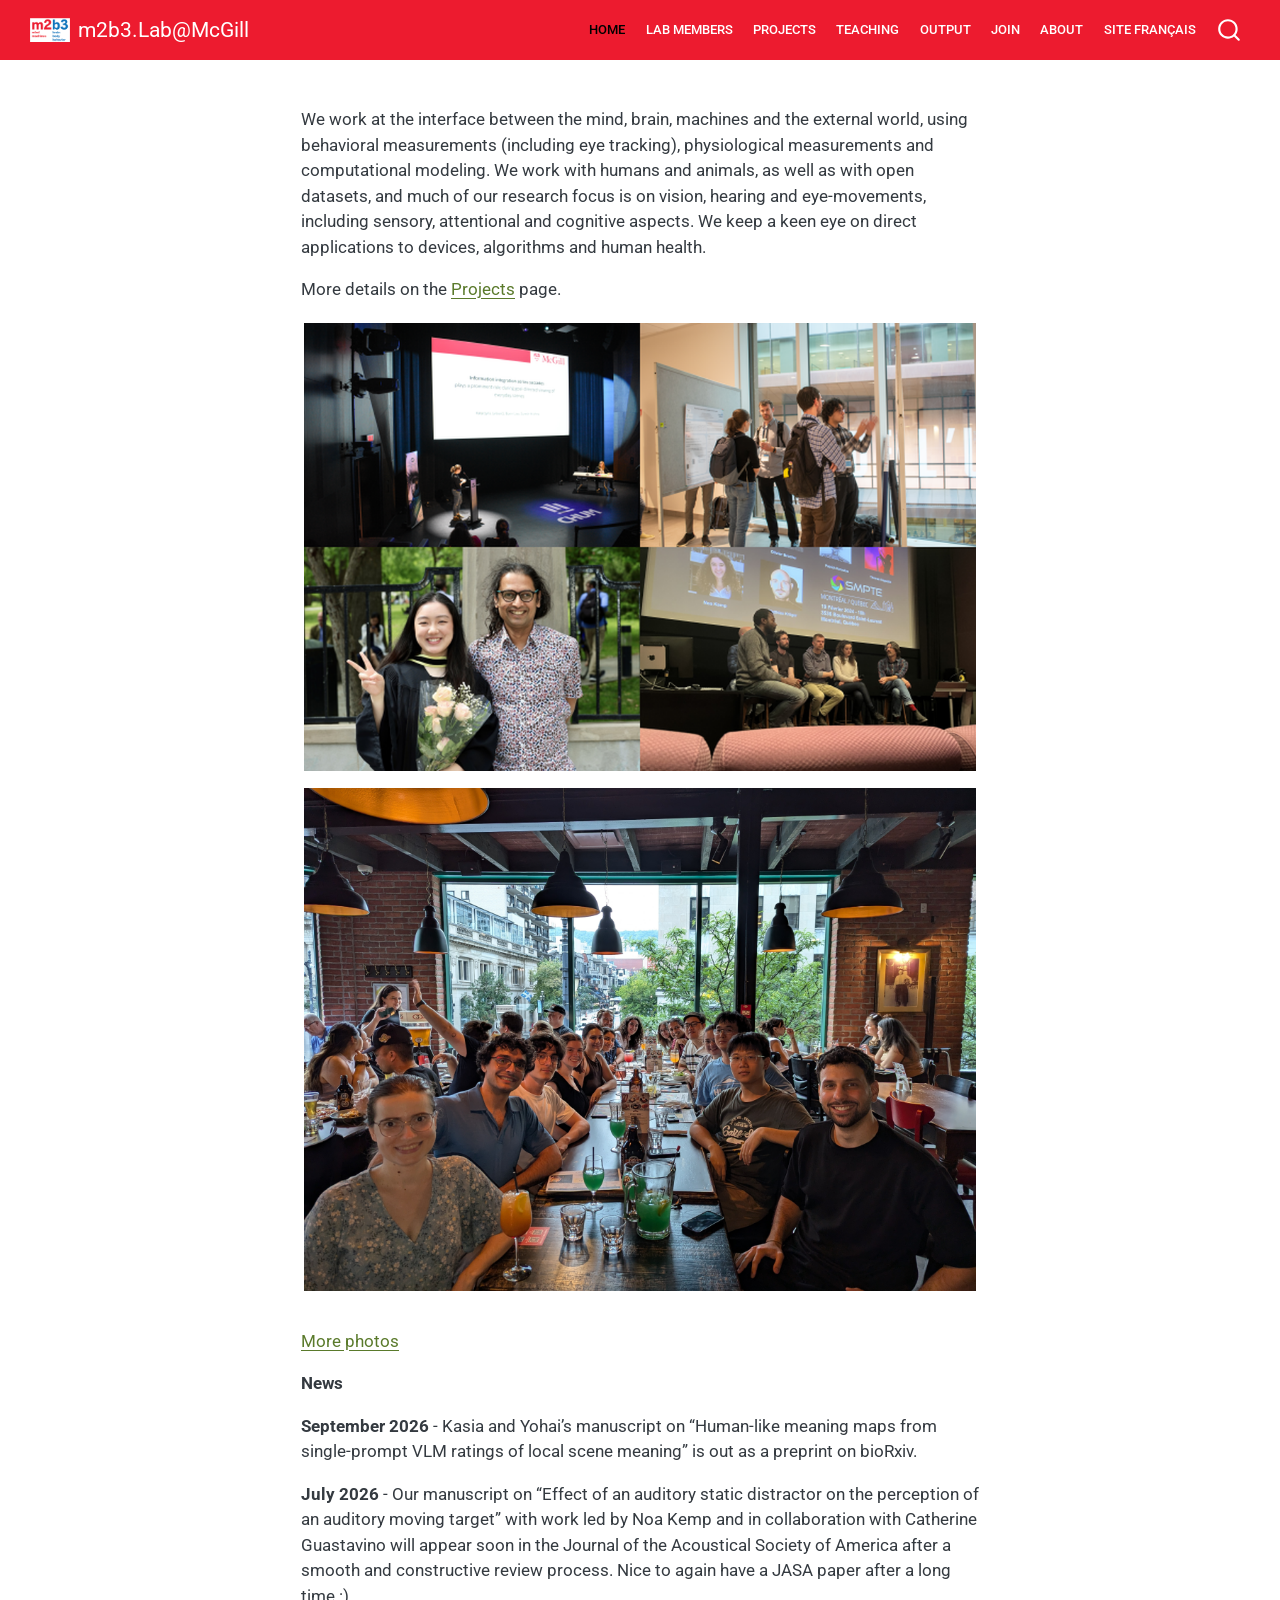
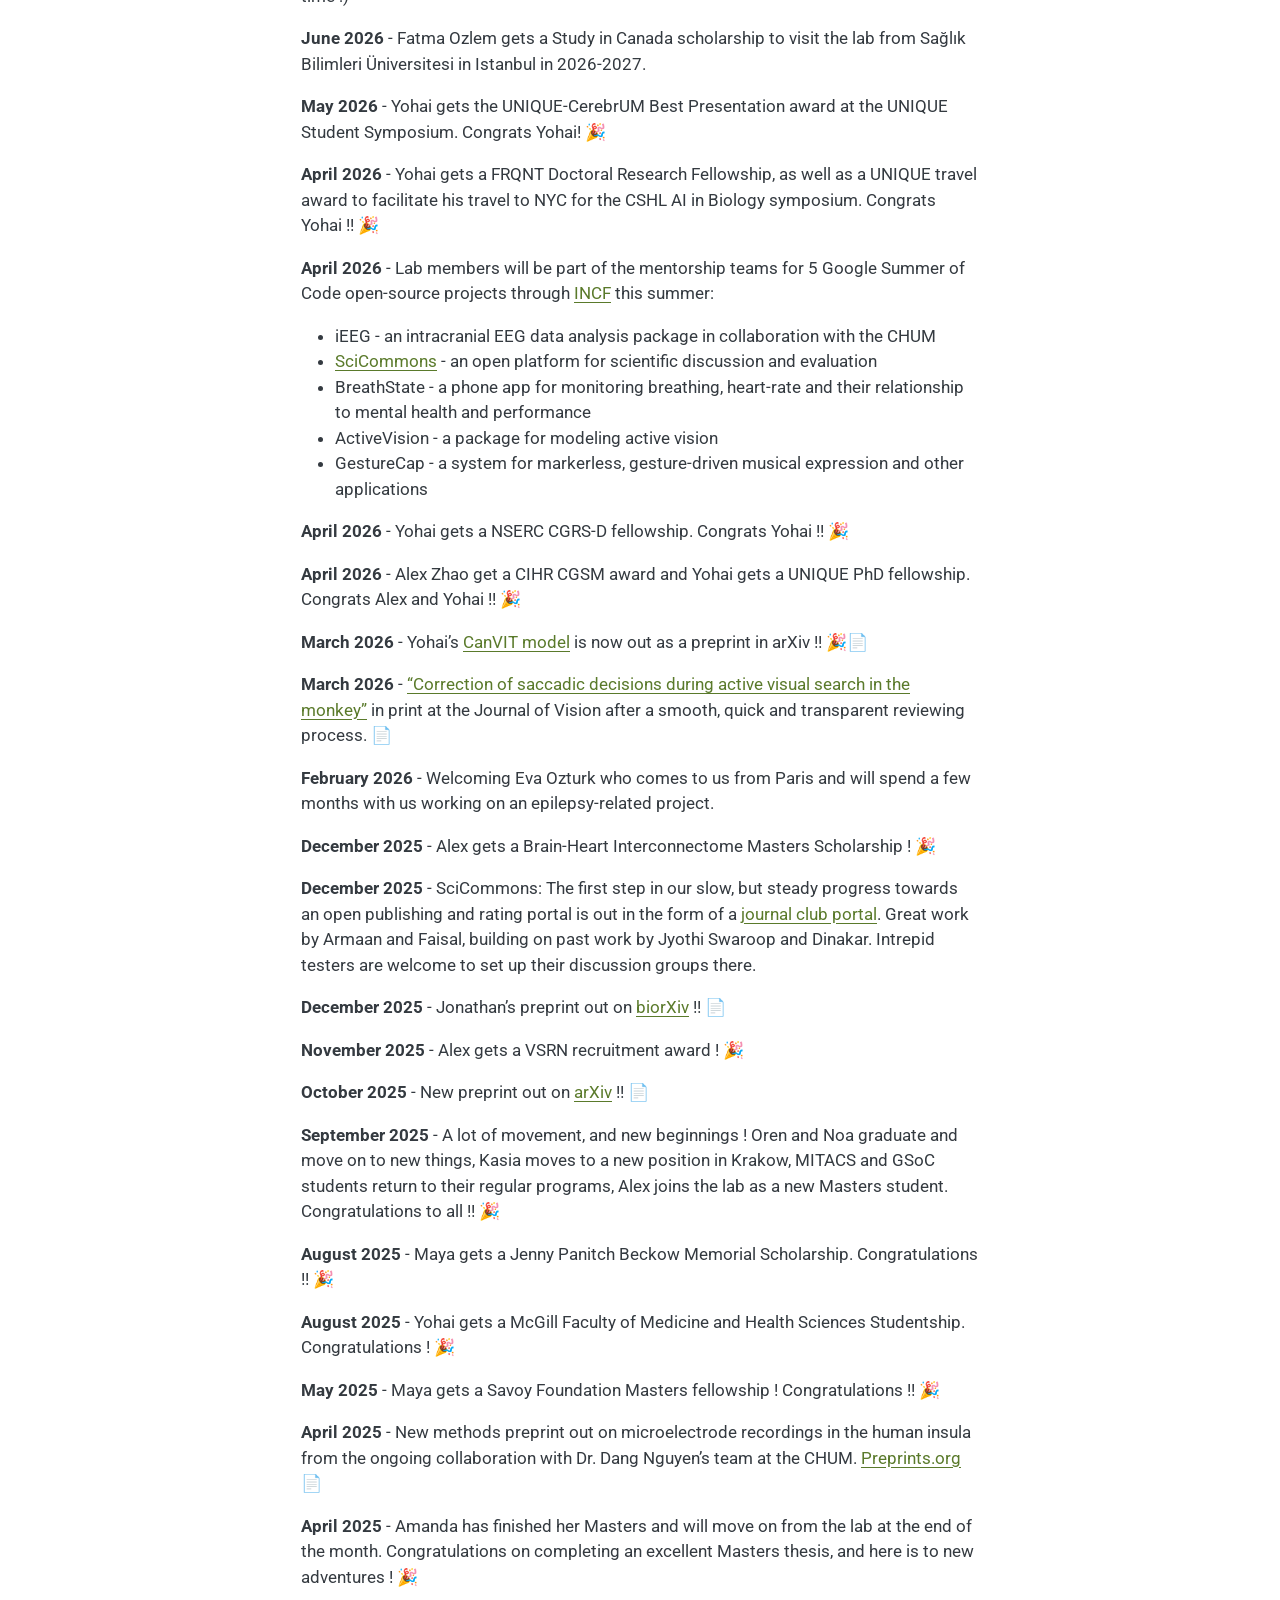
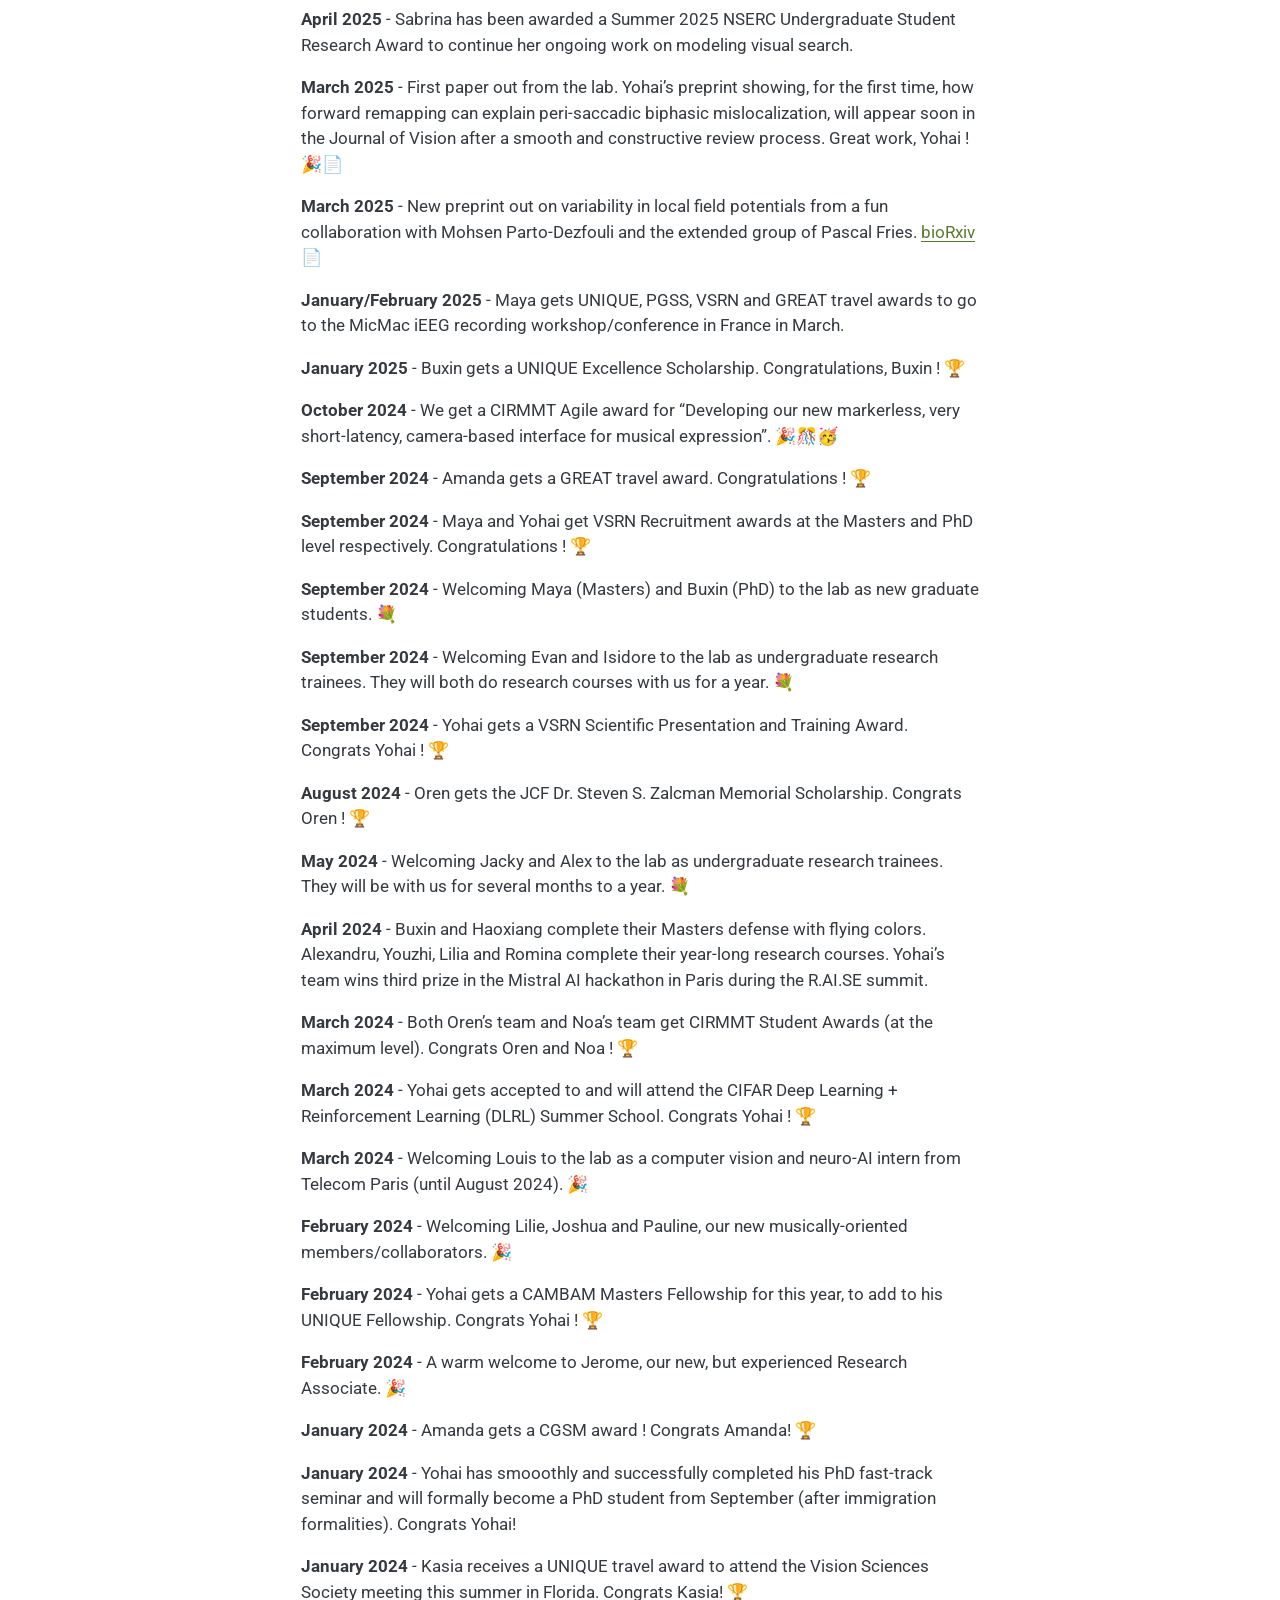
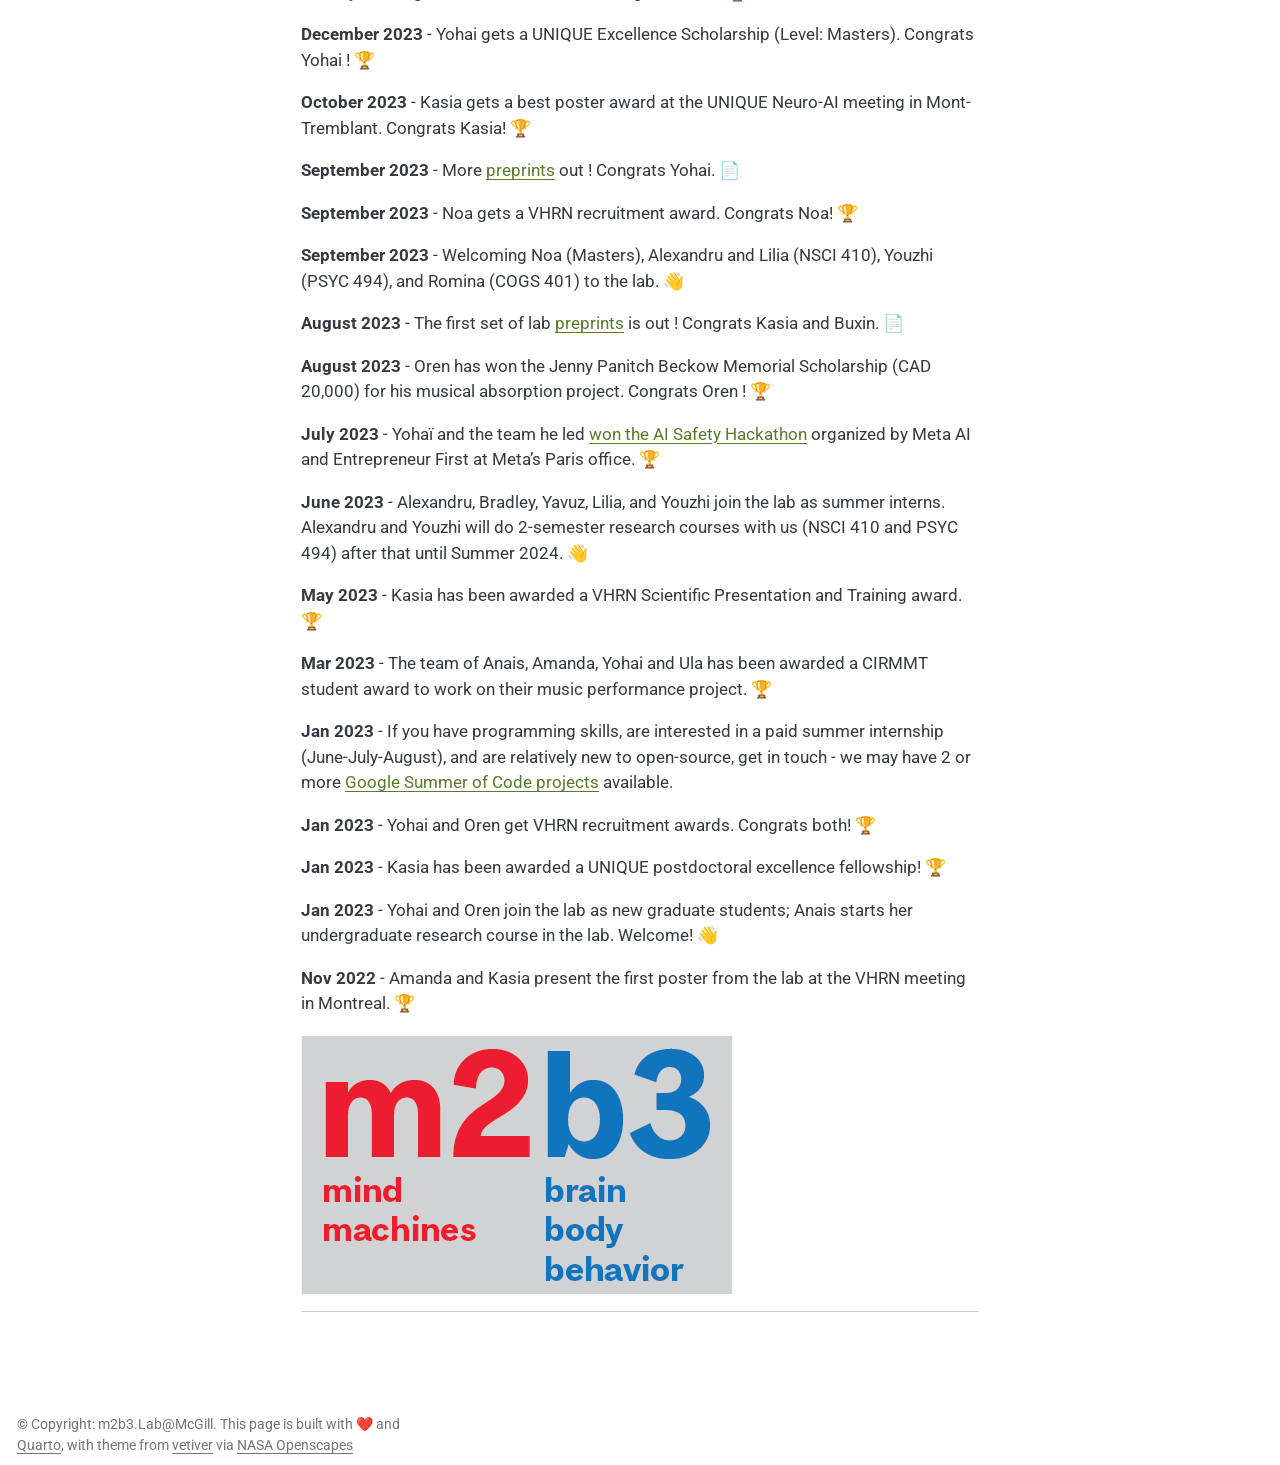
==== docs/index.html @ 207eb5bc "preprint" ====
<!DOCTYPE html>
<html xmlns="http://www.w3.org/1999/xhtml" lang="en" xml:lang="en"><head>

<meta charset="utf-8">
<meta name="generator" content="quarto-1.8.27">

<meta name="viewport" content="width=device-width, initial-scale=1.0, user-scalable=yes">


<title>m2b3.Lab@McGill</title>
<style>
code{white-space: pre-wrap;}
span.smallcaps{font-variant: small-caps;}
div.columns{display: flex; gap: min(4vw, 1.5em);}
div.column{flex: auto; overflow-x: auto;}
div.hanging-indent{margin-left: 1.5em; text-indent: -1.5em;}
ul.task-list{list-style: none;}
ul.task-list li input[type="checkbox"] {
  width: 0.8em;
  margin: 0 0.8em 0.2em -1em; /* quarto-specific, see https://github.com/quarto-dev/quarto-cli/issues/4556 */ 
  vertical-align: middle;
}
</style>


<script src="site_libs/quarto-nav/quarto-nav.js"></script>
<script src="site_libs/quarto-nav/headroom.min.js"></script>
<script src="site_libs/clipboard/clipboard.min.js"></script>
<script src="site_libs/quarto-search/autocomplete.umd.js"></script>
<script src="site_libs/quarto-search/fuse.min.js"></script>
<script src="site_libs/quarto-search/quarto-search.js"></script>
<meta name="quarto:offset" content="./">
<link href="./images/m2b3sq_favicon.png" rel="icon" type="image/png">
<script src="site_libs/quarto-html/quarto.js" type="module"></script>
<script src="site_libs/quarto-html/tabsets/tabsets.js" type="module"></script>
<script src="site_libs/quarto-html/axe/axe-check.js" type="module"></script>
<script src="site_libs/quarto-html/popper.min.js"></script>
<script src="site_libs/quarto-html/tippy.umd.min.js"></script>
<script src="site_libs/quarto-html/anchor.min.js"></script>
<link href="site_libs/quarto-html/tippy.css" rel="stylesheet">
<link href="site_libs/quarto-html/quarto-syntax-highlighting-ed96de9b727972fe78a7b5d16c58bf87.css" rel="stylesheet" id="quarto-text-highlighting-styles">
<script src="site_libs/bootstrap/bootstrap.min.js"></script>
<link href="site_libs/bootstrap/bootstrap-icons.css" rel="stylesheet">
<link href="site_libs/bootstrap/bootstrap-b197fa680512e054cc4f9c16efbc6578.min.css" rel="stylesheet" append-hash="true" id="quarto-bootstrap" data-mode="light">
<script id="quarto-search-options" type="application/json">{
  "location": "navbar",
  "copy-button": false,
  "collapse-after": 3,
  "panel-placement": "end",
  "type": "overlay",
  "limit": 50,
  "keyboard-shortcut": [
    "f",
    "/",
    "s"
  ],
  "show-item-context": false,
  "language": {
    "search-no-results-text": "No results",
    "search-matching-documents-text": "matching documents",
    "search-copy-link-title": "Copy link to search",
    "search-hide-matches-text": "Hide additional matches",
    "search-more-match-text": "more match in this document",
    "search-more-matches-text": "more matches in this document",
    "search-clear-button-title": "Clear",
    "search-text-placeholder": "",
    "search-detached-cancel-button-title": "Cancel",
    "search-submit-button-title": "Submit",
    "search-label": "Search"
  }
}</script>


<link rel="stylesheet" href="styles.css">
</head>

<body class="floating nav-fixed quarto-light">

<div id="quarto-search-results"></div>
  <header id="quarto-header" class="headroom fixed-top">
    <nav class="navbar navbar-expand-lg " data-bs-theme="dark">
      <div class="navbar-container container-fluid">
      <div class="navbar-brand-container mx-auto">
    <a href="./index.html" class="navbar-brand navbar-brand-logo">
    <img src="./images/m2b3_white.png" alt="Lab logo" class="navbar-logo light-content">
    <img src="./images/m2b3_white.png" alt="Lab logo" class="navbar-logo dark-content">
    </a>
    <a class="navbar-brand" href="./index.html">
    <span class="navbar-title">m2b3.Lab@McGill</span>
    </a>
  </div>
            <div id="quarto-search" class="" title="Search"></div>
          <button class="navbar-toggler" type="button" data-bs-toggle="collapse" data-bs-target="#navbarCollapse" aria-controls="navbarCollapse" role="menu" aria-expanded="false" aria-label="Toggle navigation" onclick="if (window.quartoToggleHeadroom) { window.quartoToggleHeadroom(); }">
  <span class="navbar-toggler-icon"></span>
</button>
          <div class="collapse navbar-collapse" id="navbarCollapse">
            <ul class="navbar-nav navbar-nav-scroll ms-auto">
  <li class="nav-item">
    <a class="nav-link active" href="./index.html" aria-current="page"> 
<span class="menu-text">Home</span></a>
  </li>  
  <li class="nav-item">
    <a class="nav-link" href="./members.html"> 
<span class="menu-text">Lab Members</span></a>
  </li>  
  <li class="nav-item">
    <a class="nav-link" href="./projects.html"> 
<span class="menu-text">Projects</span></a>
  </li>  
  <li class="nav-item">
    <a class="nav-link" href="./teaching.html"> 
<span class="menu-text">Teaching</span></a>
  </li>  
  <li class="nav-item">
    <a class="nav-link" href="./output.html"> 
<span class="menu-text">Output</span></a>
  </li>  
  <li class="nav-item">
    <a class="nav-link" href="./join.html"> 
<span class="menu-text">Join</span></a>
  </li>  
  <li class="nav-item">
    <a class="nav-link" href="./locate.html"> 
<span class="menu-text">About</span></a>
  </li>  
  <li class="nav-item">
    <a class="nav-link" href="https://m2b3.github.io/fr/"> 
<span class="menu-text">Site français</span></a>
  </li>  
</ul>
          </div> <!-- /navcollapse -->
            <div class="quarto-navbar-tools">
</div>
      </div> <!-- /container-fluid -->
    </nav>
</header>
<!-- content -->
<div id="quarto-content" class="quarto-container page-columns page-rows-contents page-layout-article page-navbar">
<!-- sidebar -->
  <nav id="quarto-sidebar" class="sidebar collapse collapse-horizontal quarto-sidebar-collapse-item sidebar-navigation floating overflow-auto">
    
</nav>
<div id="quarto-sidebar-glass" class="quarto-sidebar-collapse-item" data-bs-toggle="collapse" data-bs-target=".quarto-sidebar-collapse-item"></div>
<!-- margin-sidebar -->
    <div id="quarto-margin-sidebar" class="sidebar margin-sidebar zindex-bottom">
    </div>
<!-- main -->
<main class="content" id="quarto-document-content"><header id="title-block-header" class="quarto-title-block"></header>




<p>We work at the interface between the mind, brain, machines and the external world, using behavioral measurements (including eye tracking), physiological measurements and computational modeling. We work with humans and animals, as well as with open datasets, and much of our research focus is on vision, hearing and eye-movements, including sensory, attentional and cognitive aspects. We keep a keen eye on direct applications to devices, algorithms and human health.</p>
<p>More details on the <a href="./projects.html">Projects</a> page.</p>
<div class="quarto-layout-panel" data-layout-nrow="2">
<div class="quarto-layout-row">
<div class="quarto-layout-cell" style="flex-basis: 100.0%;justify-content: flex-start;">
<p><a href="./members.html"><img src="images/pres1234b.png" class="img-fluid quarto-figure quarto-figure-left" alt="Lab Photo"></a> <a href="./members.html"><img src="images/3brassAug2024.png" class="img-fluid quarto-figure quarto-figure-left" alt="Lab Photo"></a></p>
</div>
</div>
</div>
<p><a href="https://m2b3.github.io/members.html#us">More photos</a></p>
<p><strong>News</strong></p>
<p><strong>September 2026</strong> - Kasia and Yohai’s manuscript on “Human-like meaning maps from single-prompt VLM ratings of local scene meaning” is out as a preprint on bioRxiv.</p>
<p><strong>July 2026</strong> - Our manuscript on “Effect of an auditory static distractor on the perception of an auditory moving target” with work led by Noa Kemp and in collaboration with Catherine Guastavino will appear soon in the Journal of the Acoustical Society of America after a smooth and constructive review process. Nice to again have a JASA paper after a long time :)</p>
<p><strong>June 2026</strong> - Fatma Ozlem gets a Study in Canada scholarship to visit the lab from Sağlık Bilimleri Üniversitesi in Istanbul in 2026-2027.</p>
<p><strong>May 2026</strong> - Yohai gets the UNIQUE-CerebrUM Best Presentation award at the UNIQUE Student Symposium. Congrats Yohai! 🎉</p>
<p><strong>April 2026</strong> - Yohai gets a FRQNT Doctoral Research Fellowship, as well as a UNIQUE travel award to facilitate his travel to NYC for the CSHL AI in Biology symposium. Congrats Yohai !! 🎉</p>
<p><strong>April 2026</strong> - Lab members will be part of the mentorship teams for 5 Google Summer of Code open-source projects through <a href="https://www.incf.org/">INCF</a> this summer:</p>
<ul>
<li>iEEG - an intracranial EEG data analysis package in collaboration with the CHUM</li>
<li><a href="https://alphatest.scicommons.org">SciCommons</a> - an open platform for scientific discussion and evaluation</li>
<li>BreathState - a phone app for monitoring breathing, heart-rate and their relationship to mental health and performance</li>
<li>ActiveVision - a package for modeling active vision</li>
<li>GestureCap - a system for markerless, gesture-driven musical expression and other applications</li>
</ul>
<p><strong>April 2026</strong> - Yohai gets a NSERC CGRS-D fellowship. Congrats Yohai !! 🎉</p>
<p><strong>April 2026</strong> - Alex Zhao get a CIHR CGSM award and Yohai gets a UNIQUE PhD fellowship. Congrats Alex and Yohai !! 🎉</p>
<p><strong>March 2026</strong> - Yohai’s <a href="https://arxiv.org/abs/2603.22570">CanVIT model</a> is now out as a preprint in arXiv !! 🎉📄</p>
<p><strong>March 2026</strong> - <a href="https://jov.arvojournals.org/article.aspx?articleid=2811630">“Correction of saccadic decisions during active visual search in the monkey”</a> in print at the Journal of Vision after a smooth, quick and transparent reviewing process. 📄</p>
<p><strong>February 2026</strong> - Welcoming Eva Ozturk who comes to us from Paris and will spend a few months with us working on an epilepsy-related project.</p>
<p><strong>December 2025</strong> - Alex gets a Brain-Heart Interconnectome Masters Scholarship ! 🎉</p>
<p><strong>December 2025</strong> - SciCommons: The first step in our slow, but steady progress towards an open publishing and rating portal is out in the form of a <a href="https://alphatest.scicommons.org/">journal club portal</a>. Great work by Armaan and Faisal, building on past work by Jyothi Swaroop and Dinakar. Intrepid testers are welcome to set up their discussion groups there.</p>
<p><strong>December 2025</strong> - Jonathan’s preprint out on <a href="https://www.biorxiv.org/content/10.1101/2025.11.26.690332v1">biorXiv</a> !! 📄</p>
<p><strong>November 2025</strong> - Alex gets a VSRN recruitment award ! 🎉</p>
<p><strong>October 2025</strong> - New preprint out on <a href="https://arxiv.org/abs/2510.25119">arXiv</a> !! 📄</p>
<p><strong>September 2025</strong> - A lot of movement, and new beginnings ! Oren and Noa graduate and move on to new things, Kasia moves to a new position in Krakow, MITACS and GSoC students return to their regular programs, Alex joins the lab as a new Masters student. Congratulations to all !! 🎉</p>
<p><strong>August 2025</strong> - Maya gets a Jenny Panitch Beckow Memorial Scholarship. Congratulations !! 🎉</p>
<p><strong>August 2025</strong> - Yohai gets a McGill Faculty of Medicine and Health Sciences Studentship. Congratulations ! 🎉</p>
<p><strong>May 2025</strong> - Maya gets a Savoy Foundation Masters fellowship ! Congratulations !! 🎉</p>
<p><strong>April 2025</strong> - New methods preprint out on microelectrode recordings in the human insula from the ongoing collaboration with Dr.&nbsp;Dang Nguyen’s team at the CHUM. <a href="https://www.preprints.org/manuscript/202504.1279/v1">Preprints.org</a> 📄</p>
<p><strong>April 2025</strong> - Amanda has finished her Masters and will move on from the lab at the end of the month. Congratulations on completing an excellent Masters thesis, and here is to new adventures ! 🎉</p>
<p><strong>April 2025</strong> - Sabrina has been awarded a Summer 2025 NSERC Undergraduate Student Research Award to continue her ongoing work on modeling visual search.</p>
<p><strong>March 2025</strong> - First paper out from the lab. Yohai’s preprint showing, for the first time, how forward remapping can explain peri-saccadic biphasic mislocalization, will appear soon in the Journal of Vision after a smooth and constructive review process. Great work, Yohai ! 🎉📄</p>
<p><strong>March 2025</strong> - New preprint out on variability in local field potentials from a fun collaboration with Mohsen Parto-Dezfouli and the extended group of Pascal Fries. <a href="https://www.biorxiv.org/content/10.1101/2025.03.27.645661v1">bioRxiv</a> 📄</p>
<p><strong>January/February 2025</strong> - Maya gets UNIQUE, PGSS, VSRN and GREAT travel awards to go to the MicMac iEEG recording workshop/conference in France in March.</p>
<p><strong>January 2025</strong> - Buxin gets a UNIQUE Excellence Scholarship. Congratulations, Buxin ! 🏆</p>
<p><strong>October 2024</strong> - We get a CIRMMT Agile award for “Developing our new markerless, very short-latency, camera-based interface for musical expression”. 🎉🎊🥳</p>
<p><strong>September 2024</strong> - Amanda gets a GREAT travel award. Congratulations ! 🏆</p>
<p><strong>September 2024</strong> - Maya and Yohai get VSRN Recruitment awards at the Masters and PhD level respectively. Congratulations ! 🏆</p>
<p><strong>September 2024</strong> - Welcoming Maya (Masters) and Buxin (PhD) to the lab as new graduate students. 💐</p>
<p><strong>September 2024</strong> - Welcoming Evan and Isidore to the lab as undergraduate research trainees. They will both do research courses with us for a year. 💐</p>
<p><strong>September 2024</strong> - Yohai gets a VSRN Scientific Presentation and Training Award. Congrats Yohai ! 🏆</p>
<p><strong>August 2024</strong> - Oren gets the JCF Dr.&nbsp;Steven S. Zalcman Memorial Scholarship. Congrats Oren ! 🏆</p>
<p><strong>May 2024</strong> - Welcoming Jacky and Alex to the lab as undergraduate research trainees. They will be with us for several months to a year. 💐</p>
<p><strong>April 2024</strong> - Buxin and Haoxiang complete their Masters defense with flying colors. Alexandru, Youzhi, Lilia and Romina complete their year-long research courses. Yohai’s team wins third prize in the Mistral AI hackathon in Paris during the R.AI.SE summit.</p>
<p><strong>March 2024</strong> - Both Oren’s team and Noa’s team get CIRMMT Student Awards (at the maximum level). Congrats Oren and Noa ! 🏆</p>
<p><strong>March 2024</strong> - Yohai gets accepted to and will attend the CIFAR Deep Learning + Reinforcement Learning (DLRL) Summer School. Congrats Yohai ! 🏆</p>
<p><strong>March 2024</strong> - Welcoming Louis to the lab as a computer vision and neuro-AI intern from Telecom Paris (until August 2024). <span class="emoji" data-emoji="tada">🎉</span></p>
<p><strong>February 2024</strong> - Welcoming Lilie, Joshua and Pauline, our new musically-oriented members/collaborators. <span class="emoji" data-emoji="tada">🎉</span></p>
<p><strong>February 2024</strong> - Yohai gets a CAMBAM Masters Fellowship for this year, to add to his UNIQUE Fellowship. Congrats Yohai ! 🏆</p>
<p><strong>February 2024</strong> - A warm welcome to Jerome, our new, but experienced Research Associate. <span class="emoji" data-emoji="tada">🎉</span></p>
<p><strong>January 2024</strong> - Amanda gets a CGSM award ! Congrats Amanda! 🏆</p>
<p><strong>January 2024</strong> - Yohai has smooothly and successfully completed his PhD fast-track seminar and will formally become a PhD student from September (after immigration formalities). Congrats Yohai!</p>
<p><strong>January 2024</strong> - Kasia receives a UNIQUE travel award to attend the Vision Sciences Society meeting this summer in Florida. Congrats Kasia! 🏆</p>
<p><strong>December 2023</strong> - Yohai gets a UNIQUE Excellence Scholarship (Level: Masters). Congrats Yohai ! 🏆</p>
<p><strong>October 2023</strong> - Kasia gets a best poster award at the UNIQUE Neuro-AI meeting in Mont-Tremblant. Congrats Kasia! 🏆</p>
<p><strong>September 2023</strong> - More <a href="./output.html">preprints</a> out ! Congrats Yohai. 📄</p>
<p><strong>September 2023</strong> - Noa gets a VHRN recruitment award. Congrats Noa! 🏆</p>
<p><strong>September 2023</strong> - Welcoming Noa (Masters), Alexandru and Lilia (NSCI 410), Youzhi (PSYC 494), and Romina (COGS 401) to the lab. <span class="emoji" data-emoji="wave">👋</span></p>
<p><strong>August 2023</strong> - The first set of lab <a href="./output.html">preprints</a> is out ! Congrats Kasia and Buxin. 📄</p>
<p><strong>August 2023</strong> - Oren has won the Jenny Panitch Beckow Memorial Scholarship (CAD 20,000) for his musical absorption project. Congrats Oren ! 🏆</p>
<p><strong>July 2023</strong> - Yohaï and the team he led <a href="https://www.linkedin.com/posts/entrepreneur-first_last-night-marked-the-conclusion-of-our-ai-activity-7084967819297087488-b-DN?utm_source=share&amp;utm_medium=member_desktop">won the AI Safety Hackathon</a> organized by Meta AI and Entrepreneur First at Meta’s Paris office. 🏆</p>
<p><strong>June 2023</strong> - Alexandru, Bradley, Yavuz, Lilia, and Youzhi join the lab as summer interns. Alexandru and Youzhi will do 2-semester research courses with us (NSCI 410 and PSYC 494) after that until Summer 2024. <span class="emoji" data-emoji="wave">👋</span></p>
<p><strong>May 2023</strong> - Kasia has been awarded a VHRN Scientific Presentation and Training award. 🏆</p>
<p><strong>Mar 2023</strong> - The team of Anais, Amanda, Yohai and Ula has been awarded a CIRMMT student award to work on their music performance project. 🏆</p>
<p><strong>Jan 2023</strong> - If you have programming skills, are interested in a paid summer internship (June-July-August), and are relatively new to open-source, get in touch - we may have 2 or more <a href="./projects.html" id="google-summer-of-code-2023">Google Summer of Code projects</a> available.</p>
<p><strong>Jan 2023</strong> - Yohai and Oren get VHRN recruitment awards. Congrats both! 🏆</p>
<p><strong>Jan 2023</strong> - Kasia has been awarded a UNIQUE postdoctoral excellence fellowship! 🏆</p>
<p><strong>Jan 2023</strong> - Yohai and Oren join the lab as new graduate students; Anais starts her undergraduate research course in the lab. Welcome! <span class="emoji" data-emoji="wave">👋</span></p>
<p><strong>Nov 2022</strong> - Amanda and Kasia present the first poster from the lab at the VHRN meeting in Montreal. 🏆</p>
<p><img src="images/m2b3_grey.png" class="img-fluid" alt="Lab logo"></p>
<hr>



</main> <!-- /main -->
<script id="quarto-html-after-body" type="application/javascript">
  window.document.addEventListener("DOMContentLoaded", function (event) {
    const icon = "";
    const anchorJS = new window.AnchorJS();
    anchorJS.options = {
      placement: 'right',
      icon: icon
    };
    anchorJS.add('.anchored');
    const isCodeAnnotation = (el) => {
      for (const clz of el.classList) {
        if (clz.startsWith('code-annotation-')) {                     
          return true;
        }
      }
      return false;
    }
    const onCopySuccess = function(e) {
      // button target
      const button = e.trigger;
      // don't keep focus
      button.blur();
      // flash "checked"
      button.classList.add('code-copy-button-checked');
      var currentTitle = button.getAttribute("title");
      button.setAttribute("title", "Copied!");
      let tooltip;
      if (window.bootstrap) {
        button.setAttribute("data-bs-toggle", "tooltip");
        button.setAttribute("data-bs-placement", "left");
        button.setAttribute("data-bs-title", "Copied!");
        tooltip = new bootstrap.Tooltip(button, 
          { trigger: "manual", 
            customClass: "code-copy-button-tooltip",
            offset: [0, -8]});
        tooltip.show();    
      }
      setTimeout(function() {
        if (tooltip) {
          tooltip.hide();
          button.removeAttribute("data-bs-title");
          button.removeAttribute("data-bs-toggle");
          button.removeAttribute("data-bs-placement");
        }
        button.setAttribute("title", currentTitle);
        button.classList.remove('code-copy-button-checked');
      }, 1000);
      // clear code selection
      e.clearSelection();
    }
    const getTextToCopy = function(trigger) {
      const outerScaffold = trigger.parentElement.cloneNode(true);
      const codeEl = outerScaffold.querySelector('code');
      for (const childEl of codeEl.children) {
        if (isCodeAnnotation(childEl)) {
          childEl.remove();
        }
      }
      return codeEl.innerText;
    }
    const clipboard = new window.ClipboardJS('.code-copy-button:not([data-in-quarto-modal])', {
      text: getTextToCopy
    });
    clipboard.on('success', onCopySuccess);
    if (window.document.getElementById('quarto-embedded-source-code-modal')) {
      const clipboardModal = new window.ClipboardJS('.code-copy-button[data-in-quarto-modal]', {
        text: getTextToCopy,
        container: window.document.getElementById('quarto-embedded-source-code-modal')
      });
      clipboardModal.on('success', onCopySuccess);
    }
      var localhostRegex = new RegExp(/^(?:http|https):\/\/localhost\:?[0-9]*\//);
      var mailtoRegex = new RegExp(/^mailto:/);
        var filterRegex = new RegExp("https:\/\/m2b3\.github\.io\/");
      var isInternal = (href) => {
          return filterRegex.test(href) || localhostRegex.test(href) || mailtoRegex.test(href);
      }
      // Inspect non-navigation links and adorn them if external
     var links = window.document.querySelectorAll('a[href]:not(.nav-link):not(.navbar-brand):not(.toc-action):not(.sidebar-link):not(.sidebar-item-toggle):not(.pagination-link):not(.no-external):not([aria-hidden]):not(.dropdown-item):not(.quarto-navigation-tool):not(.about-link)');
      for (var i=0; i<links.length; i++) {
        const link = links[i];
        if (!isInternal(link.href)) {
          // undo the damage that might have been done by quarto-nav.js in the case of
          // links that we want to consider external
          if (link.dataset.originalHref !== undefined) {
            link.href = link.dataset.originalHref;
          }
        }
      }
    function tippyHover(el, contentFn, onTriggerFn, onUntriggerFn) {
      const config = {
        allowHTML: true,
        maxWidth: 500,
        delay: 100,
        arrow: false,
        appendTo: function(el) {
            return el.parentElement;
        },
        interactive: true,
        interactiveBorder: 10,
        theme: 'quarto',
        placement: 'bottom-start',
      };
      if (contentFn) {
        config.content = contentFn;
      }
      if (onTriggerFn) {
        config.onTrigger = onTriggerFn;
      }
      if (onUntriggerFn) {
        config.onUntrigger = onUntriggerFn;
      }
      window.tippy(el, config); 
    }
    const noterefs = window.document.querySelectorAll('a[role="doc-noteref"]');
    for (var i=0; i<noterefs.length; i++) {
      const ref = noterefs[i];
      tippyHover(ref, function() {
        // use id or data attribute instead here
        let href = ref.getAttribute('data-footnote-href') || ref.getAttribute('href');
        try { href = new URL(href).hash; } catch {}
        const id = href.replace(/^#\/?/, "");
        const note = window.document.getElementById(id);
        if (note) {
          return note.innerHTML;
        } else {
          return "";
        }
      });
    }
    const xrefs = window.document.querySelectorAll('a.quarto-xref');
    const processXRef = (id, note) => {
      // Strip column container classes
      const stripColumnClz = (el) => {
        el.classList.remove("page-full", "page-columns");
        if (el.children) {
          for (const child of el.children) {
            stripColumnClz(child);
          }
        }
      }
      stripColumnClz(note)
      if (id === null || id.startsWith('sec-')) {
        // Special case sections, only their first couple elements
        const container = document.createElement("div");
        if (note.children && note.children.length > 2) {
          container.appendChild(note.children[0].cloneNode(true));
          for (let i = 1; i < note.children.length; i++) {
            const child = note.children[i];
            if (child.tagName === "P" && child.innerText === "") {
              continue;
            } else {
              container.appendChild(child.cloneNode(true));
              break;
            }
          }
          if (window.Quarto?.typesetMath) {
            window.Quarto.typesetMath(container);
          }
          return container.innerHTML
        } else {
          if (window.Quarto?.typesetMath) {
            window.Quarto.typesetMath(note);
          }
          return note.innerHTML;
        }
      } else {
        // Remove any anchor links if they are present
        const anchorLink = note.querySelector('a.anchorjs-link');
        if (anchorLink) {
          anchorLink.remove();
        }
        if (window.Quarto?.typesetMath) {
          window.Quarto.typesetMath(note);
        }
        if (note.classList.contains("callout")) {
          return note.outerHTML;
        } else {
          return note.innerHTML;
        }
      }
    }
    for (var i=0; i<xrefs.length; i++) {
      const xref = xrefs[i];
      tippyHover(xref, undefined, function(instance) {
        instance.disable();
        let url = xref.getAttribute('href');
        let hash = undefined; 
        if (url.startsWith('#')) {
          hash = url;
        } else {
          try { hash = new URL(url).hash; } catch {}
        }
        if (hash) {
          const id = hash.replace(/^#\/?/, "");
          const note = window.document.getElementById(id);
          if (note !== null) {
            try {
              const html = processXRef(id, note.cloneNode(true));
              instance.setContent(html);
            } finally {
              instance.enable();
              instance.show();
            }
          } else {
            // See if we can fetch this
            fetch(url.split('#')[0])
            .then(res => res.text())
            .then(html => {
              const parser = new DOMParser();
              const htmlDoc = parser.parseFromString(html, "text/html");
              const note = htmlDoc.getElementById(id);
              if (note !== null) {
                const html = processXRef(id, note);
                instance.setContent(html);
              } 
            }).finally(() => {
              instance.enable();
              instance.show();
            });
          }
        } else {
          // See if we can fetch a full url (with no hash to target)
          // This is a special case and we should probably do some content thinning / targeting
          fetch(url)
          .then(res => res.text())
          .then(html => {
            const parser = new DOMParser();
            const htmlDoc = parser.parseFromString(html, "text/html");
            const note = htmlDoc.querySelector('main.content');
            if (note !== null) {
              // This should only happen for chapter cross references
              // (since there is no id in the URL)
              // remove the first header
              if (note.children.length > 0 && note.children[0].tagName === "HEADER") {
                note.children[0].remove();
              }
              const html = processXRef(null, note);
              instance.setContent(html);
            } 
          }).finally(() => {
            instance.enable();
            instance.show();
          });
        }
      }, function(instance) {
      });
    }
        let selectedAnnoteEl;
        const selectorForAnnotation = ( cell, annotation) => {
          let cellAttr = 'data-code-cell="' + cell + '"';
          let lineAttr = 'data-code-annotation="' +  annotation + '"';
          const selector = 'span[' + cellAttr + '][' + lineAttr + ']';
          return selector;
        }
        const selectCodeLines = (annoteEl) => {
          const doc = window.document;
          const targetCell = annoteEl.getAttribute("data-target-cell");
          const targetAnnotation = annoteEl.getAttribute("data-target-annotation");
          const annoteSpan = window.document.querySelector(selectorForAnnotation(targetCell, targetAnnotation));
          const lines = annoteSpan.getAttribute("data-code-lines").split(",");
          const lineIds = lines.map((line) => {
            return targetCell + "-" + line;
          })
          let top = null;
          let height = null;
          let parent = null;
          if (lineIds.length > 0) {
              //compute the position of the single el (top and bottom and make a div)
              const el = window.document.getElementById(lineIds[0]);
              top = el.offsetTop;
              height = el.offsetHeight;
              parent = el.parentElement.parentElement;
            if (lineIds.length > 1) {
              const lastEl = window.document.getElementById(lineIds[lineIds.length - 1]);
              const bottom = lastEl.offsetTop + lastEl.offsetHeight;
              height = bottom - top;
            }
            if (top !== null && height !== null && parent !== null) {
              // cook up a div (if necessary) and position it 
              let div = window.document.getElementById("code-annotation-line-highlight");
              if (div === null) {
                div = window.document.createElement("div");
                div.setAttribute("id", "code-annotation-line-highlight");
                div.style.position = 'absolute';
                parent.appendChild(div);
              }
              div.style.top = top - 2 + "px";
              div.style.height = height + 4 + "px";
              div.style.left = 0;
              let gutterDiv = window.document.getElementById("code-annotation-line-highlight-gutter");
              if (gutterDiv === null) {
                gutterDiv = window.document.createElement("div");
                gutterDiv.setAttribute("id", "code-annotation-line-highlight-gutter");
                gutterDiv.style.position = 'absolute';
                const codeCell = window.document.getElementById(targetCell);
                const gutter = codeCell.querySelector('.code-annotation-gutter');
                gutter.appendChild(gutterDiv);
              }
              gutterDiv.style.top = top - 2 + "px";
              gutterDiv.style.height = height + 4 + "px";
            }
            selectedAnnoteEl = annoteEl;
          }
        };
        const unselectCodeLines = () => {
          const elementsIds = ["code-annotation-line-highlight", "code-annotation-line-highlight-gutter"];
          elementsIds.forEach((elId) => {
            const div = window.document.getElementById(elId);
            if (div) {
              div.remove();
            }
          });
          selectedAnnoteEl = undefined;
        };
          // Handle positioning of the toggle
      window.addEventListener(
        "resize",
        throttle(() => {
          elRect = undefined;
          if (selectedAnnoteEl) {
            selectCodeLines(selectedAnnoteEl);
          }
        }, 10)
      );
      function throttle(fn, ms) {
      let throttle = false;
      let timer;
        return (...args) => {
          if(!throttle) { // first call gets through
              fn.apply(this, args);
              throttle = true;
          } else { // all the others get throttled
              if(timer) clearTimeout(timer); // cancel #2
              timer = setTimeout(() => {
                fn.apply(this, args);
                timer = throttle = false;
              }, ms);
          }
        };
      }
        // Attach click handler to the DT
        const annoteDls = window.document.querySelectorAll('dt[data-target-cell]');
        for (const annoteDlNode of annoteDls) {
          annoteDlNode.addEventListener('click', (event) => {
            const clickedEl = event.target;
            if (clickedEl !== selectedAnnoteEl) {
              unselectCodeLines();
              const activeEl = window.document.querySelector('dt[data-target-cell].code-annotation-active');
              if (activeEl) {
                activeEl.classList.remove('code-annotation-active');
              }
              selectCodeLines(clickedEl);
              clickedEl.classList.add('code-annotation-active');
            } else {
              // Unselect the line
              unselectCodeLines();
              clickedEl.classList.remove('code-annotation-active');
            }
          });
        }
    const findCites = (el) => {
      const parentEl = el.parentElement;
      if (parentEl) {
        const cites = parentEl.dataset.cites;
        if (cites) {
          return {
            el,
            cites: cites.split(' ')
          };
        } else {
          return findCites(el.parentElement)
        }
      } else {
        return undefined;
      }
    };
    var bibliorefs = window.document.querySelectorAll('a[role="doc-biblioref"]');
    for (var i=0; i<bibliorefs.length; i++) {
      const ref = bibliorefs[i];
      const citeInfo = findCites(ref);
      if (citeInfo) {
        tippyHover(citeInfo.el, function() {
          var popup = window.document.createElement('div');
          citeInfo.cites.forEach(function(cite) {
            var citeDiv = window.document.createElement('div');
            citeDiv.classList.add('hanging-indent');
            citeDiv.classList.add('csl-entry');
            var biblioDiv = window.document.getElementById('ref-' + cite);
            if (biblioDiv) {
              citeDiv.innerHTML = biblioDiv.innerHTML;
            }
            popup.appendChild(citeDiv);
          });
          return popup.innerHTML;
        });
      }
    }
  });
  </script>
</div> <!-- /content -->
<footer class="footer">
  <div class="nav-footer">
    <div class="nav-footer-left">
<p>© Copyright: m2b3.Lab@McGill. This page is built with ❤️ and <a href="https://quarto.org/">Quarto</a>, with theme from <a href="https://github.com/rstudio/vetiver.rstudio.com">vetiver</a> via <a href="https://nasa-openscapes.github.io/">NASA Openscapes</a></p>
</div>   
    <div class="nav-footer-center">
      &nbsp;
    </div>
    <div class="nav-footer-right">
      &nbsp;
    </div>
  </div>
</footer>




</body></html>
---- docs/site_libs/quarto-html/tippy.css ----
.tippy-box[data-animation=fade][data-state=hidden]{opacity:0}[data-tippy-root]{max-width:calc(100vw - 10px)}.tippy-box{position:relative;background-color:#333;color:#fff;border-radius:4px;font-size:14px;line-height:1.4;white-space:normal;outline:0;transition-property:transform,visibility,opacity}.tippy-box[data-placement^=top]>.tippy-arrow{bottom:0}.tippy-box[data-placement^=top]>.tippy-arrow:before{bottom:-7px;left:0;border-width:8px 8px 0;border-top-color:initial;transform-origin:center top}.tippy-box[data-placement^=bottom]>.tippy-arrow{top:0}.tippy-box[data-placement^=bottom]>.tippy-arrow:before{top:-7px;left:0;border-width:0 8px 8px;border-bottom-color:initial;transform-origin:center bottom}.tippy-box[data-placement^=left]>.tippy-arrow{right:0}.tippy-box[data-placement^=left]>.tippy-arrow:before{border-width:8px 0 8px 8px;border-left-color:initial;right:-7px;transform-origin:center left}.tippy-box[data-placement^=right]>.tippy-arrow{left:0}.tippy-box[data-placement^=right]>.tippy-arrow:before{left:-7px;border-width:8px 8px 8px 0;border-right-color:initial;transform-origin:center right}.tippy-box[data-inertia][data-state=visible]{transition-timing-function:cubic-bezier(.54,1.5,.38,1.11)}.tippy-arrow{width:16px;height:16px;color:#333}.tippy-arrow:before{content:"";position:absolute;border-color:transparent;border-style:solid}.tippy-content{position:relative;padding:5px 9px;z-index:1}
---- docs/site_libs/quarto-html/quarto-syntax-highlighting-ed96de9b727972fe78a7b5d16c58bf87.css ----
/* quarto syntax highlight colors */
:root {
  --quarto-hl-ot-color: #003B4F;
  --quarto-hl-at-color: #657422;
  --quarto-hl-ss-color: #20794D;
  --quarto-hl-an-color: #5E5E5E;
  --quarto-hl-fu-color: #4758AB;
  --quarto-hl-st-color: #20794D;
  --quarto-hl-cf-color: #003B4F;
  --quarto-hl-op-color: #5E5E5E;
  --quarto-hl-er-color: #AD0000;
  --quarto-hl-bn-color: #AD0000;
  --quarto-hl-al-color: #AD0000;
  --quarto-hl-va-color: #111111;
  --quarto-hl-bu-color: inherit;
  --quarto-hl-ex-color: inherit;
  --quarto-hl-pp-color: #AD0000;
  --quarto-hl-in-color: #5E5E5E;
  --quarto-hl-vs-color: #20794D;
  --quarto-hl-wa-color: #5E5E5E;
  --quarto-hl-do-color: #5E5E5E;
  --quarto-hl-im-color: #00769E;
  --quarto-hl-ch-color: #20794D;
  --quarto-hl-dt-color: #AD0000;
  --quarto-hl-fl-color: #AD0000;
  --quarto-hl-co-color: #5E5E5E;
  --quarto-hl-cv-color: #5E5E5E;
  --quarto-hl-cn-color: #8f5902;
  --quarto-hl-sc-color: #5E5E5E;
  --quarto-hl-dv-color: #AD0000;
  --quarto-hl-kw-color: #003B4F;
}

/* other quarto variables */
:root {
  --quarto-font-monospace: SFMono-Regular, Menlo, Monaco, Consolas, "Liberation Mono", "Courier New", monospace;
}

/* syntax highlight based on Pandoc's rules */
pre > code.sourceCode > span {
  color: #003B4F;
}

code.sourceCode > span {
  color: #003B4F;
}

div.sourceCode,
div.sourceCode pre.sourceCode {
  color: #003B4F;
}

/* Normal */
code span {
  color: #003B4F;
}

/* Alert */
code span.al {
  color: #AD0000;
  font-style: inherit;
}

/* Annotation */
code span.an {
  color: #5E5E5E;
  font-style: inherit;
}

/* Attribute */
code span.at {
  color: #657422;
  font-style: inherit;
}

/* BaseN */
code span.bn {
  color: #AD0000;
  font-style: inherit;
}

/* BuiltIn */
code span.bu {
  font-style: inherit;
}

/* ControlFlow */
code span.cf {
  color: #003B4F;
  font-weight: bold;
  font-style: inherit;
}

/* Char */
code span.ch {
  color: #20794D;
  font-style: inherit;
}

/* Constant */
code span.cn {
  color: #8f5902;
  font-style: inherit;
}

/* Comment */
code span.co {
  color: #5E5E5E;
  font-style: inherit;
}

/* CommentVar */
code span.cv {
  color: #5E5E5E;
  font-style: italic;
}

/* Documentation */
code span.do {
  color: #5E5E5E;
  font-style: italic;
}

/* DataType */
code span.dt {
  color: #AD0000;
  font-style: inherit;
}

/* DecVal */
code span.dv {
  color: #AD0000;
  font-style: inherit;
}

/* Error */
code span.er {
  color: #AD0000;
  font-style: inherit;
}

/* Extension */
code span.ex {
  font-style: inherit;
}

/* Float */
code span.fl {
  color: #AD0000;
  font-style: inherit;
}

/* Function */
code span.fu {
  color: #4758AB;
  font-style: inherit;
}

/* Import */
code span.im {
  color: #00769E;
  font-style: inherit;
}

/* Information */
code span.in {
  color: #5E5E5E;
  font-style: inherit;
}

/* Keyword */
code span.kw {
  color: #003B4F;
  font-weight: bold;
  font-style: inherit;
}

/* Operator */
code span.op {
  color: #5E5E5E;
  font-style: inherit;
}

/* Other */
code span.ot {
  color: #003B4F;
  font-style: inherit;
}

/* Preprocessor */
code span.pp {
  color: #AD0000;
  font-style: inherit;
}

/* SpecialChar */
code span.sc {
  color: #5E5E5E;
  font-style: inherit;
}

/* SpecialString */
code span.ss {
  color: #20794D;
  font-style: inherit;
}

/* String */
code span.st {
  color: #20794D;
  font-style: inherit;
}

/* Variable */
code span.va {
  color: #111111;
  font-style: inherit;
}

/* VerbatimString */
code span.vs {
  color: #20794D;
  font-style: inherit;
}

/* Warning */
code span.wa {
  color: #5E5E5E;
  font-style: italic;
}

.prevent-inlining {
  content: "</";
}

/*# sourceMappingURL=0920dd6d7437995b8cdf7429764427b1.css.map */
---- docs/styles.css ----
/* css styles */
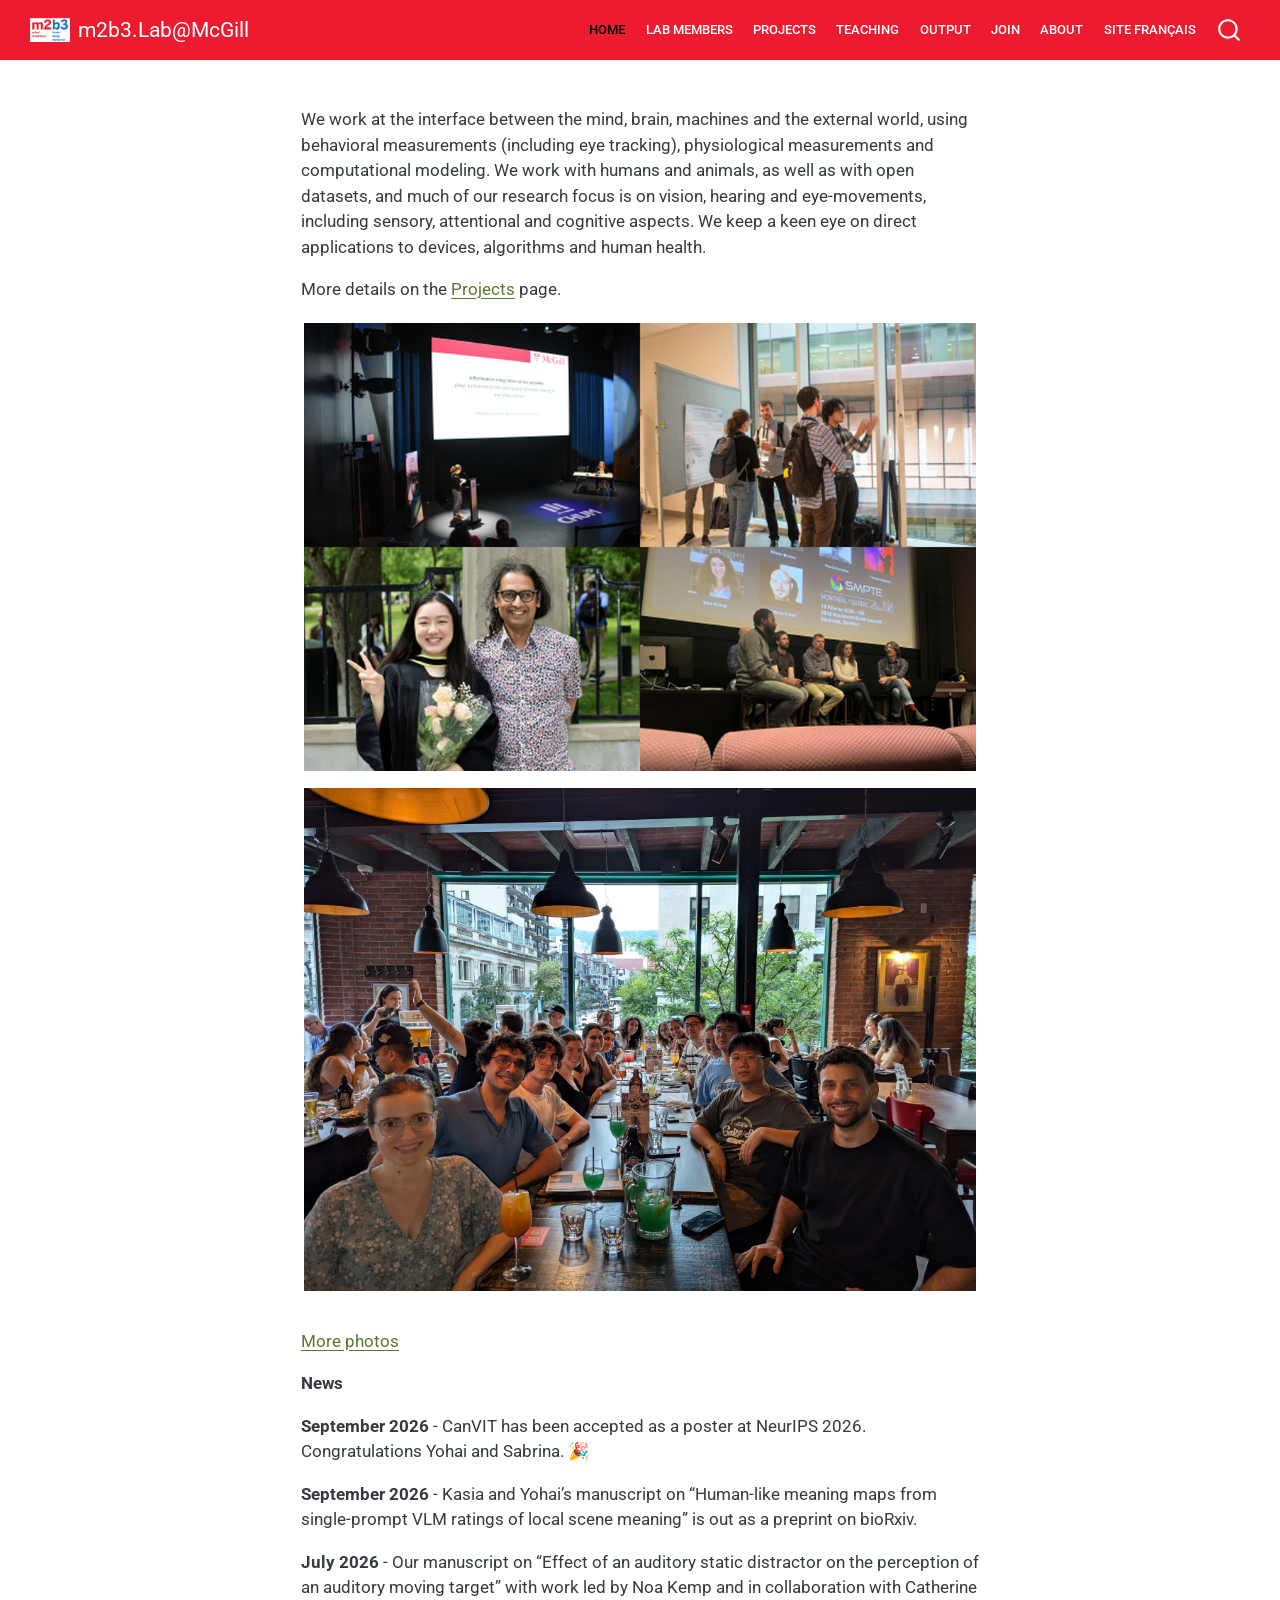
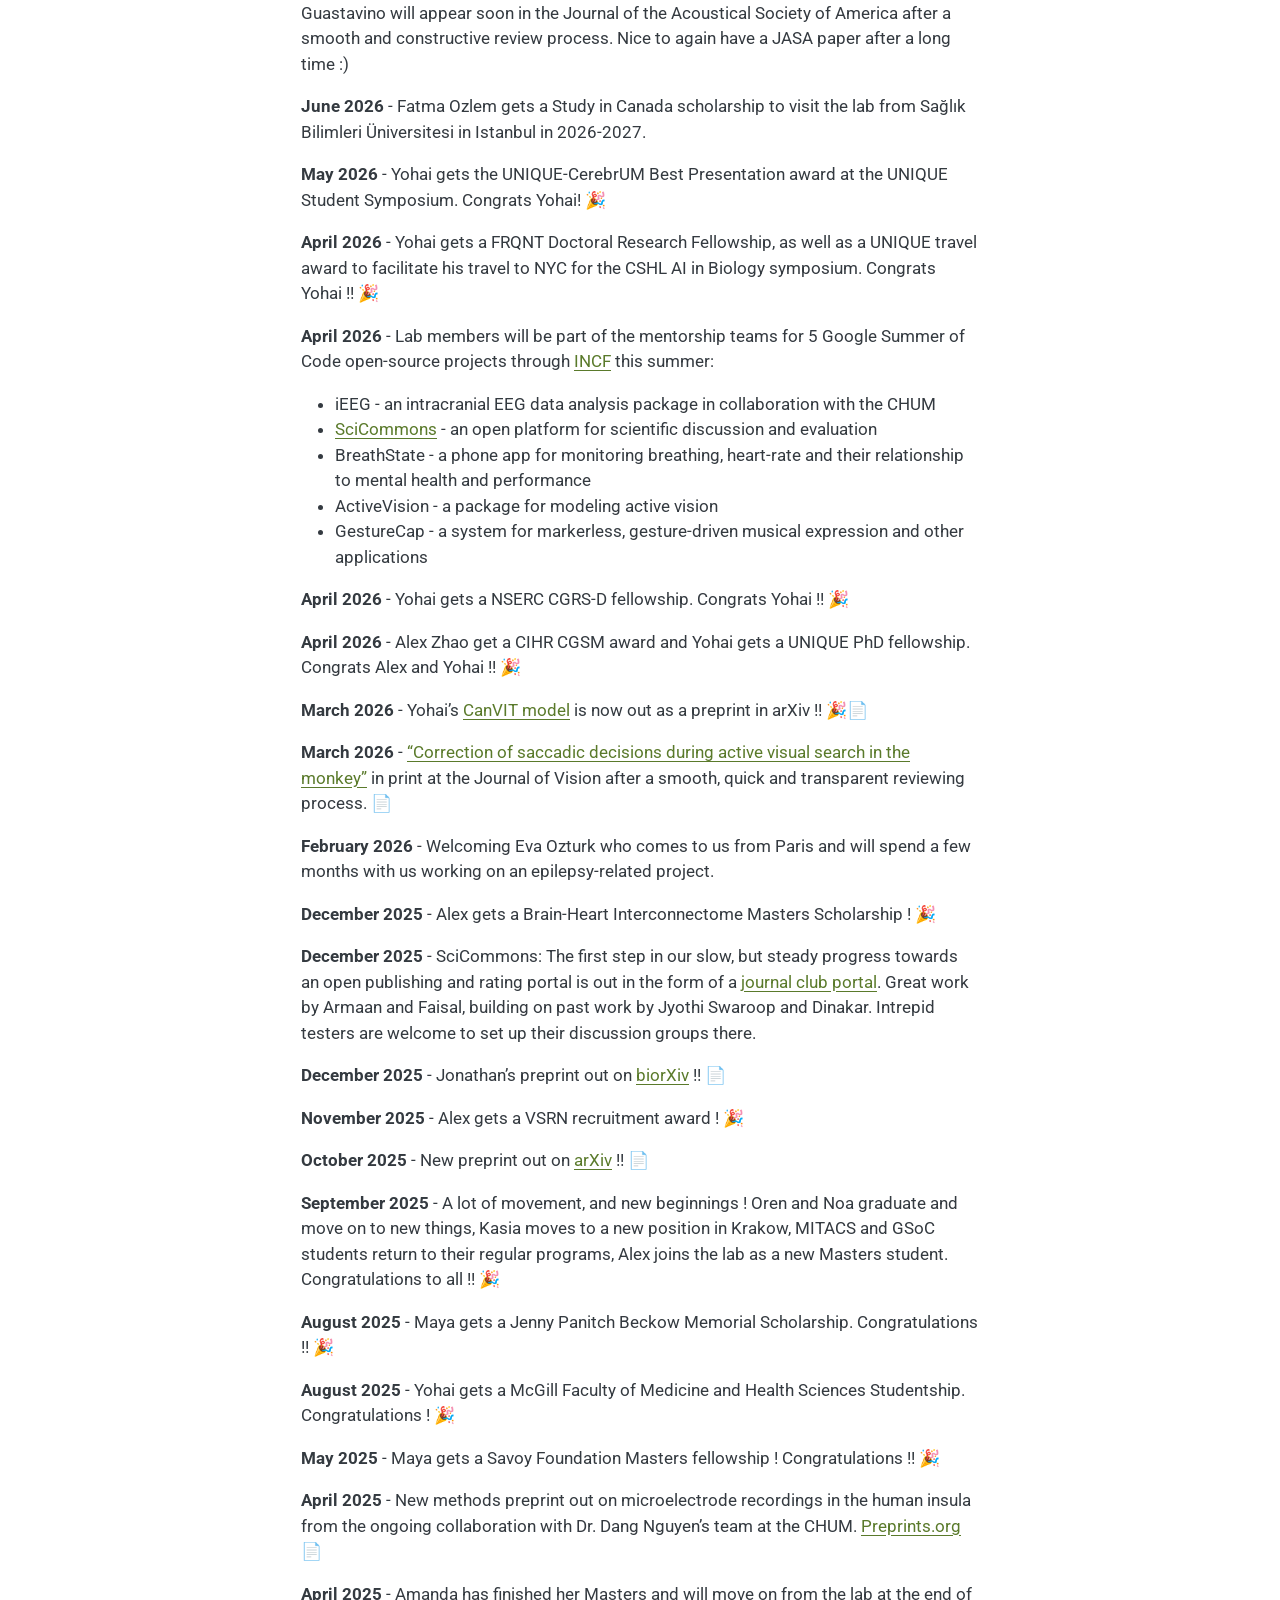
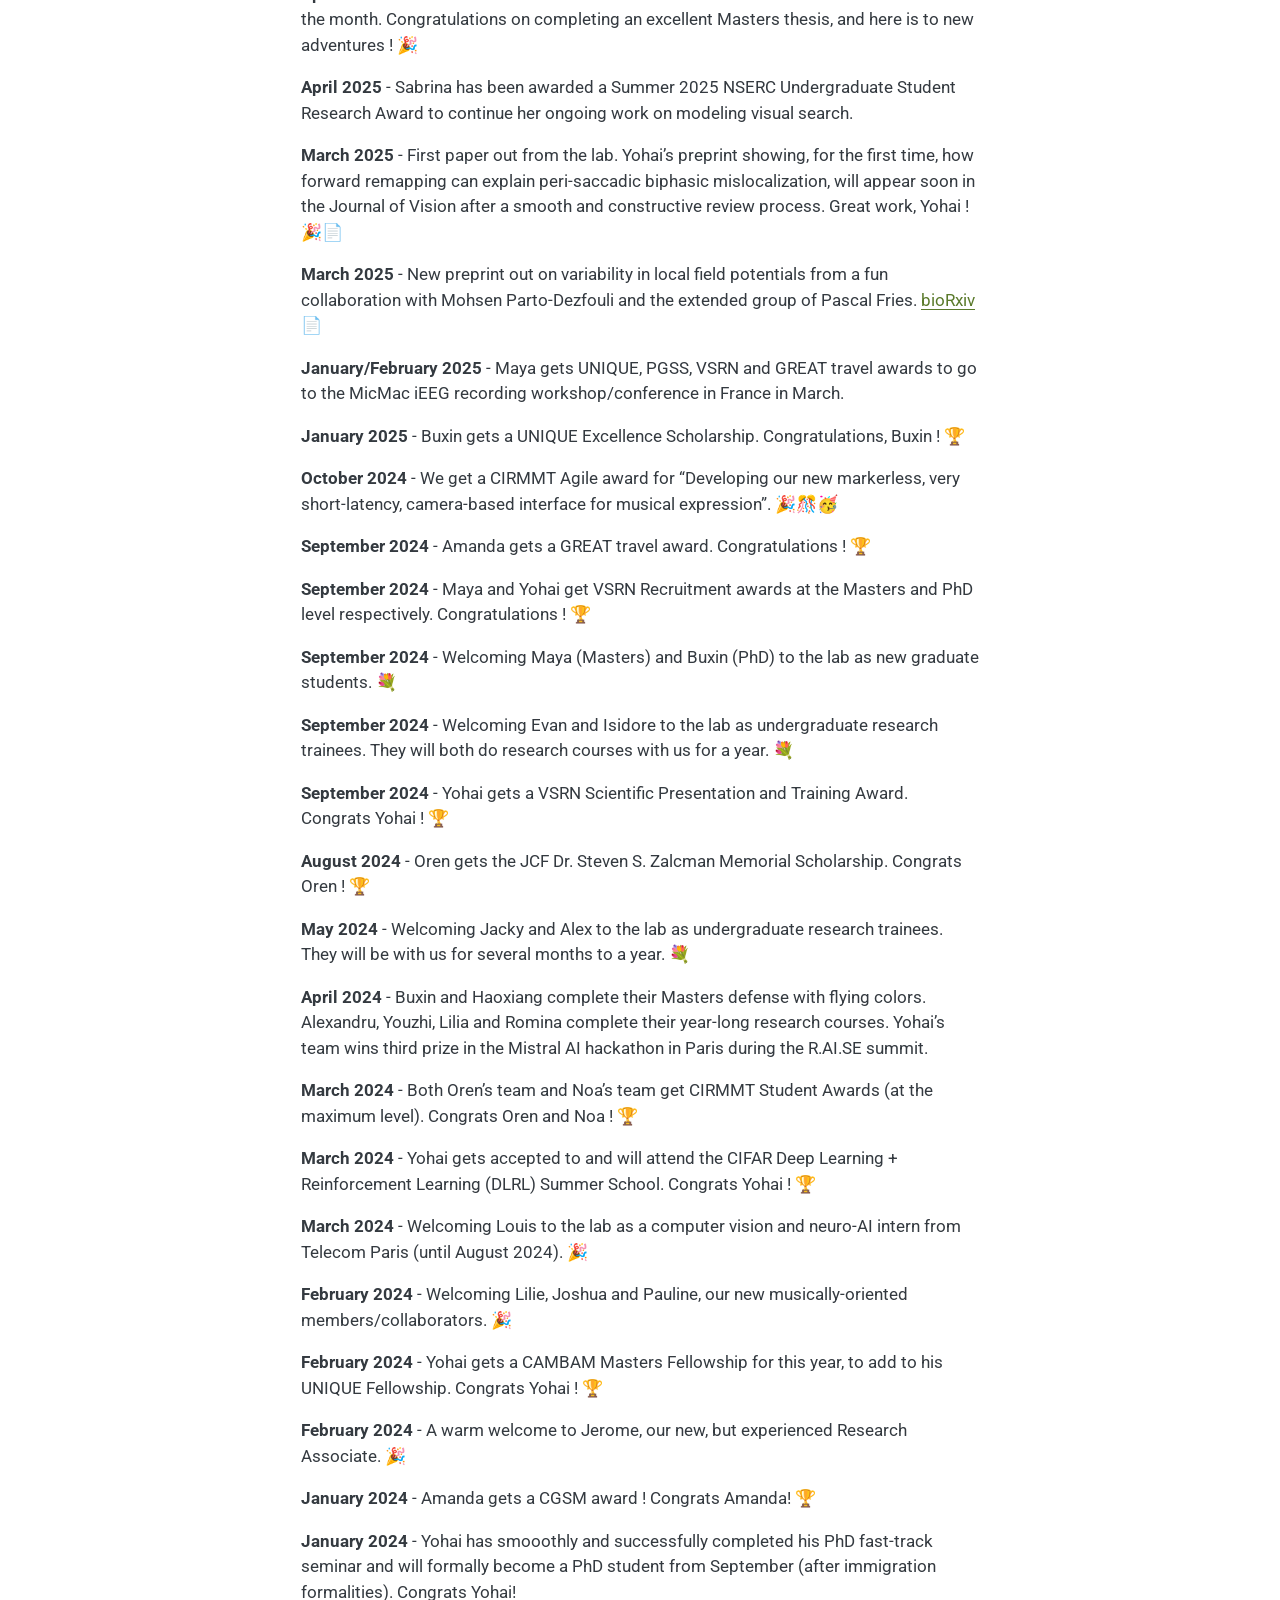
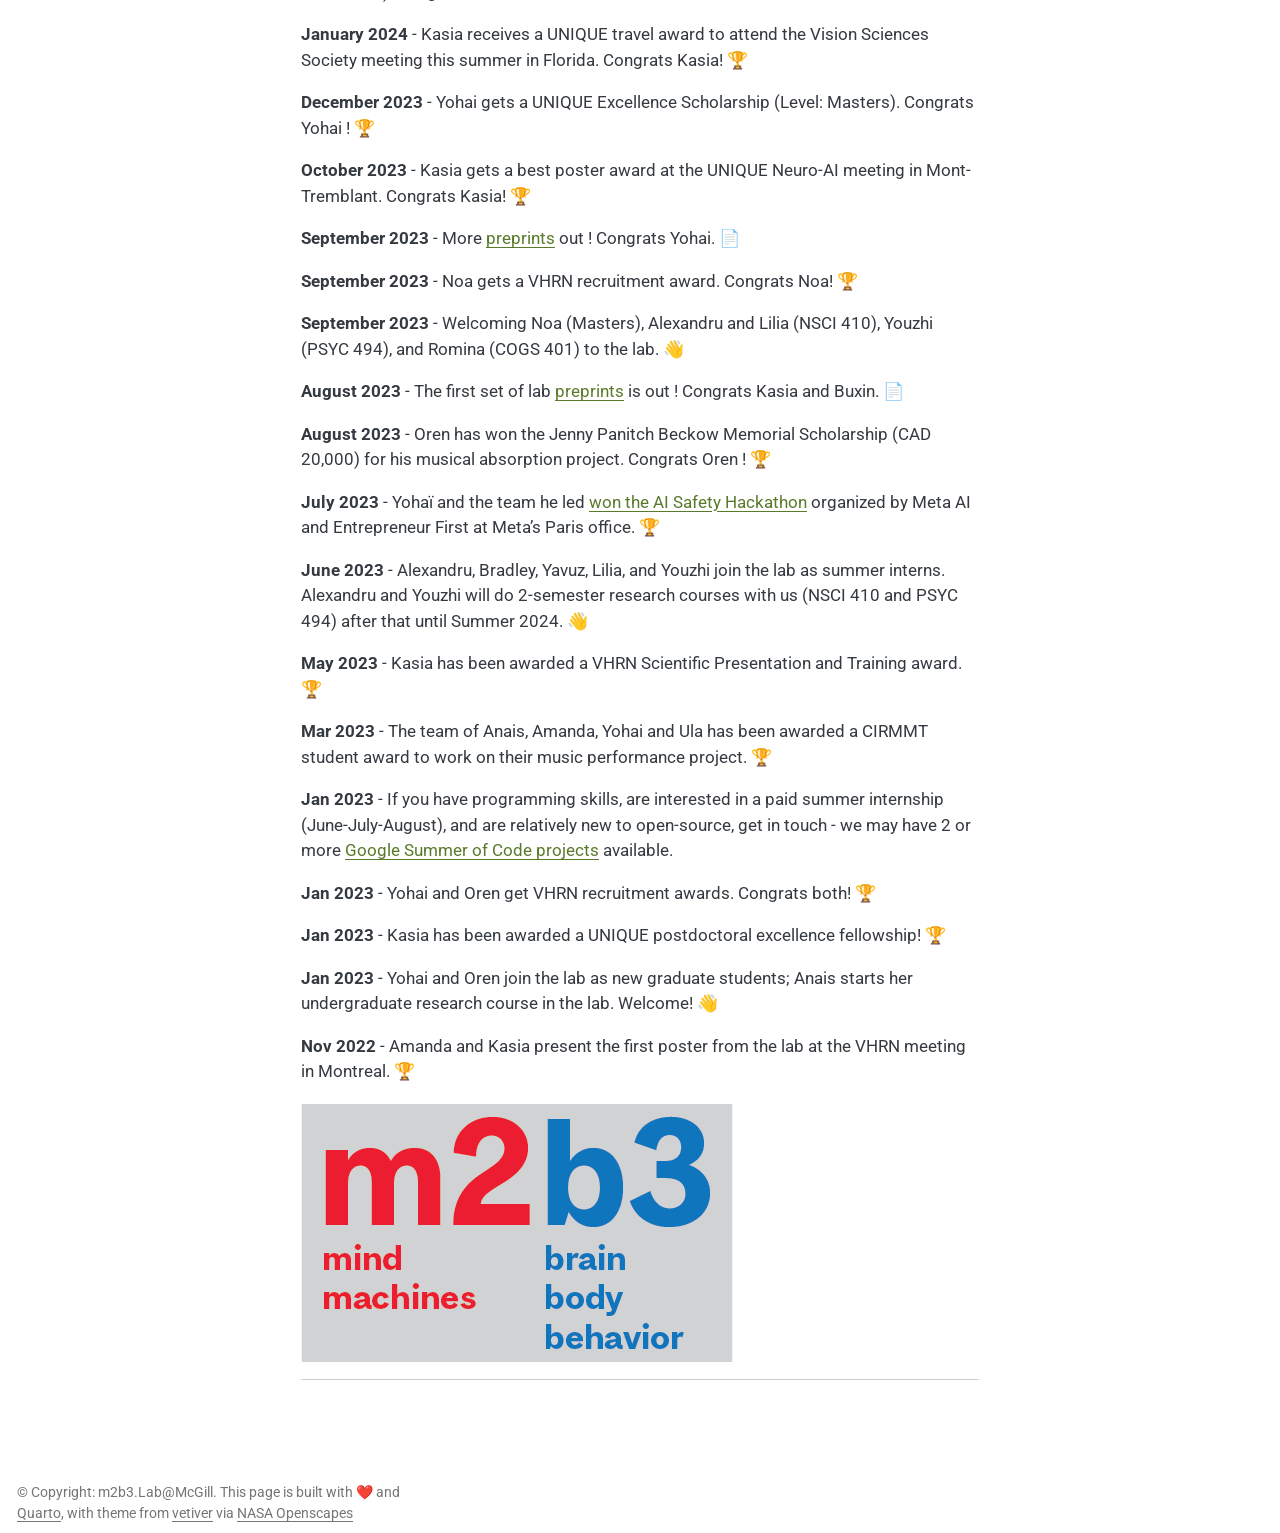
==== commit 9118a8d3: "neurips" ====
--- a/docs/index.html
+++ b/docs/index.html
@@ -161,6 +161,7 @@
 </div>
 <p><a href="https://m2b3.github.io/members.html#us">More photos</a></p>
 <p><strong>News</strong></p>
+<p><strong>September 2026</strong> - CanVIT has been accepted as a poster at NeurIPS 2026. Congratulations Yohai and Sabrina. 🎉</p>
 <p><strong>September 2026</strong> - Kasia and Yohai’s manuscript on “Human-like meaning maps from single-prompt VLM ratings of local scene meaning” is out as a preprint on bioRxiv.</p>
 <p><strong>July 2026</strong> - Our manuscript on “Effect of an auditory static distractor on the perception of an auditory moving target” with work led by Noa Kemp and in collaboration with Catherine Guastavino will appear soon in the Journal of the Acoustical Society of America after a smooth and constructive review process. Nice to again have a JASA paper after a long time :)</p>
 <p><strong>June 2026</strong> - Fatma Ozlem gets a Study in Canada scholarship to visit the lab from Sağlık Bilimleri Üniversitesi in Istanbul in 2026-2027.</p>
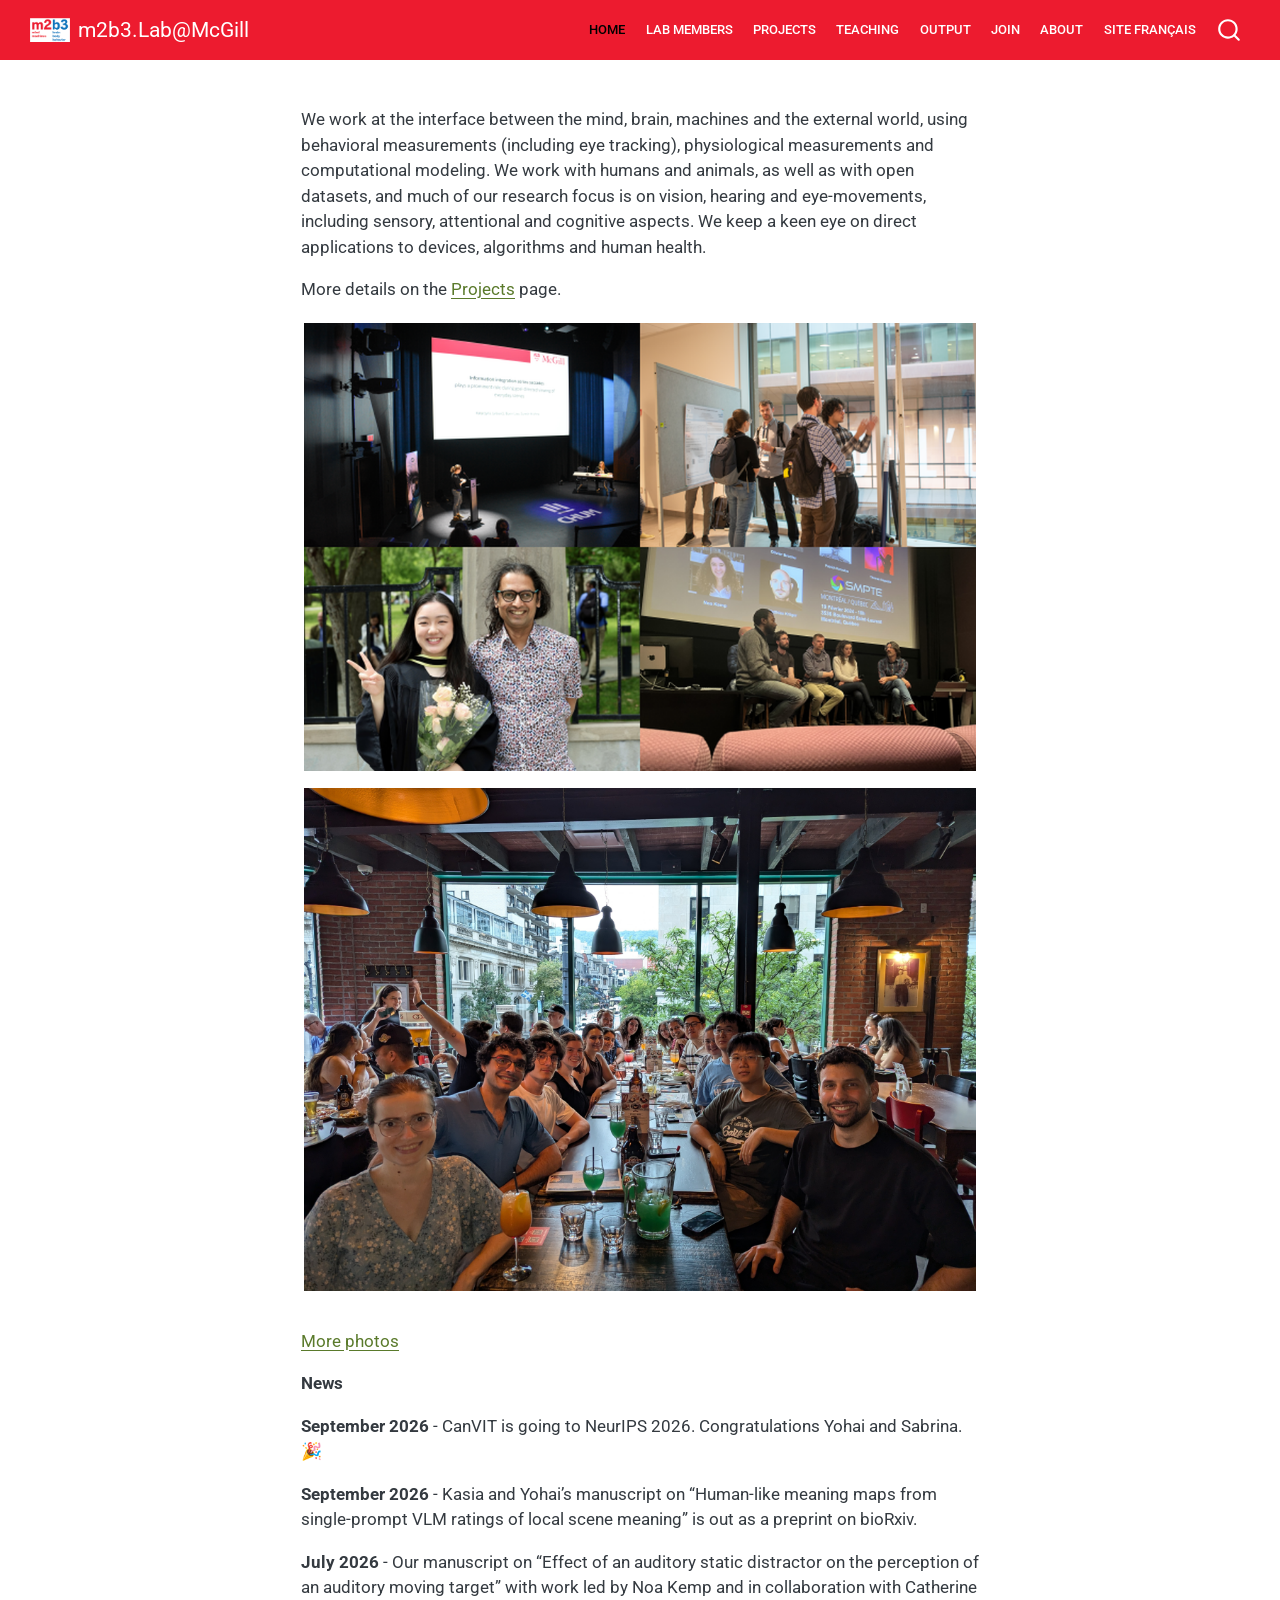
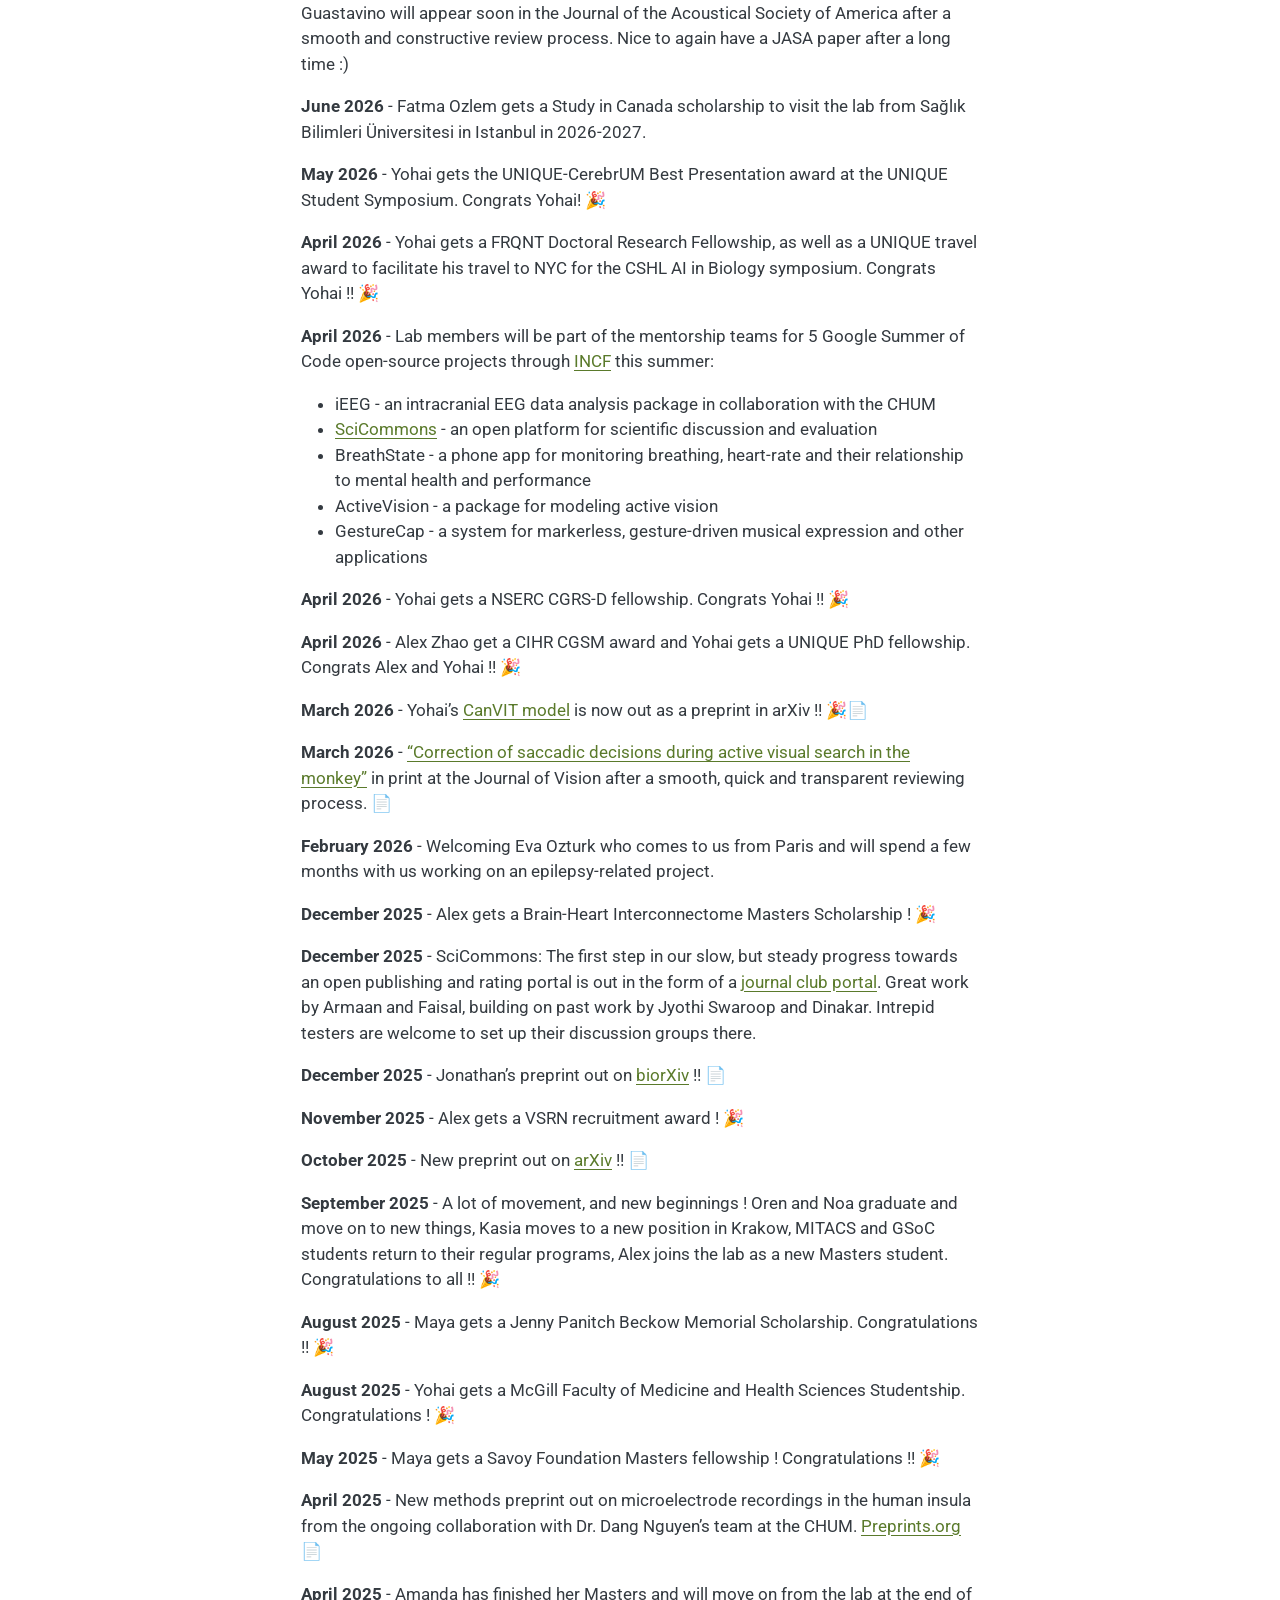
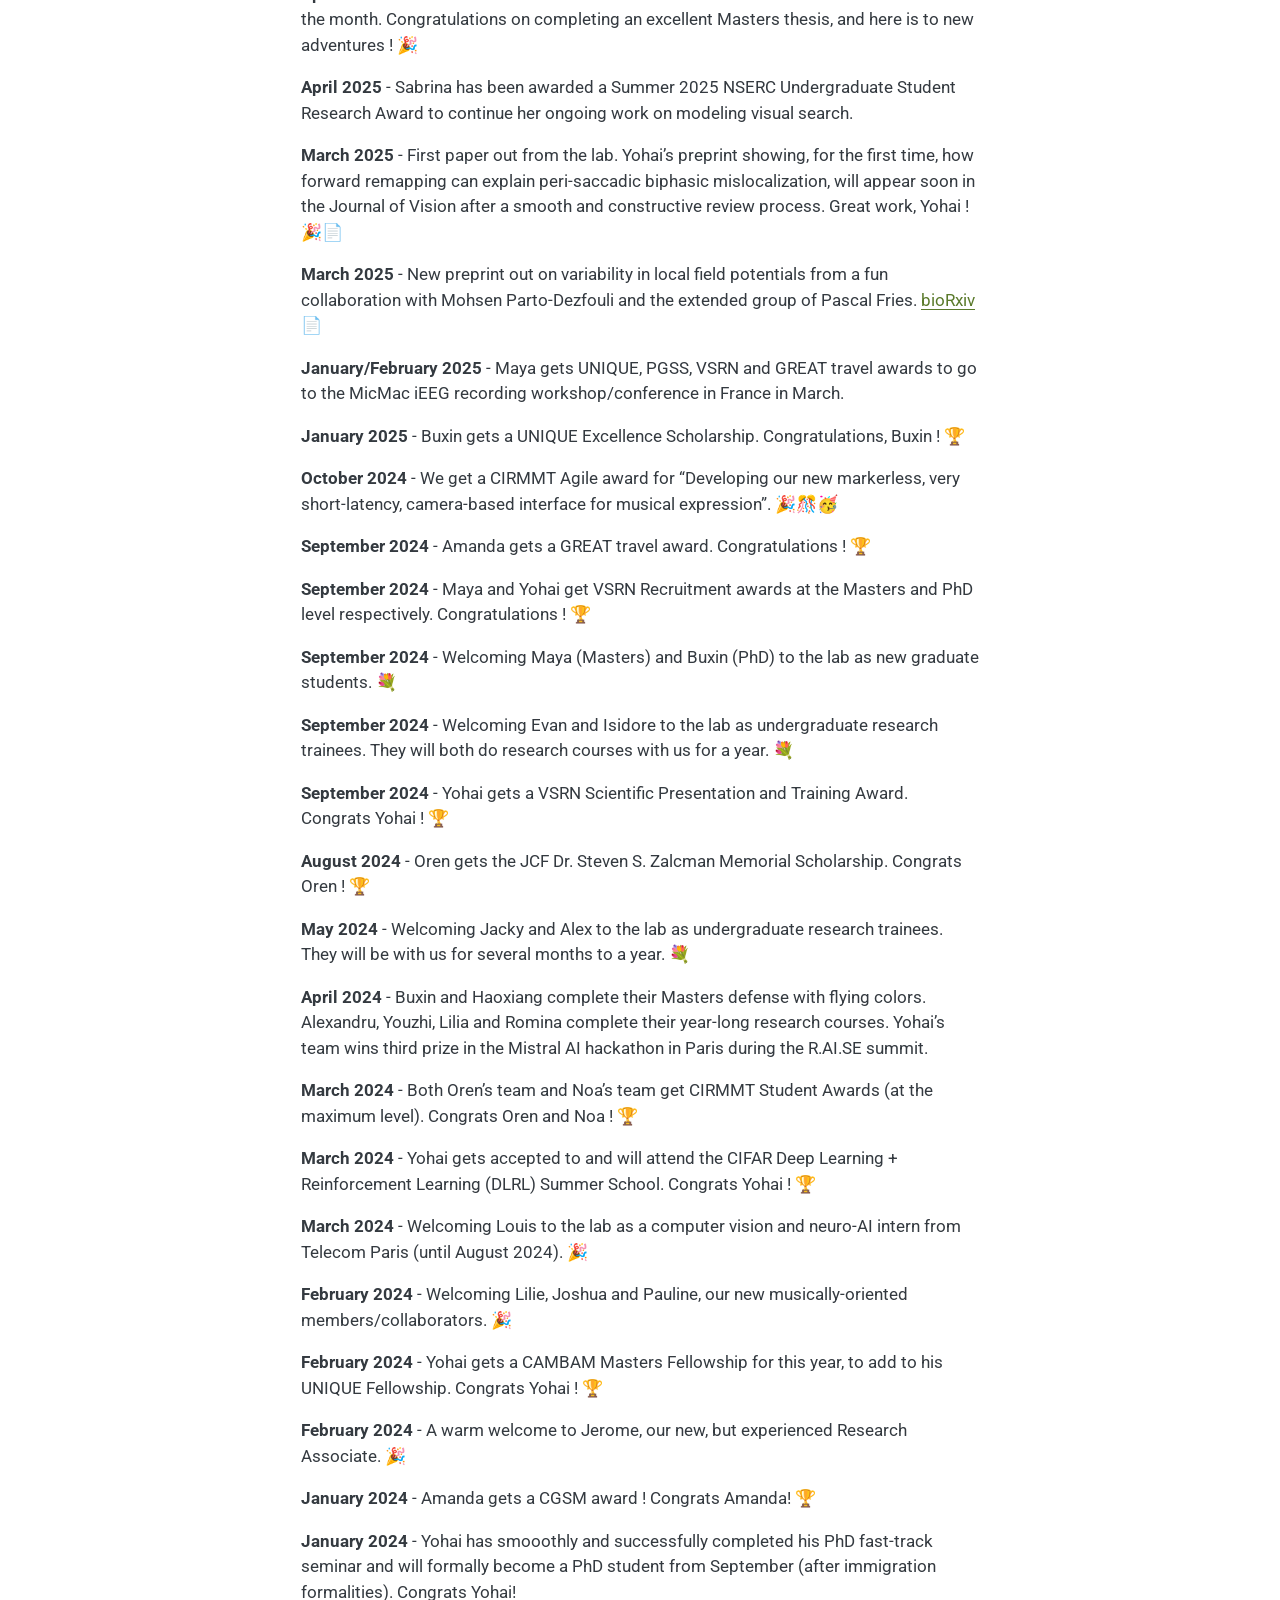
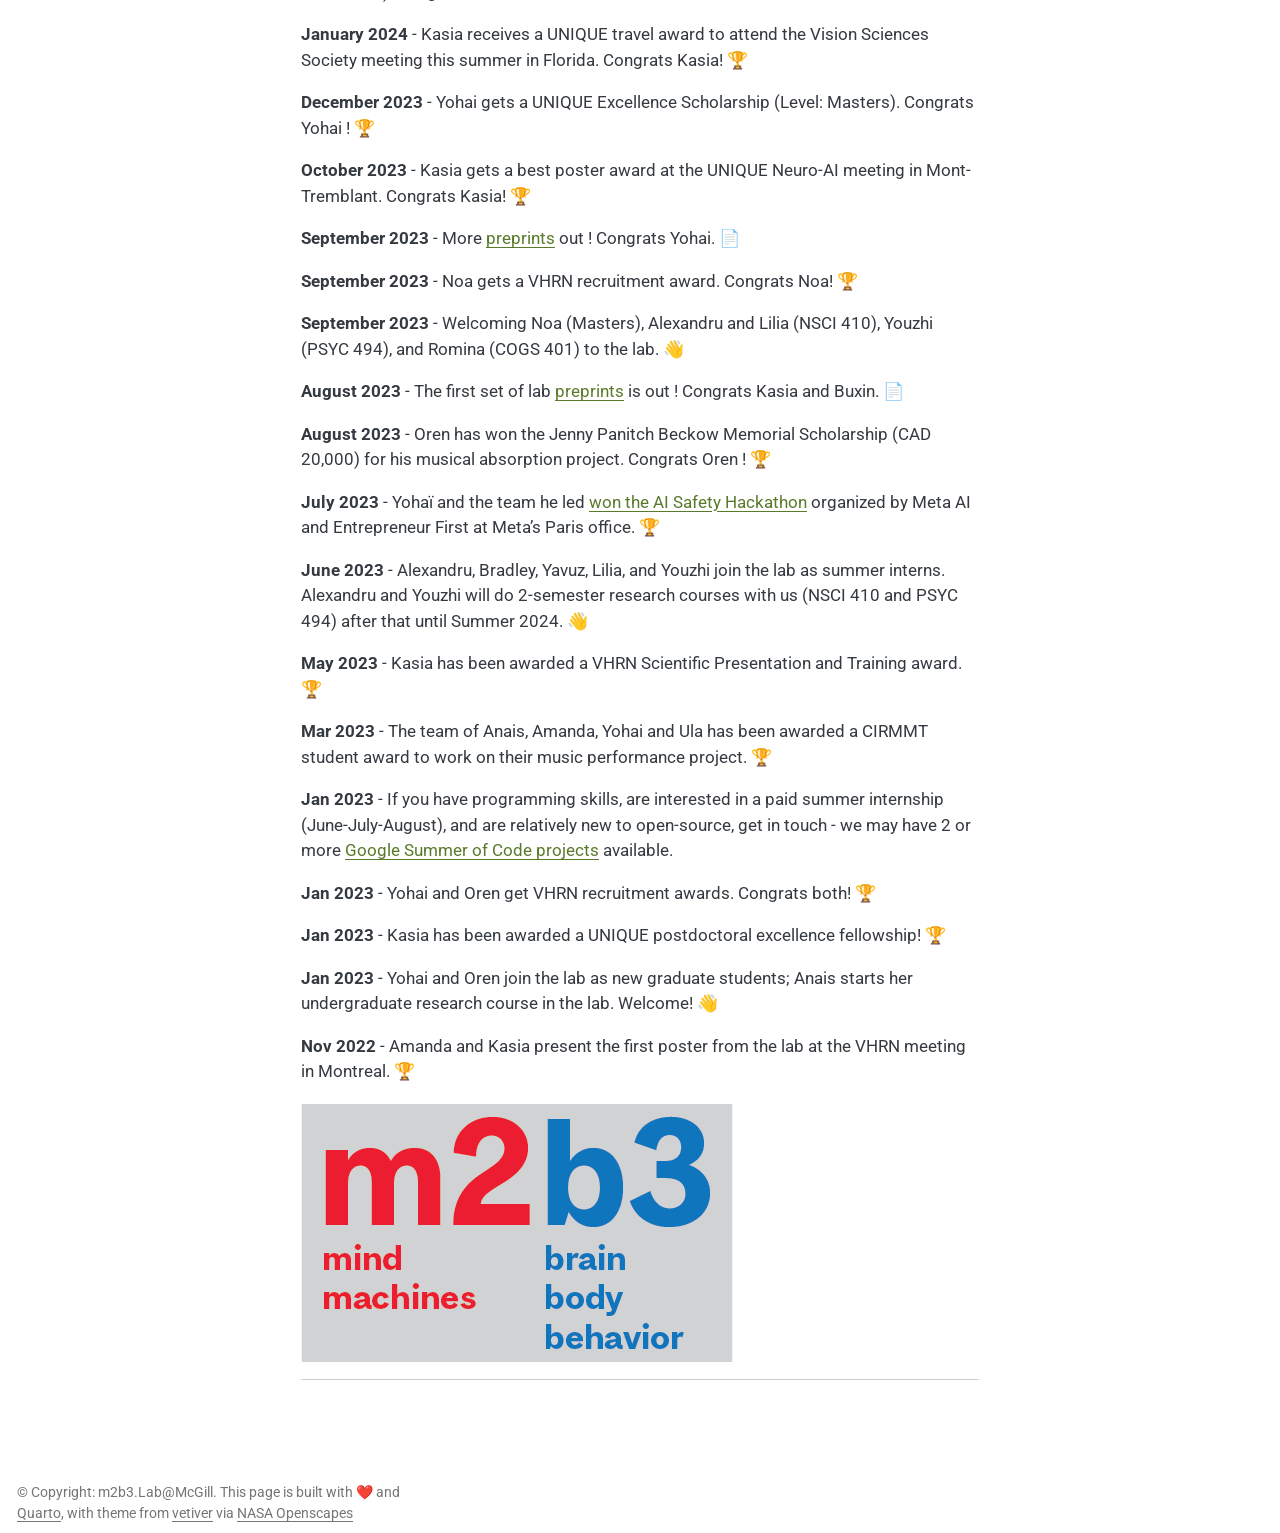
==== commit 4548722d: "neurips" ====
--- a/docs/index.html
+++ b/docs/index.html
@@ -161,7 +161,7 @@
 </div>
 <p><a href="https://m2b3.github.io/members.html#us">More photos</a></p>
 <p><strong>News</strong></p>
-<p><strong>September 2026</strong> - CanVIT has been accepted as a poster at NeurIPS 2026. Congratulations Yohai and Sabrina. 🎉</p>
+<p><strong>September 2026</strong> - CanVIT is going to NeurIPS 2026. Congratulations Yohai and Sabrina. 🎉</p>
 <p><strong>September 2026</strong> - Kasia and Yohai’s manuscript on “Human-like meaning maps from single-prompt VLM ratings of local scene meaning” is out as a preprint on bioRxiv.</p>
 <p><strong>July 2026</strong> - Our manuscript on “Effect of an auditory static distractor on the perception of an auditory moving target” with work led by Noa Kemp and in collaboration with Catherine Guastavino will appear soon in the Journal of the Acoustical Society of America after a smooth and constructive review process. Nice to again have a JASA paper after a long time :)</p>
 <p><strong>June 2026</strong> - Fatma Ozlem gets a Study in Canada scholarship to visit the lab from Sağlık Bilimleri Üniversitesi in Istanbul in 2026-2027.</p>
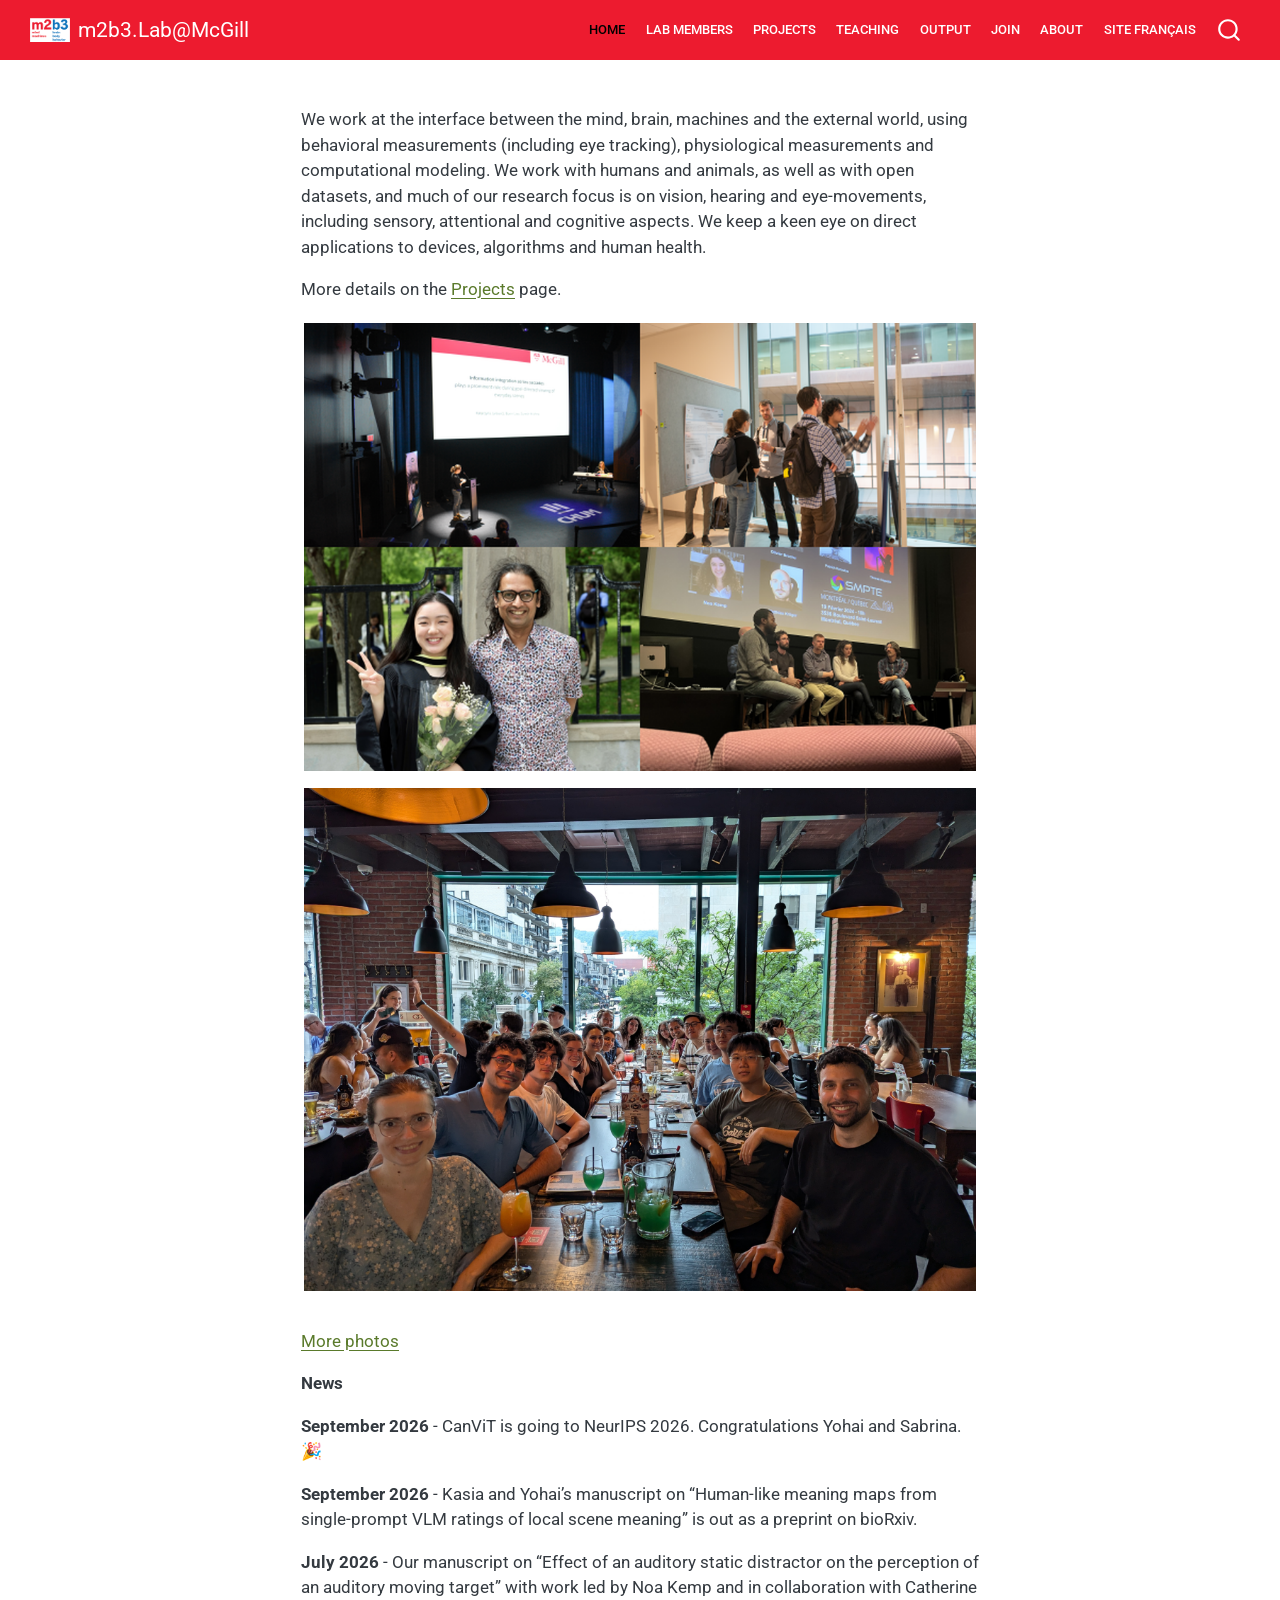
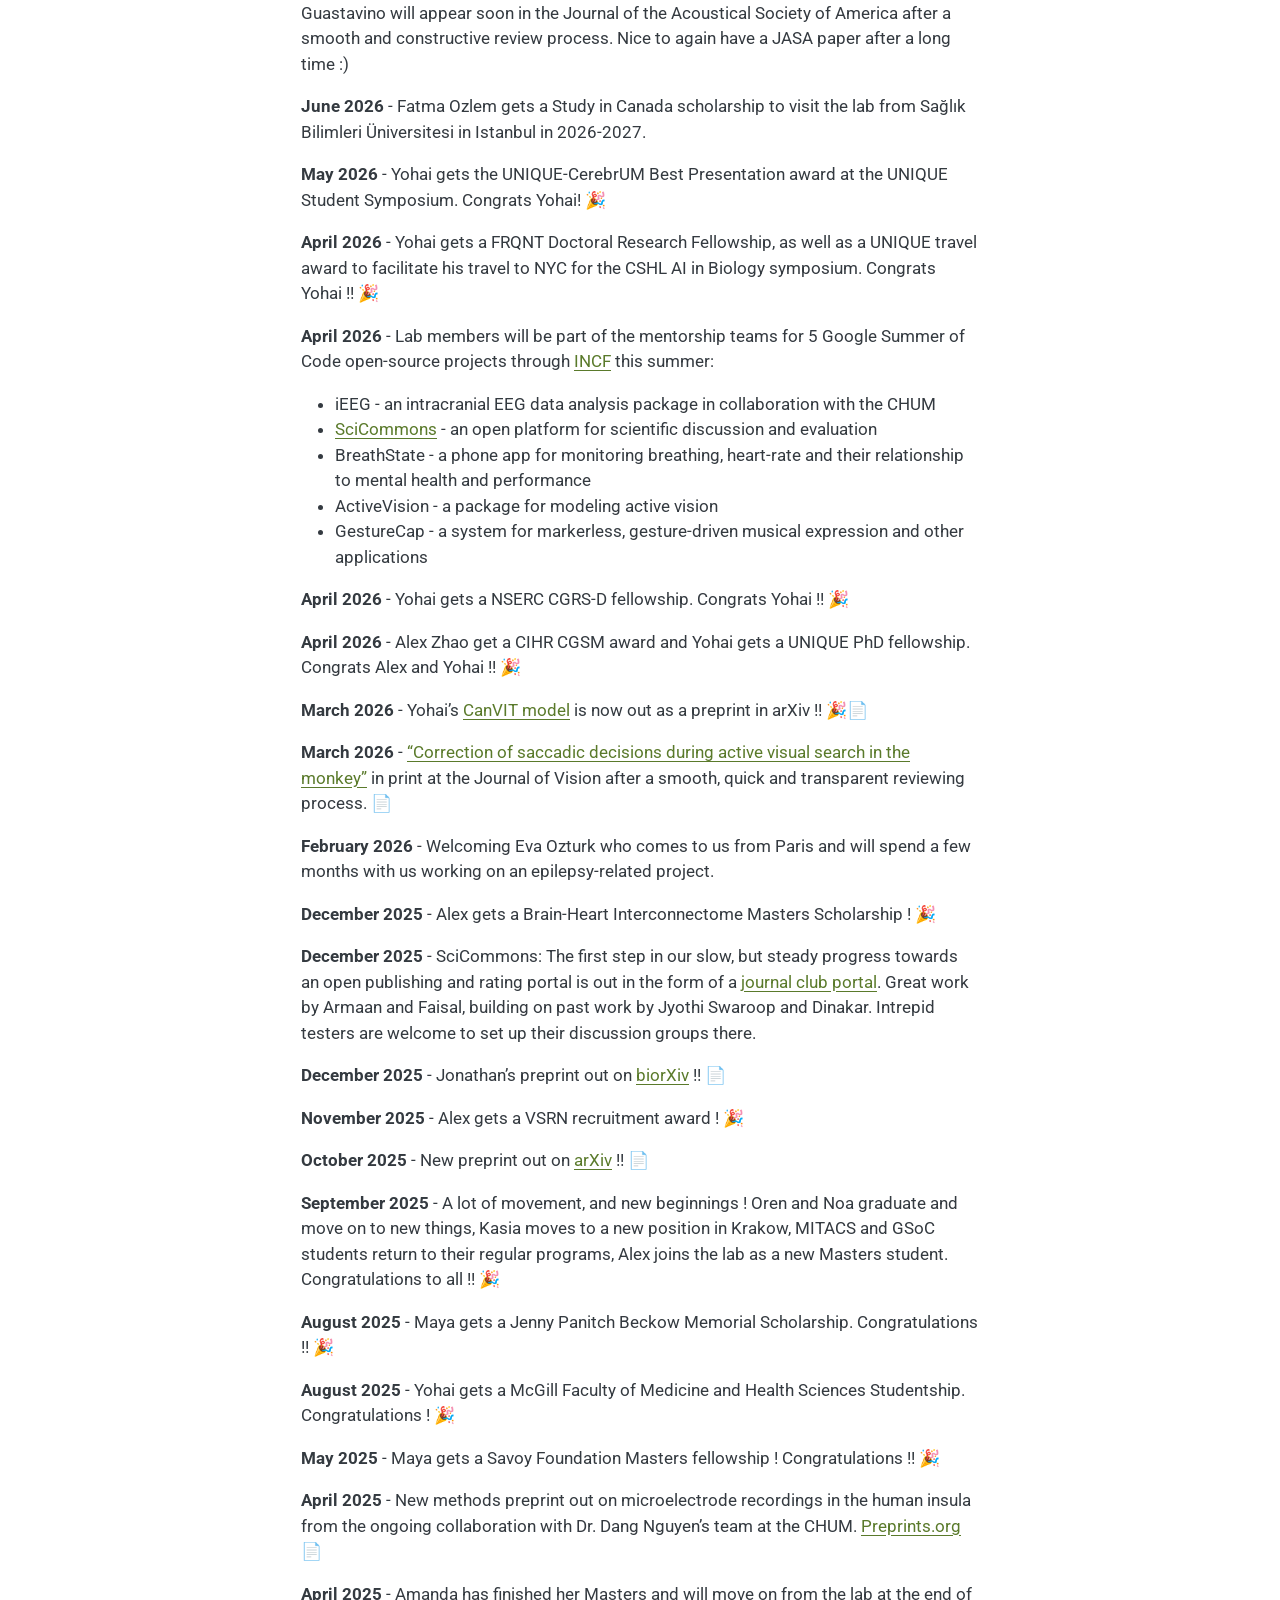
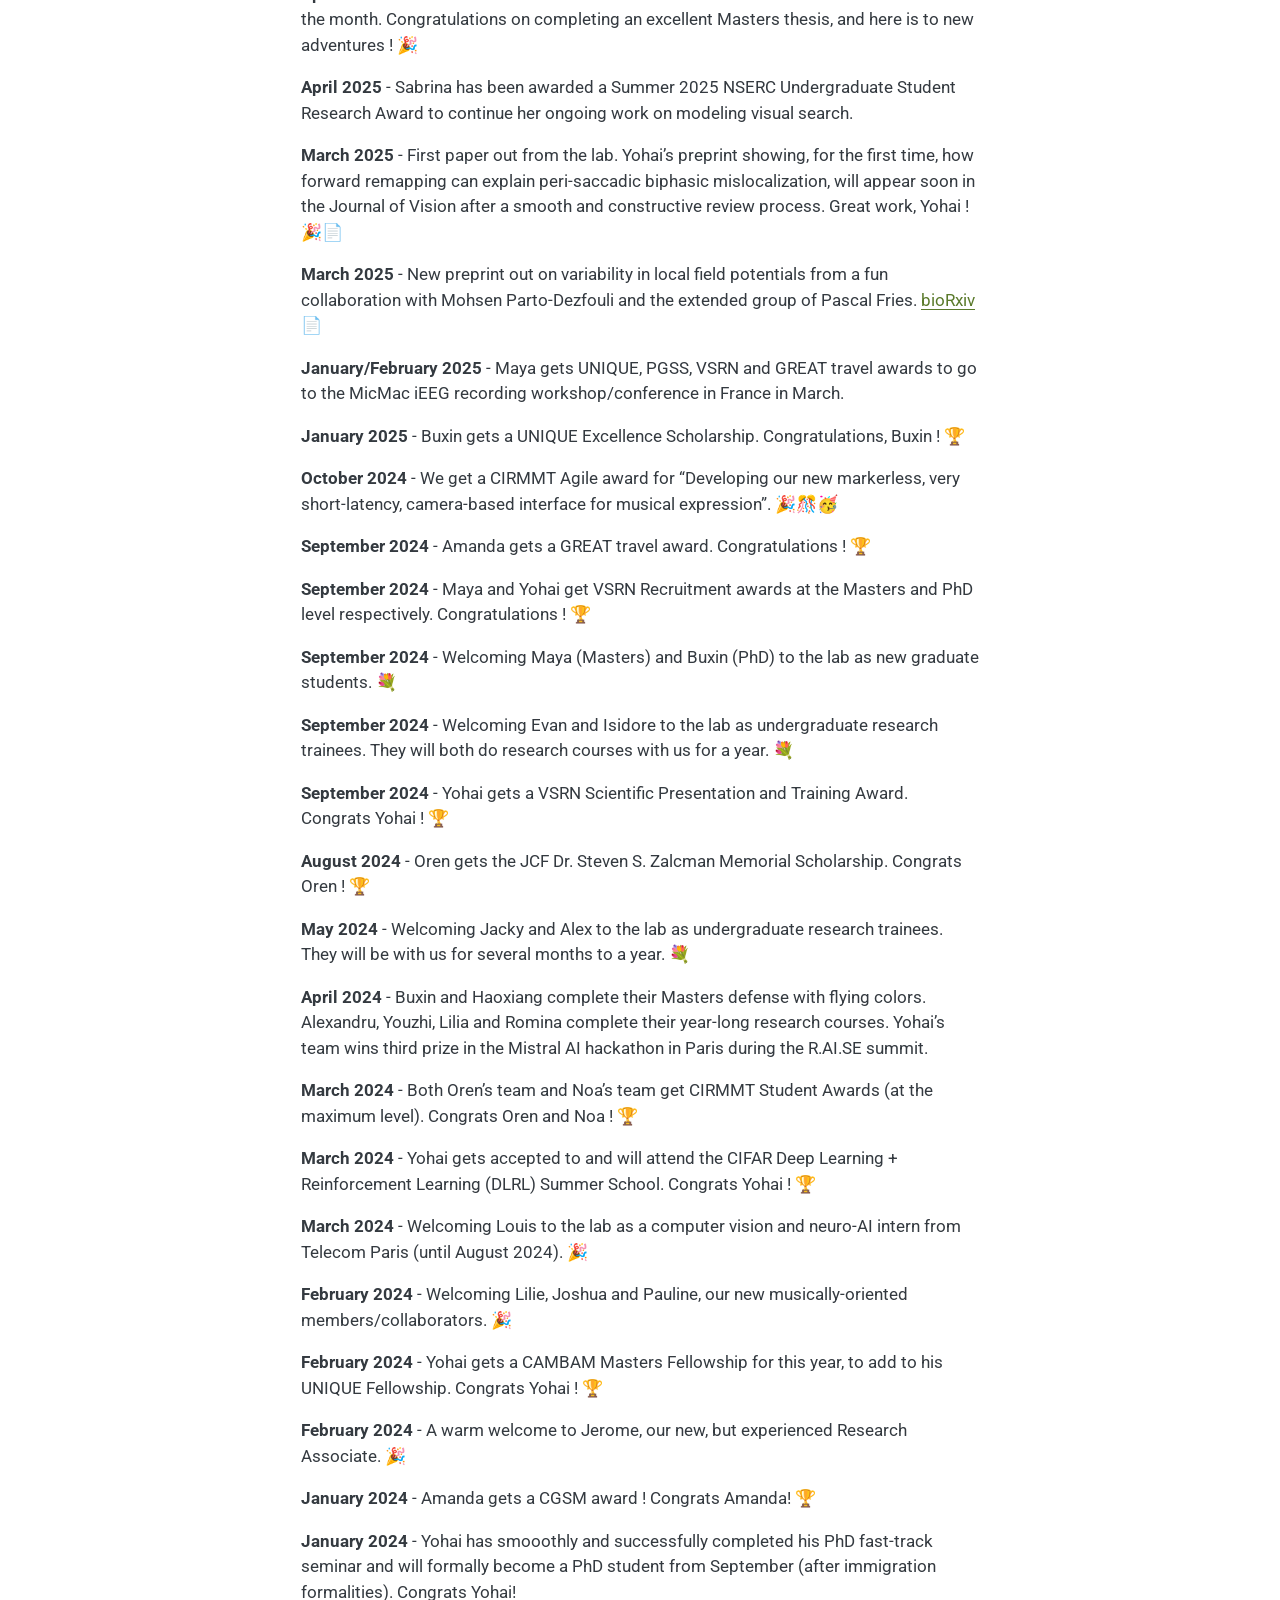
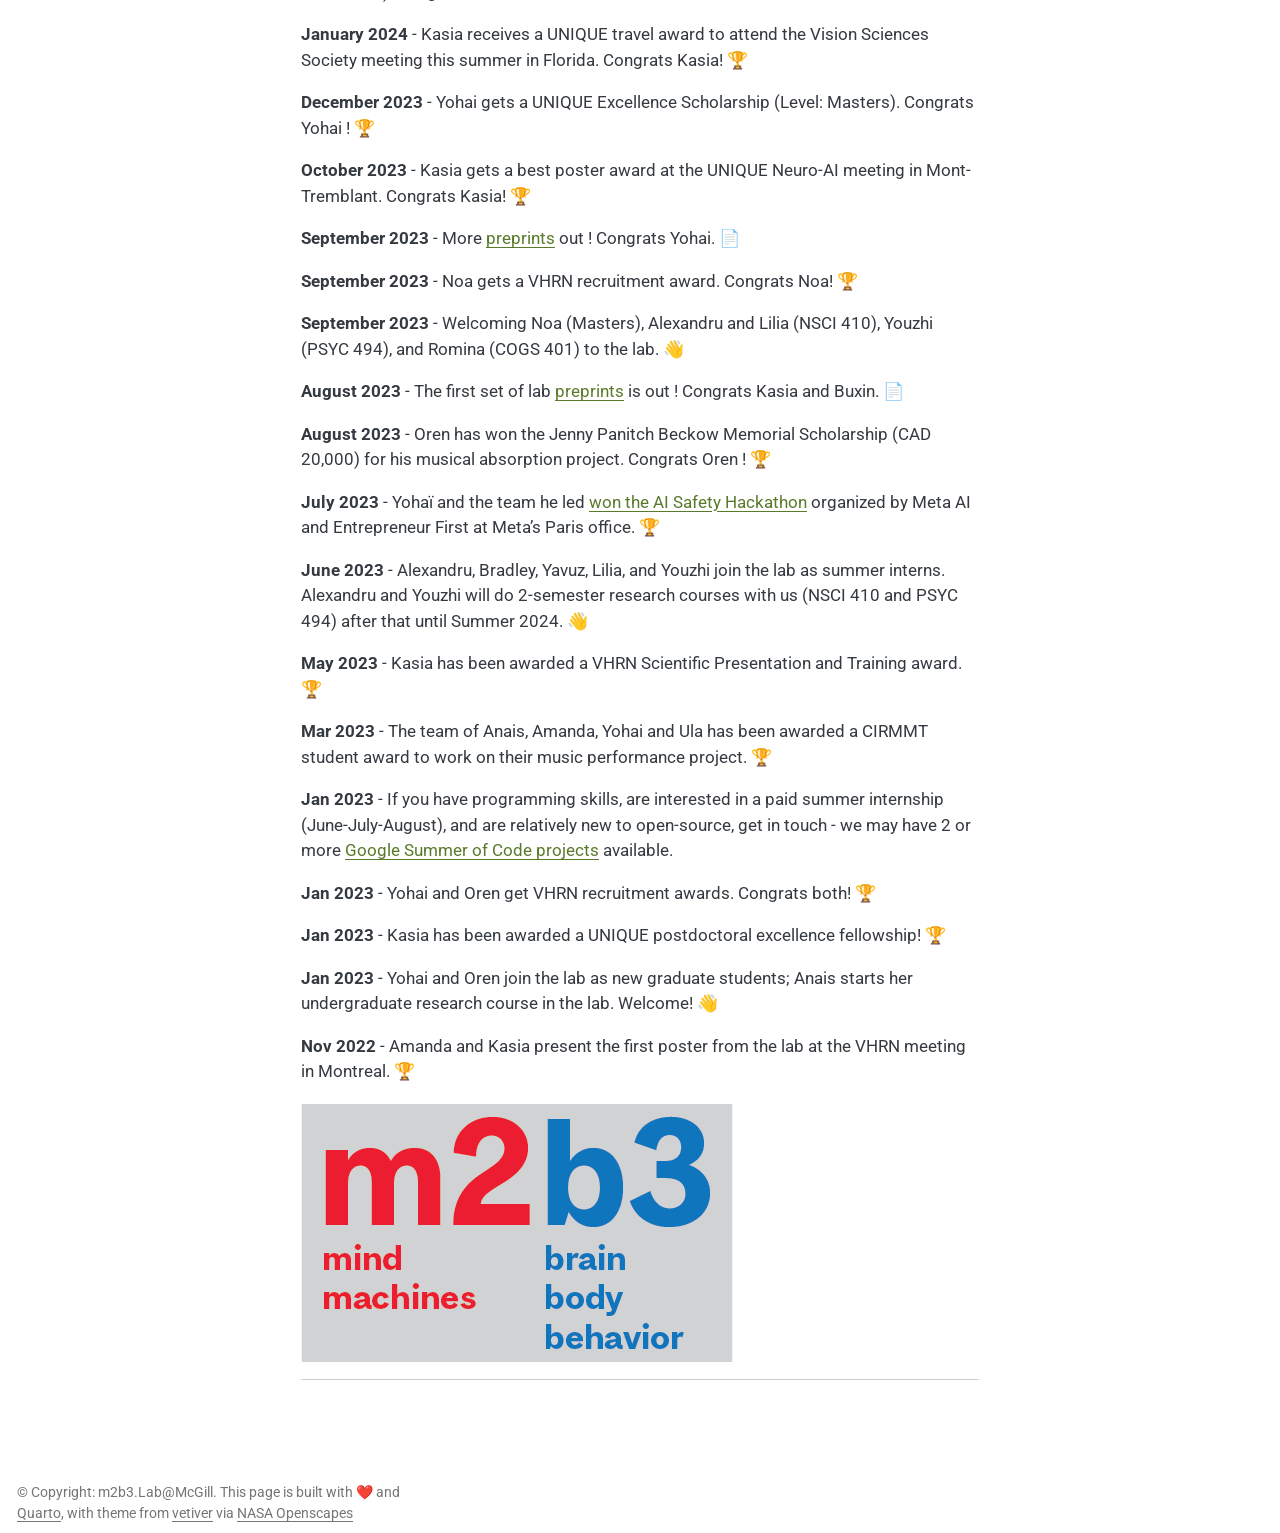
==== commit e3e60bb4: "canvit" ====
--- a/docs/index.html
+++ b/docs/index.html
@@ -161,7 +161,7 @@
 </div>
 <p><a href="https://m2b3.github.io/members.html#us">More photos</a></p>
 <p><strong>News</strong></p>
-<p><strong>September 2026</strong> - CanVIT is going to NeurIPS 2026. Congratulations Yohai and Sabrina. 🎉</p>
+<p><strong>September 2026</strong> - CanViT is going to NeurIPS 2026. Congratulations Yohai and Sabrina. 🎉</p>
 <p><strong>September 2026</strong> - Kasia and Yohai’s manuscript on “Human-like meaning maps from single-prompt VLM ratings of local scene meaning” is out as a preprint on bioRxiv.</p>
 <p><strong>July 2026</strong> - Our manuscript on “Effect of an auditory static distractor on the perception of an auditory moving target” with work led by Noa Kemp and in collaboration with Catherine Guastavino will appear soon in the Journal of the Acoustical Society of America after a smooth and constructive review process. Nice to again have a JASA paper after a long time :)</p>
 <p><strong>June 2026</strong> - Fatma Ozlem gets a Study in Canada scholarship to visit the lab from Sağlık Bilimleri Üniversitesi in Istanbul in 2026-2027.</p>
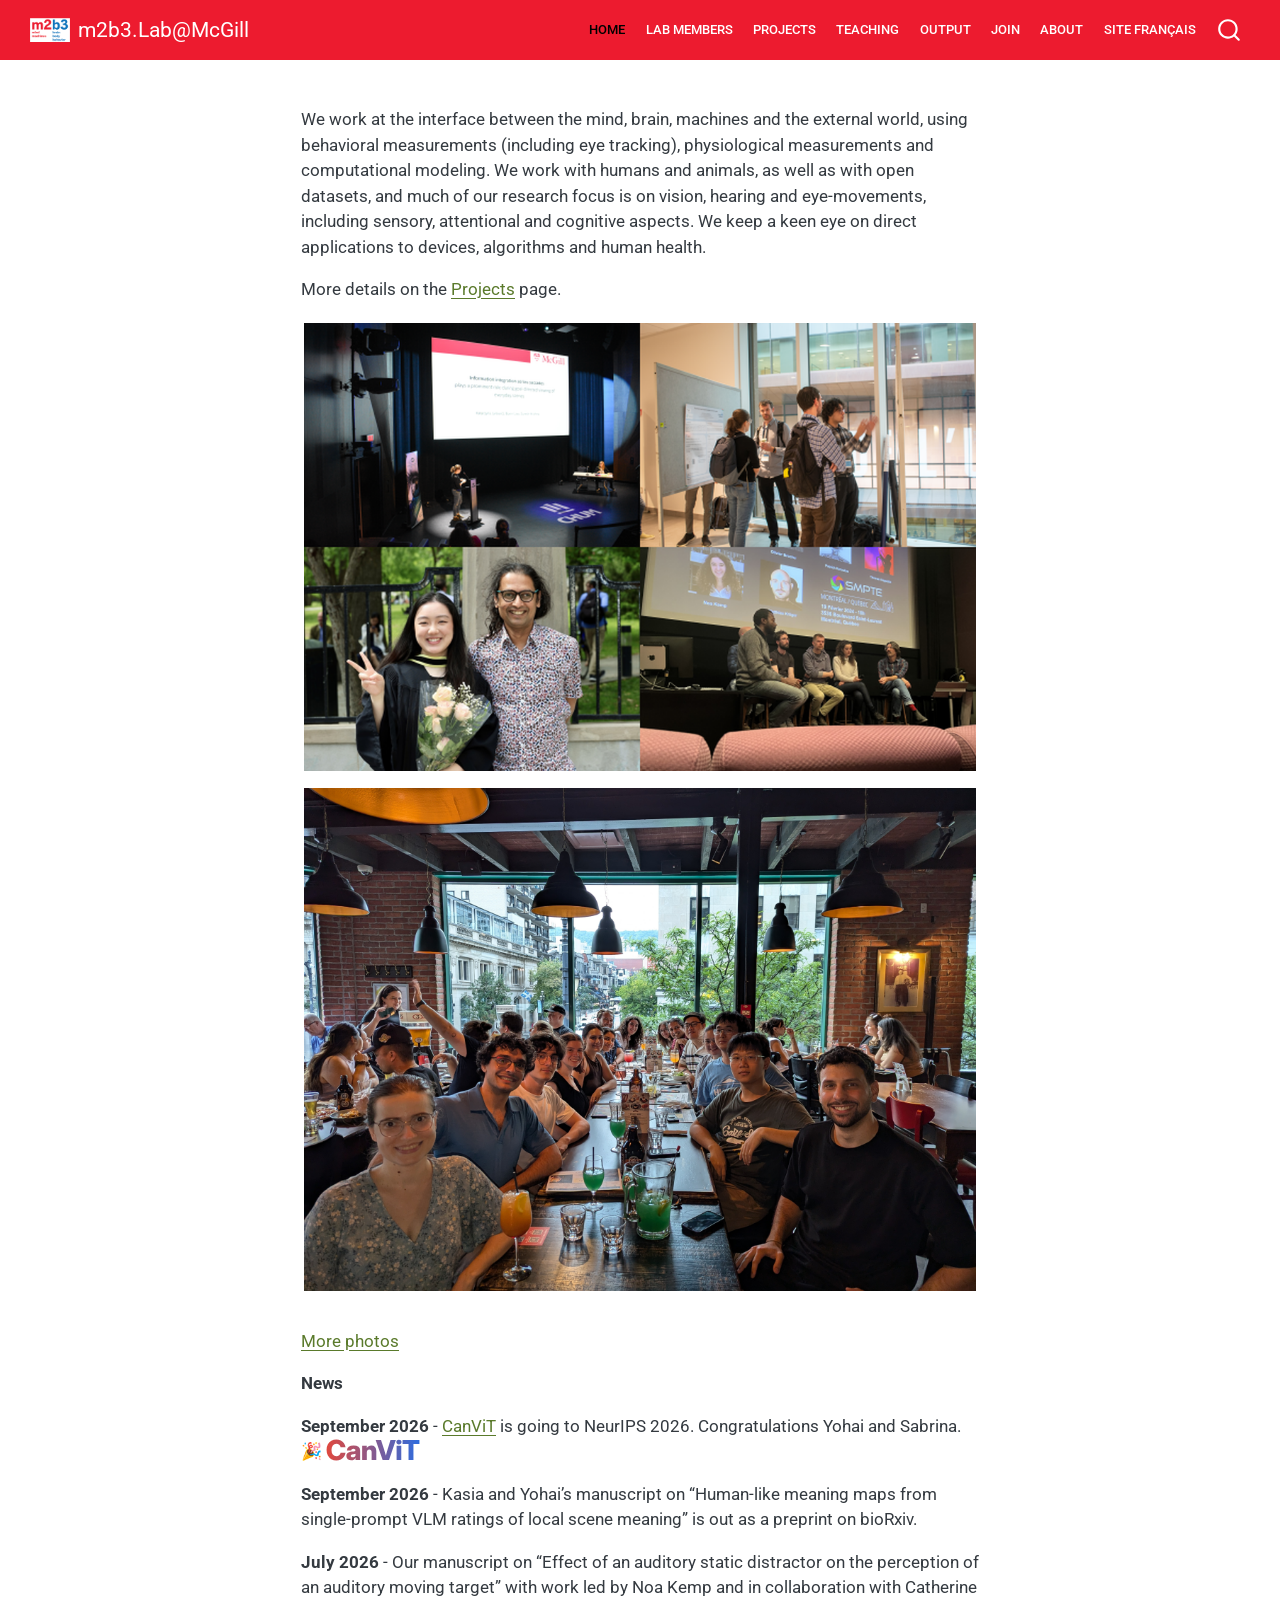
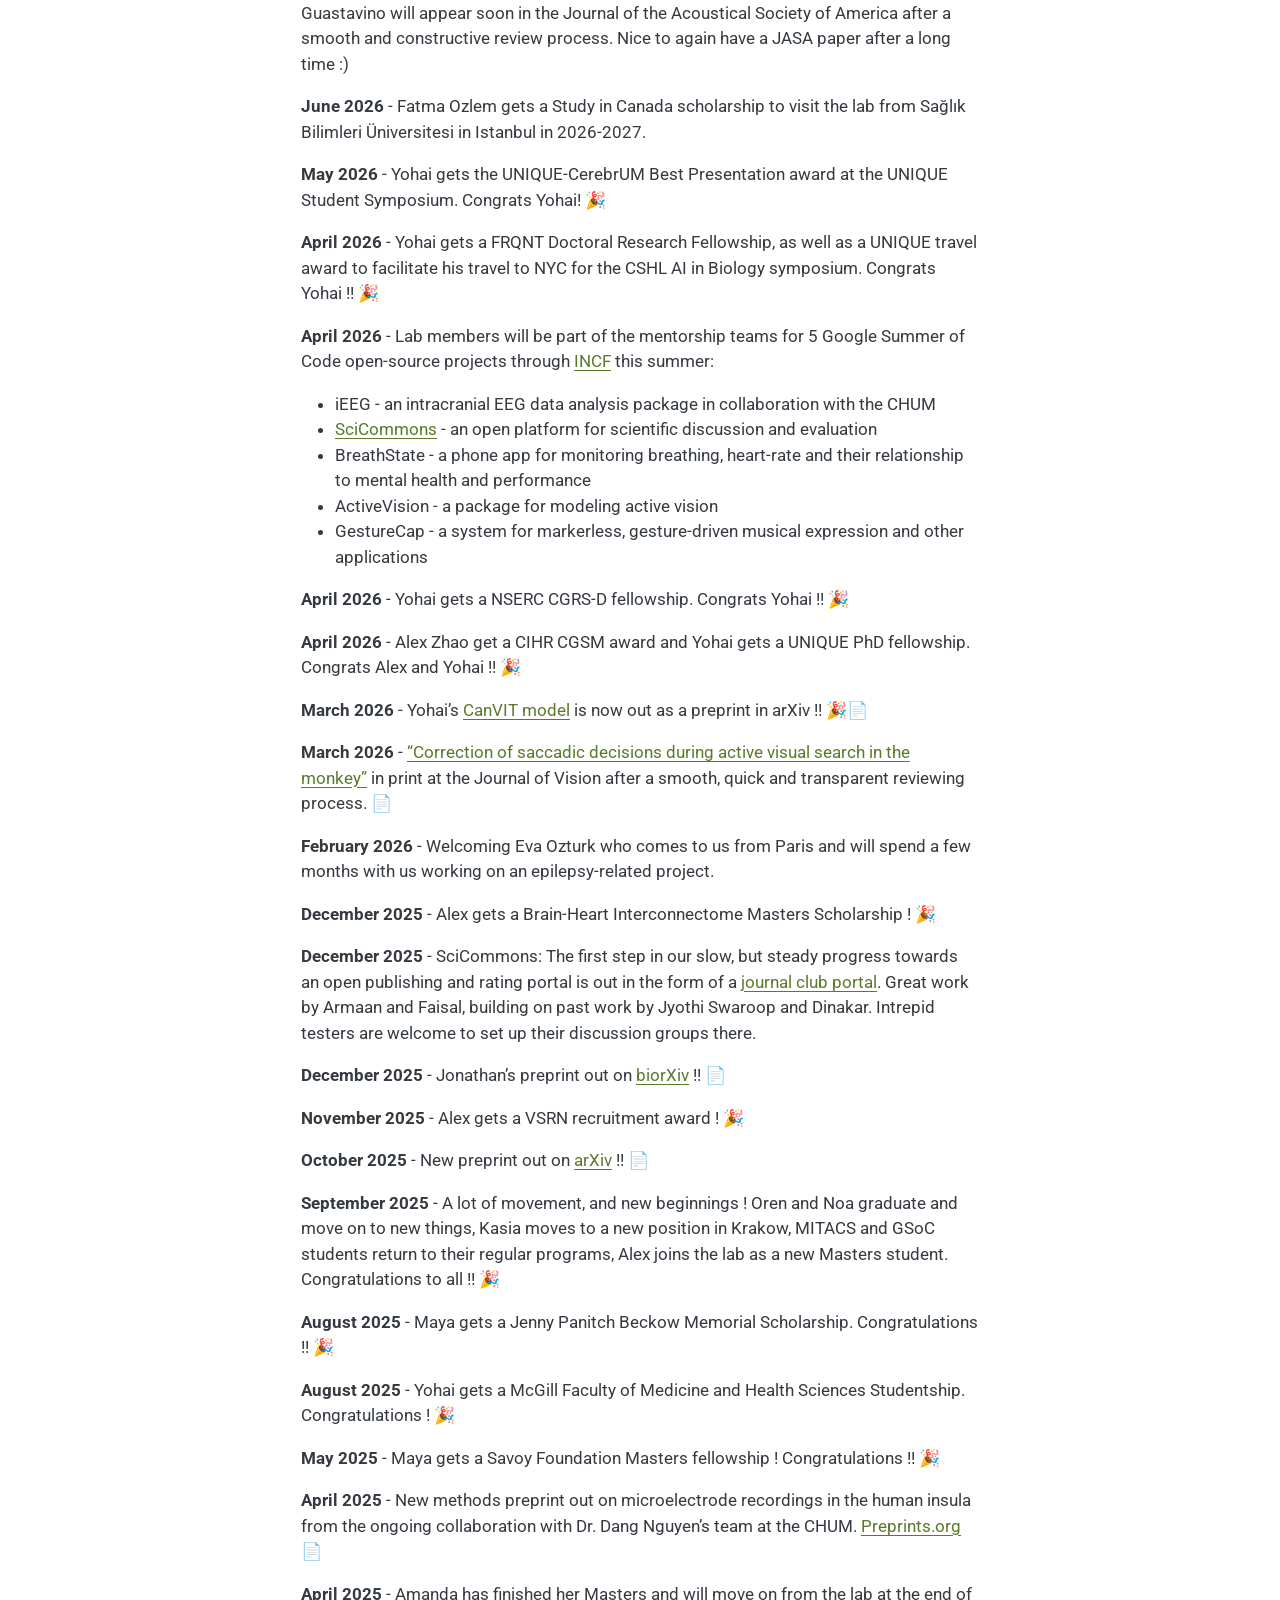
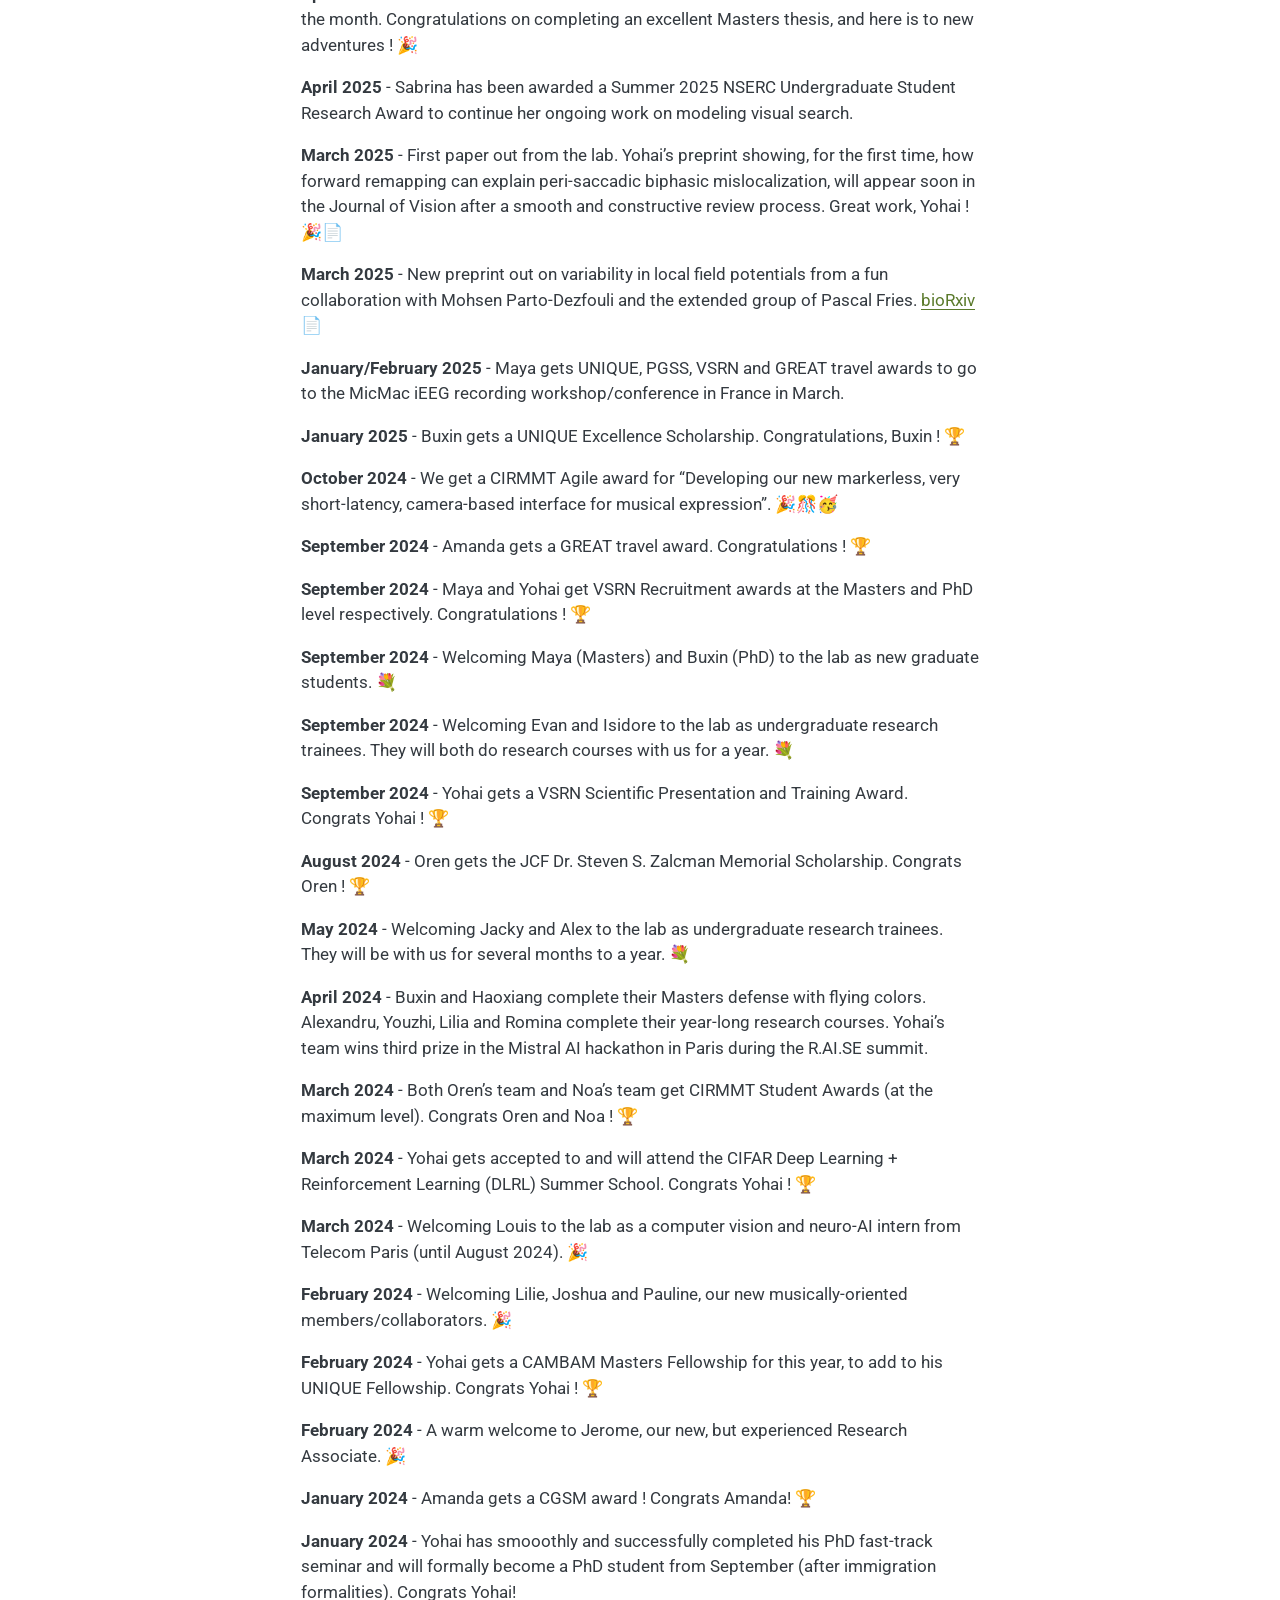
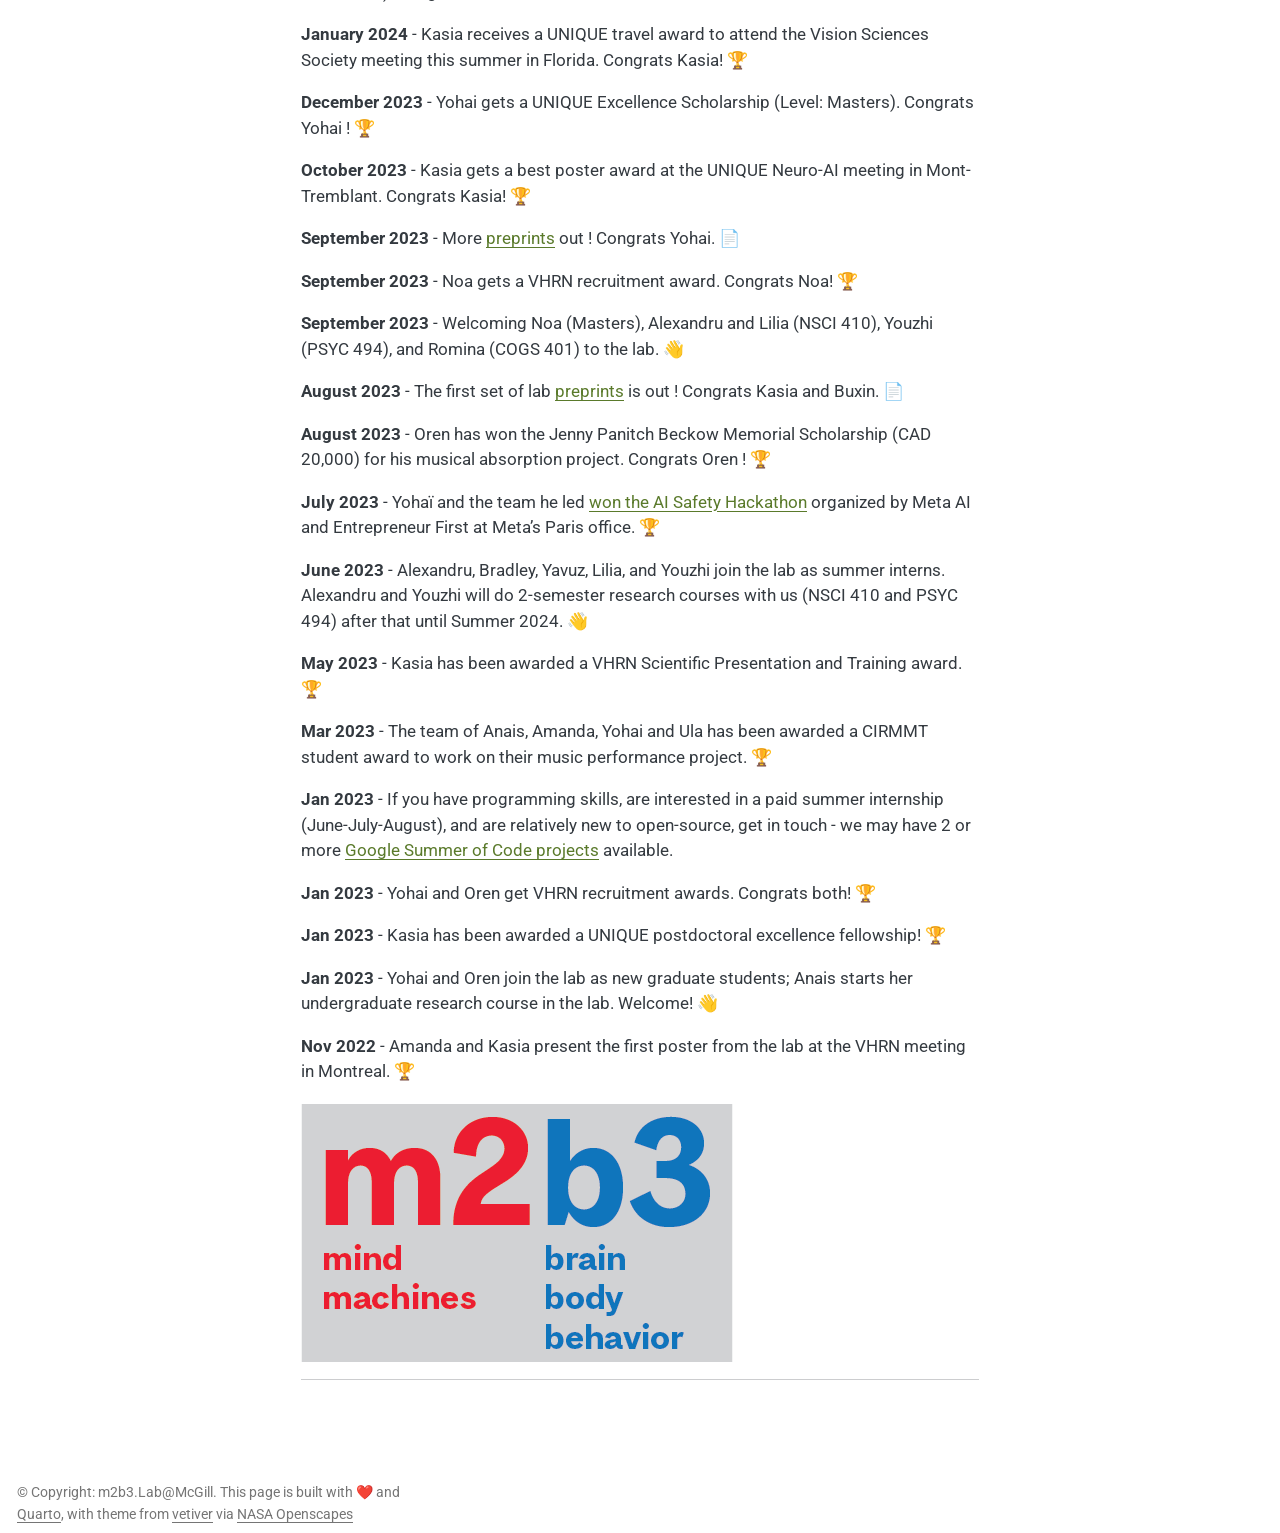
==== commit a21dde79: "canvit" ====
--- a/docs/index.html
+++ b/docs/index.html
@@ -161,7 +161,7 @@
 </div>
 <p><a href="https://m2b3.github.io/members.html#us">More photos</a></p>
 <p><strong>News</strong></p>
-<p><strong>September 2026</strong> - CanViT is going to NeurIPS 2026. Congratulations Yohai and Sabrina. 🎉</p>
+<p><strong>September 2026</strong> - <a href="https://m2b3.github.io/CanViT/">CanViT</a> is going to NeurIPS 2026. Congratulations Yohai and Sabrina. 🎉 <a href="https://m2b3.github.io/CanViT/"><img src="images/canvit-wordmark.svg" style="vertical-align: text-bottom;;height:1.3em" alt="CanViT logo"></a></p>
 <p><strong>September 2026</strong> - Kasia and Yohai’s manuscript on “Human-like meaning maps from single-prompt VLM ratings of local scene meaning” is out as a preprint on bioRxiv.</p>
 <p><strong>July 2026</strong> - Our manuscript on “Effect of an auditory static distractor on the perception of an auditory moving target” with work led by Noa Kemp and in collaboration with Catherine Guastavino will appear soon in the Journal of the Acoustical Society of America after a smooth and constructive review process. Nice to again have a JASA paper after a long time :)</p>
 <p><strong>June 2026</strong> - Fatma Ozlem gets a Study in Canada scholarship to visit the lab from Sağlık Bilimleri Üniversitesi in Istanbul in 2026-2027.</p>
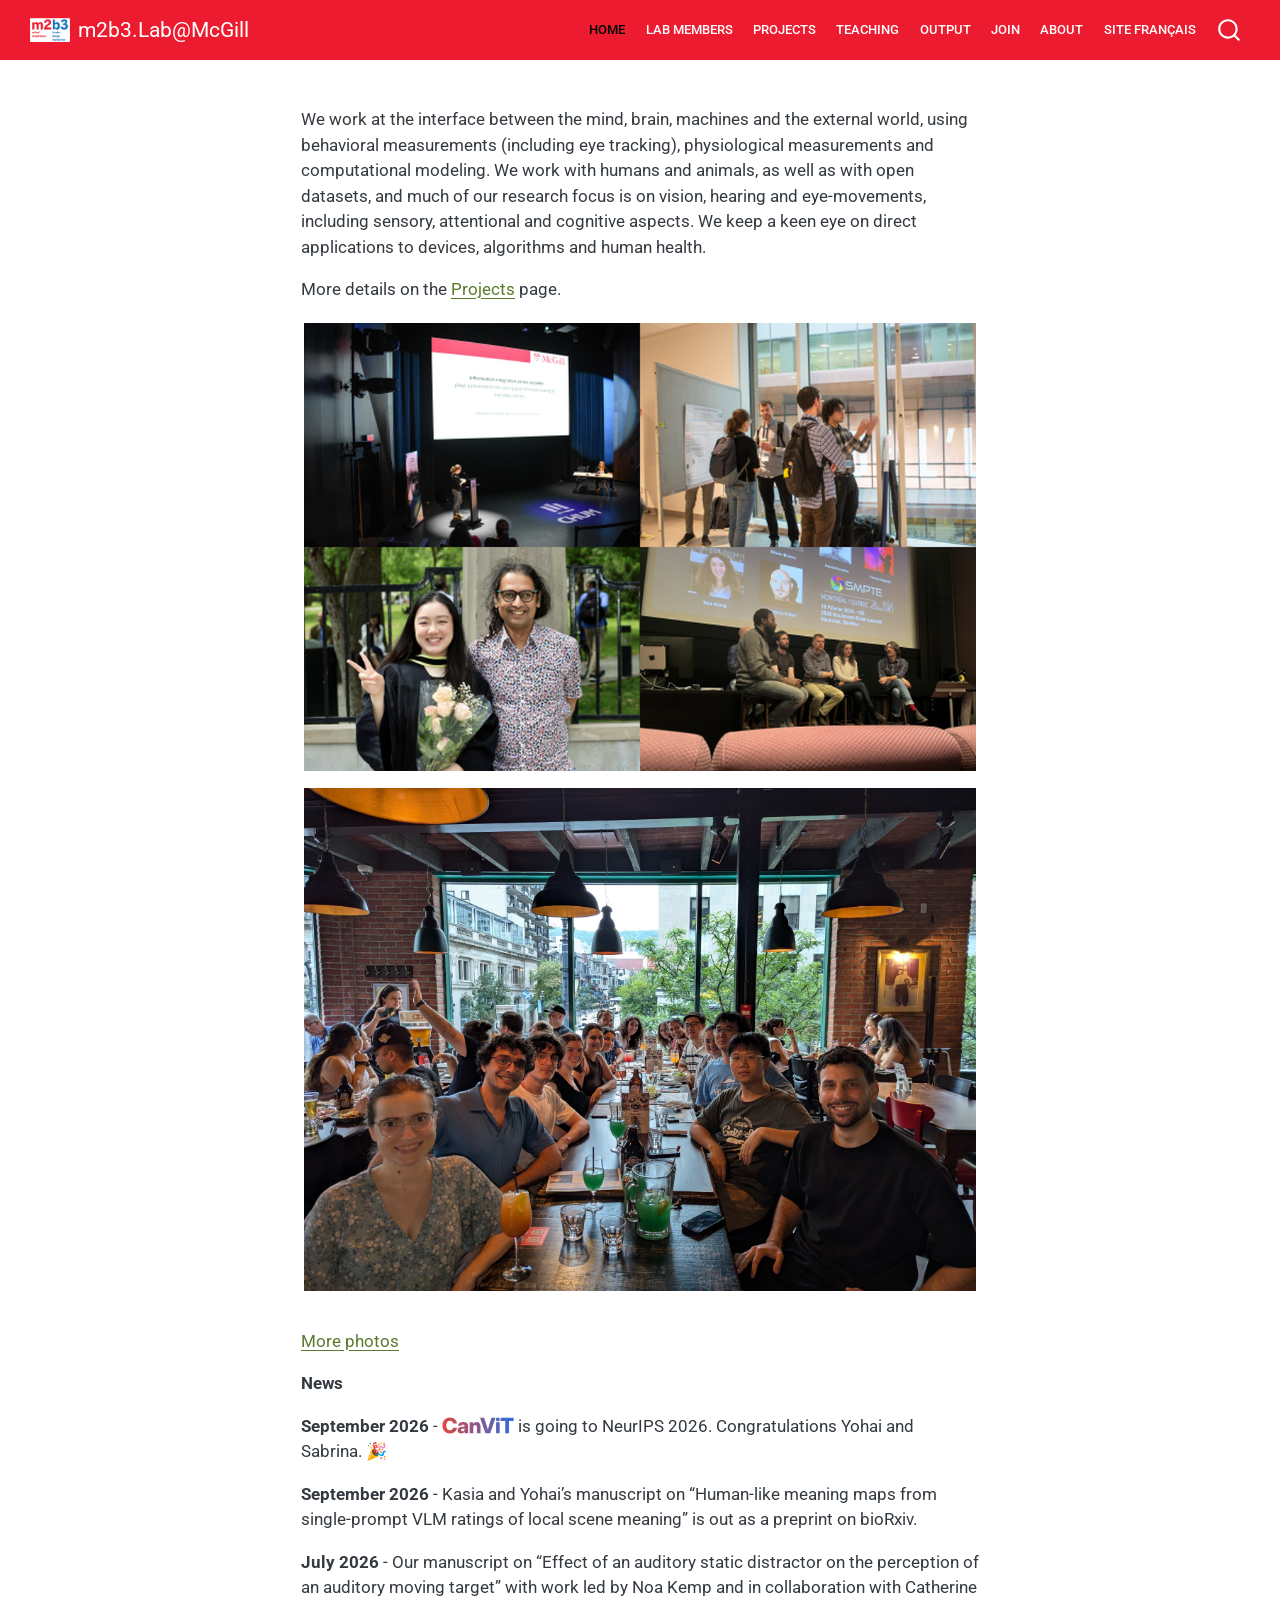
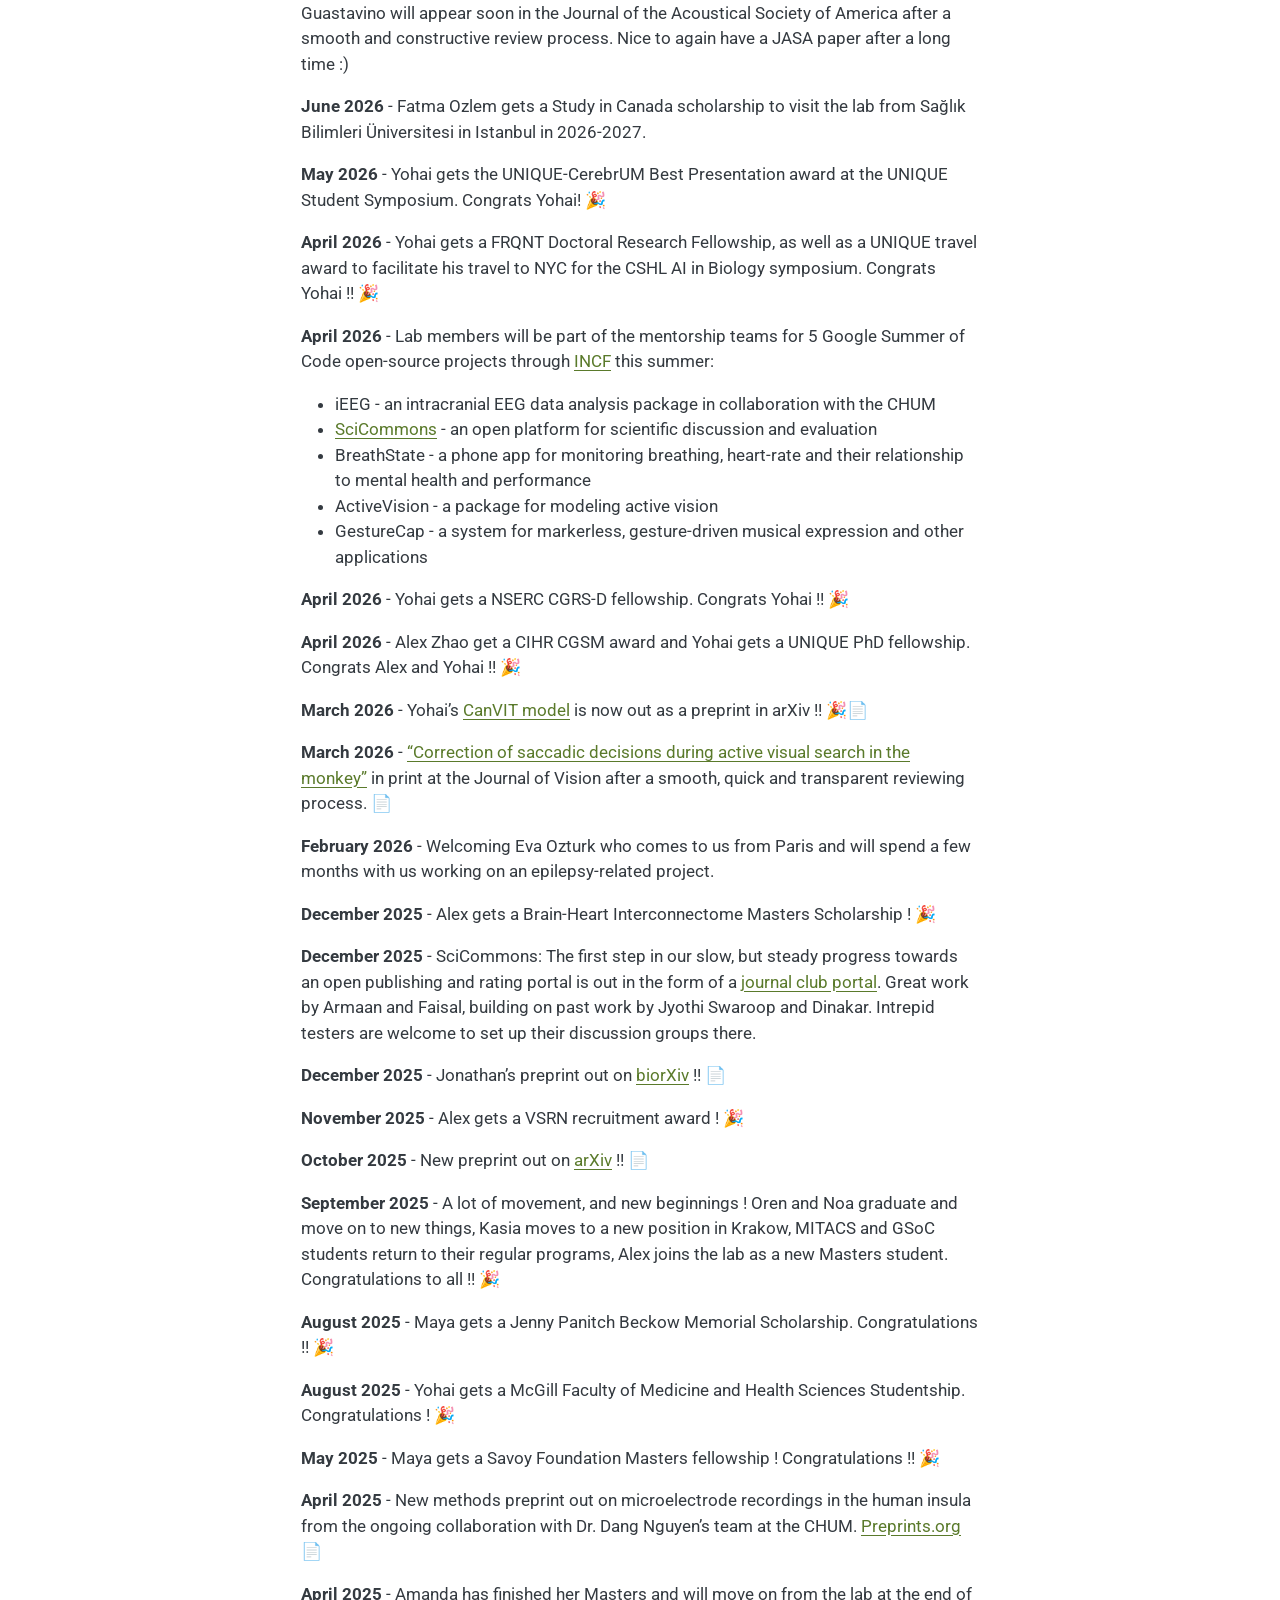
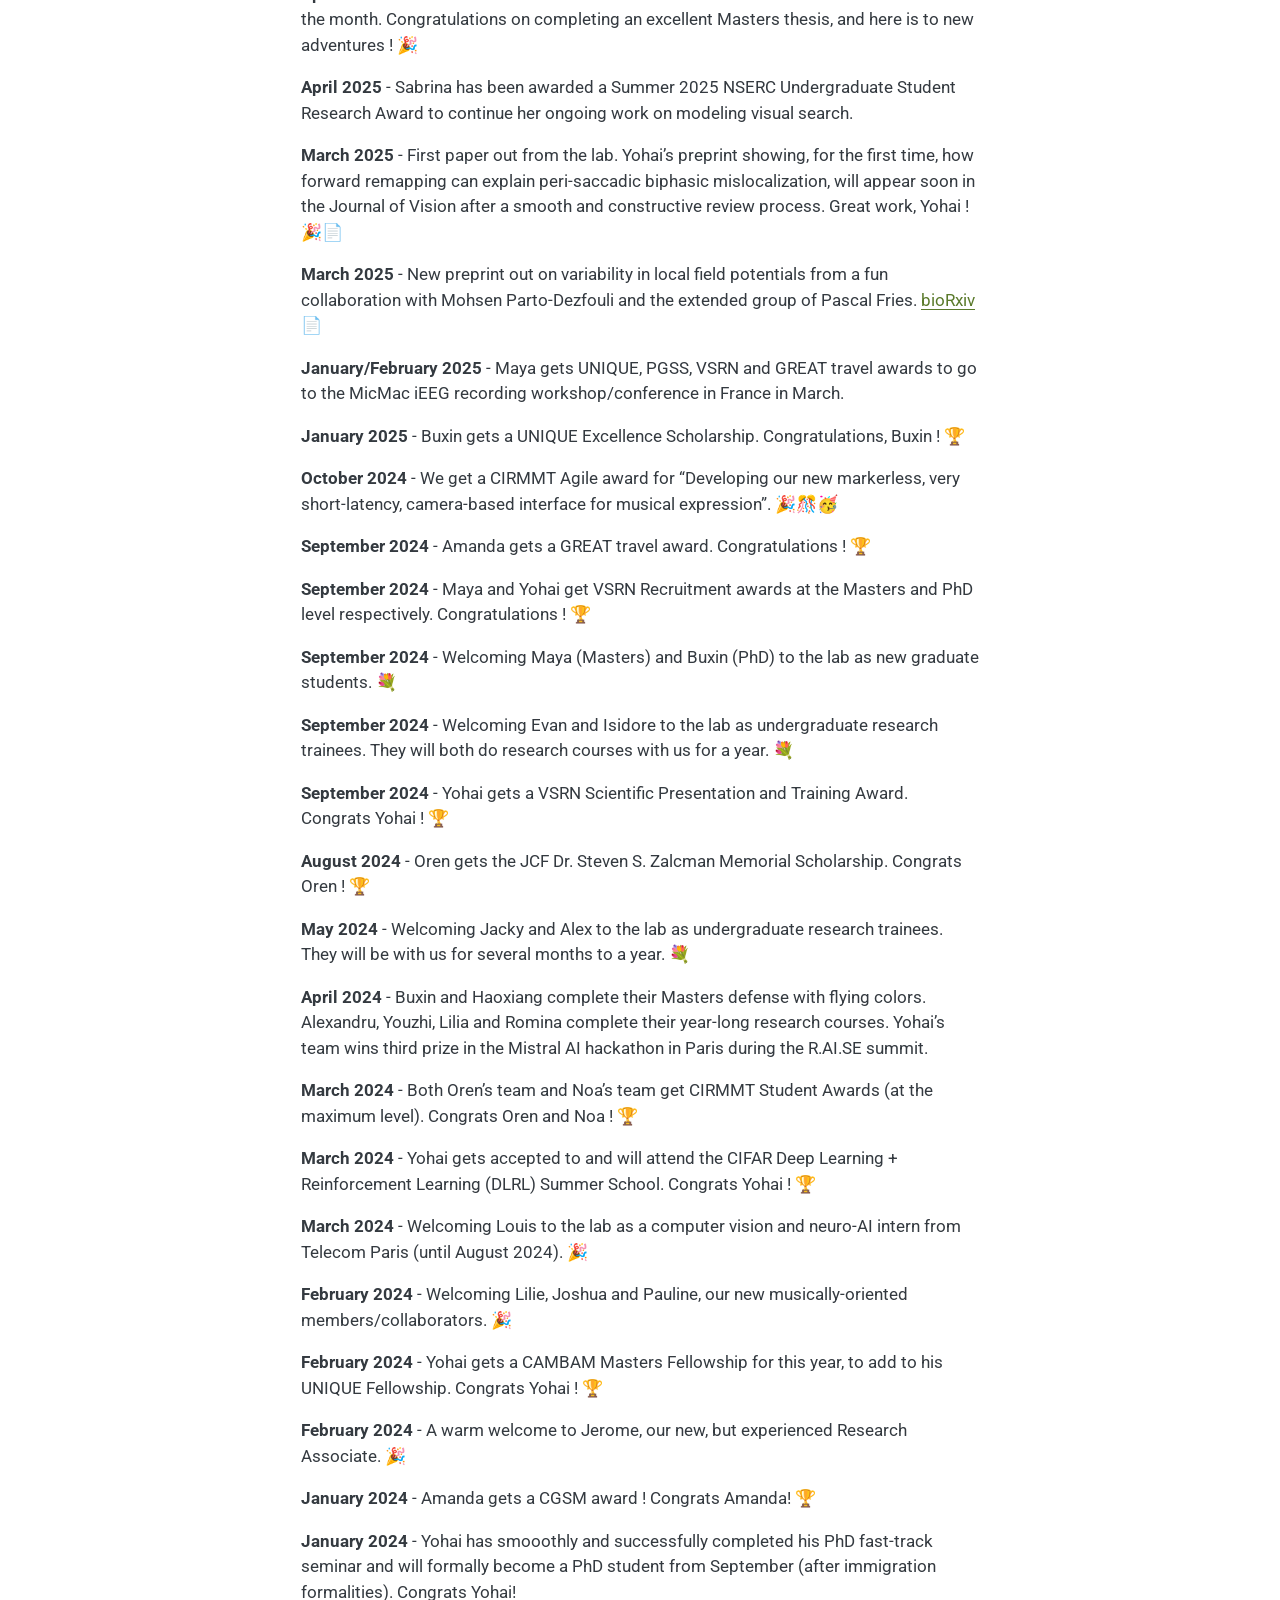
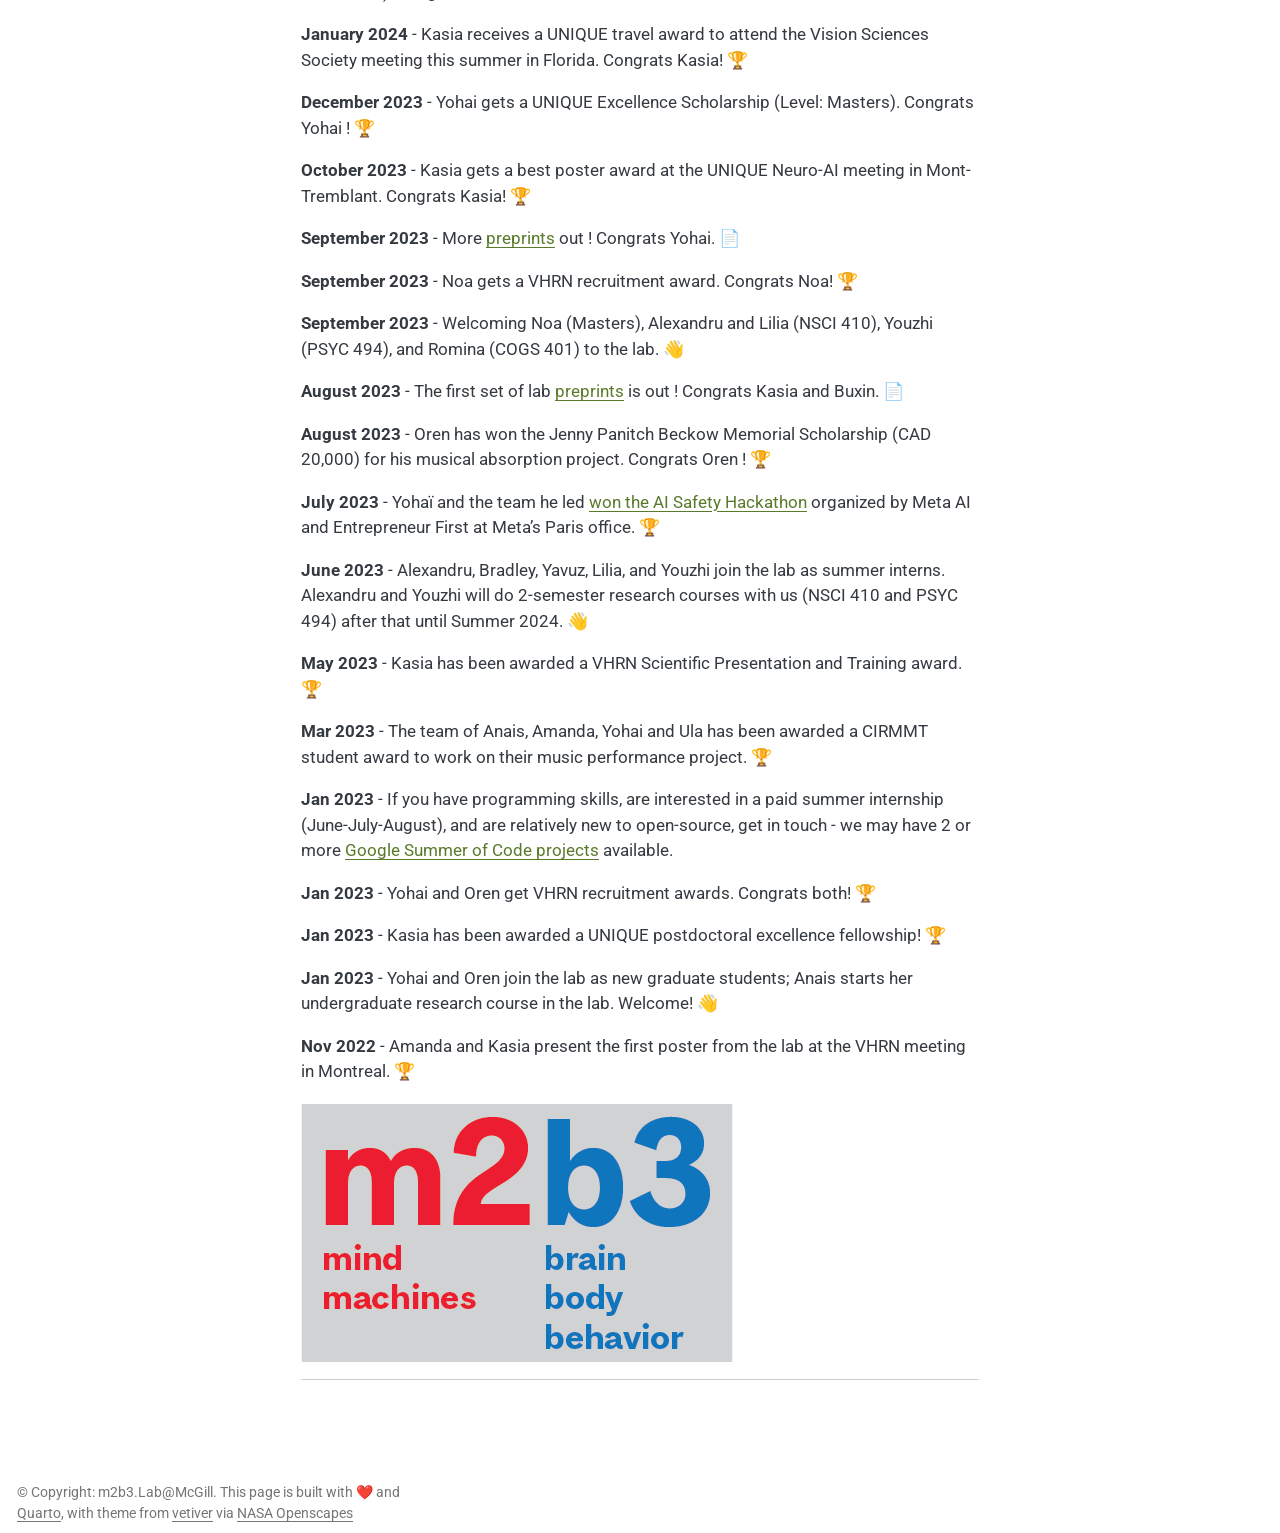
==== commit adfea8c9: "canvit" ====
--- a/docs/index.html
+++ b/docs/index.html
@@ -161,7 +161,7 @@
 </div>
 <p><a href="https://m2b3.github.io/members.html#us">More photos</a></p>
 <p><strong>News</strong></p>
-<p><strong>September 2026</strong> - <a href="https://m2b3.github.io/CanViT/">CanViT</a> is going to NeurIPS 2026. Congratulations Yohai and Sabrina. 🎉 <a href="https://m2b3.github.io/CanViT/"><img src="images/canvit-wordmark.svg" style="vertical-align: text-bottom;;height:1.3em" alt="CanViT logo"></a></p>
+<p><strong>September 2026</strong> - <a href="https://m2b3.github.io/CanViT/"><img src="images/canvit-wordmark.svg" class="img-fluid" style="display: inline; height: 1em; width: auto; vertical-align: -0.1em;" alt="CanViT"></a> is going to NeurIPS 2026. Congratulations Yohai and Sabrina. 🎉</p>
 <p><strong>September 2026</strong> - Kasia and Yohai’s manuscript on “Human-like meaning maps from single-prompt VLM ratings of local scene meaning” is out as a preprint on bioRxiv.</p>
 <p><strong>July 2026</strong> - Our manuscript on “Effect of an auditory static distractor on the perception of an auditory moving target” with work led by Noa Kemp and in collaboration with Catherine Guastavino will appear soon in the Journal of the Acoustical Society of America after a smooth and constructive review process. Nice to again have a JASA paper after a long time :)</p>
 <p><strong>June 2026</strong> - Fatma Ozlem gets a Study in Canada scholarship to visit the lab from Sağlık Bilimleri Üniversitesi in Istanbul in 2026-2027.</p>
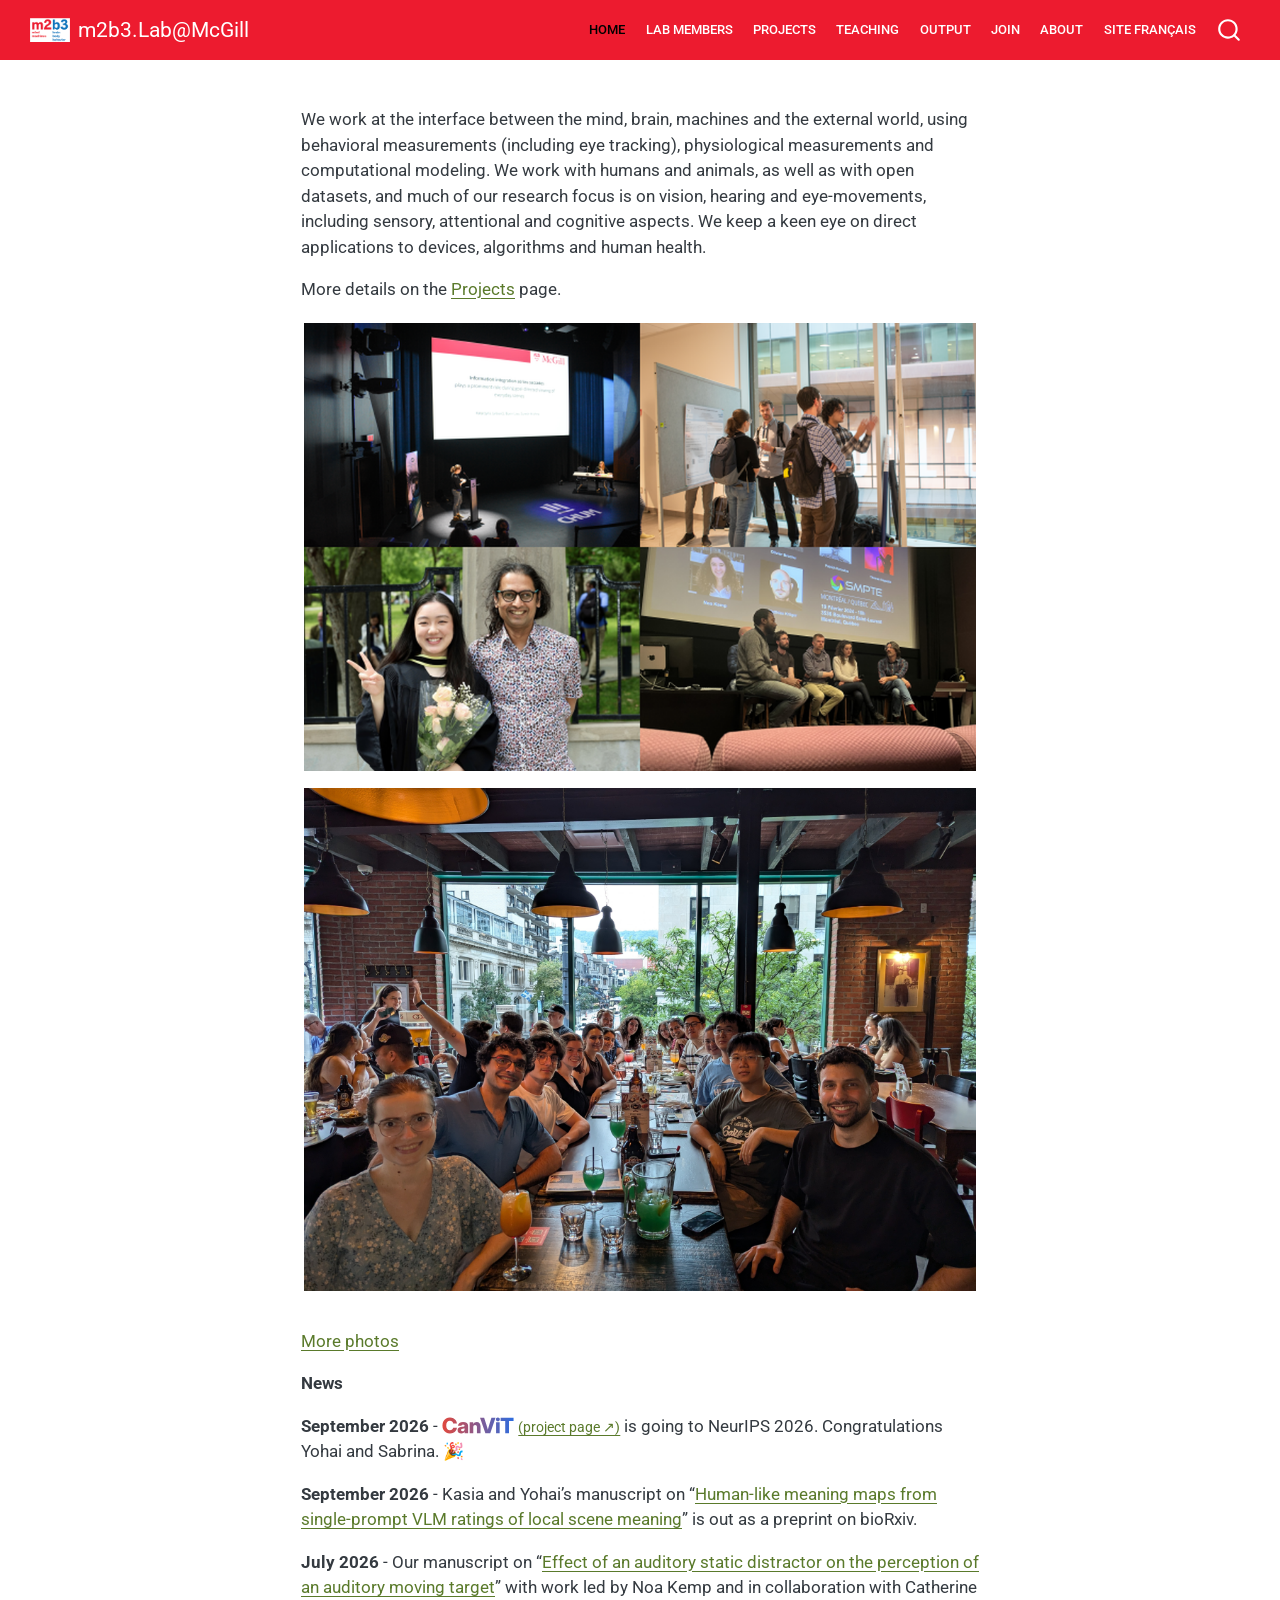
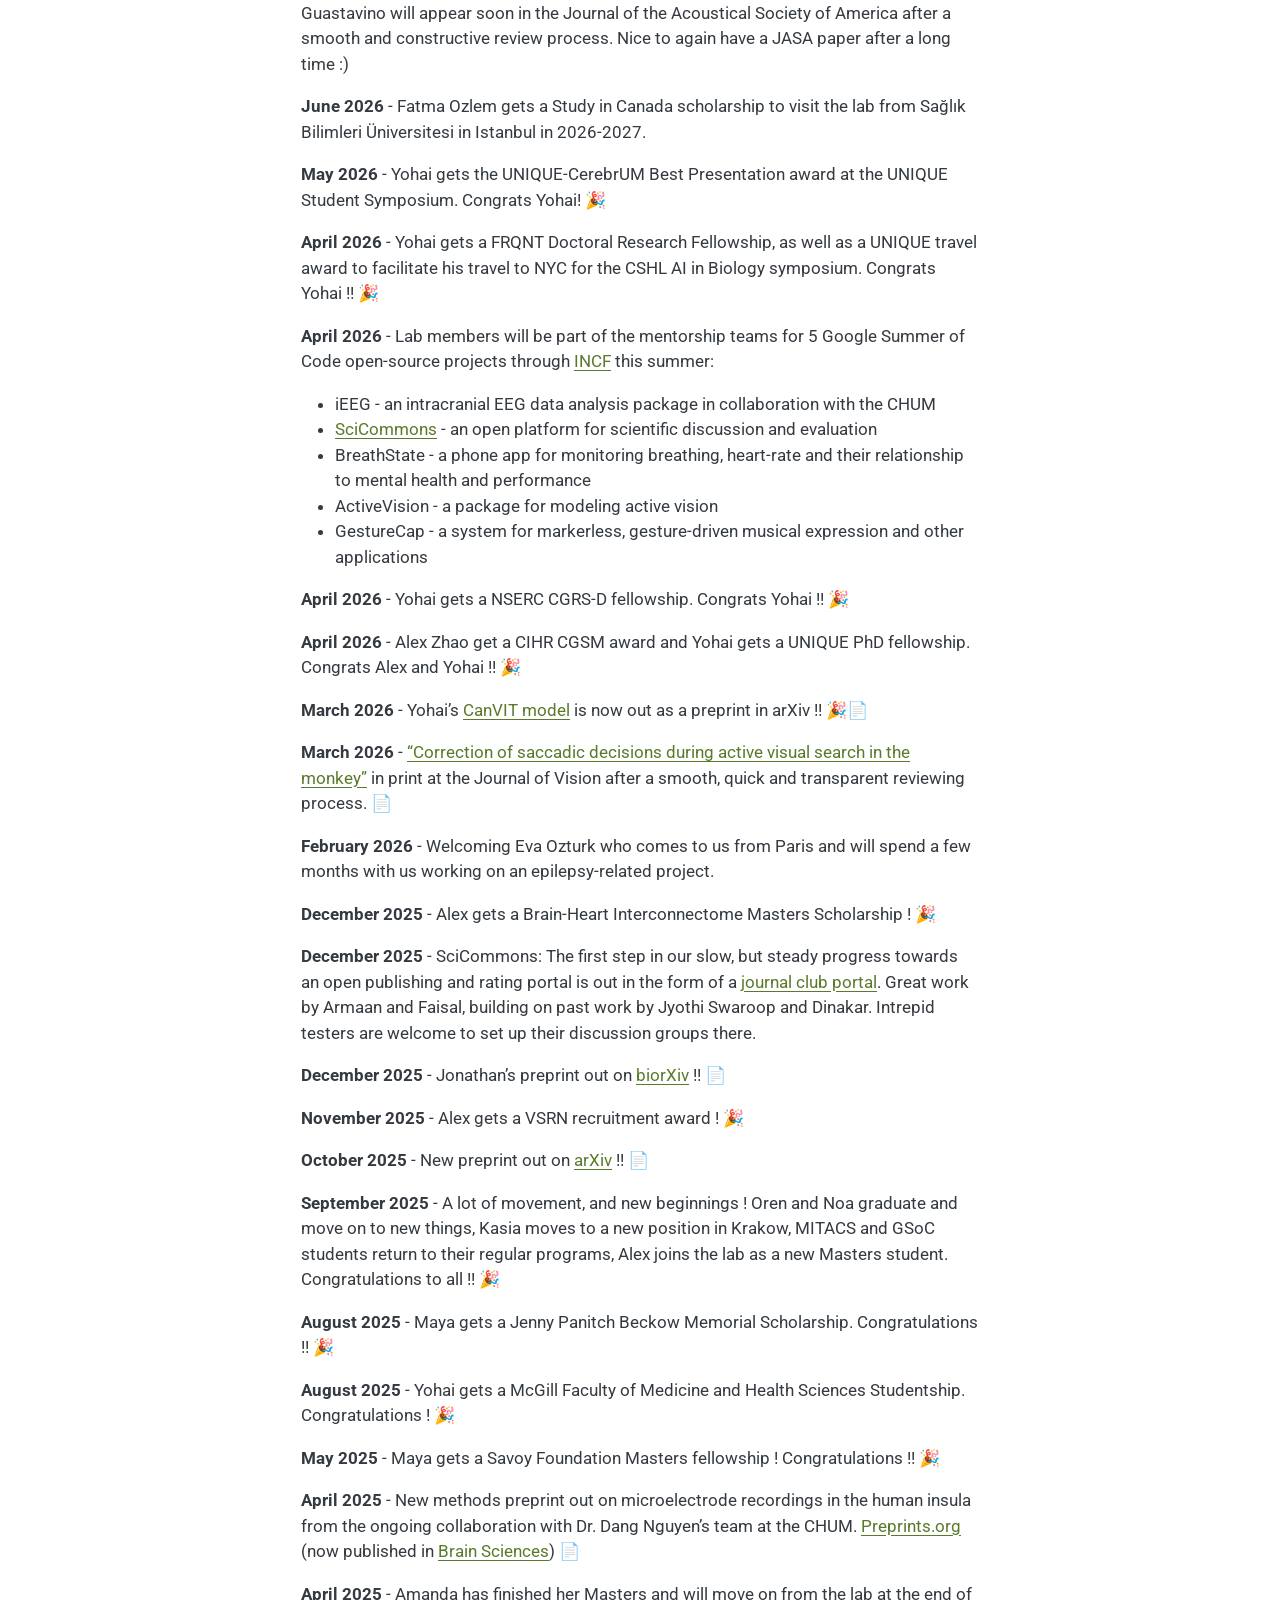
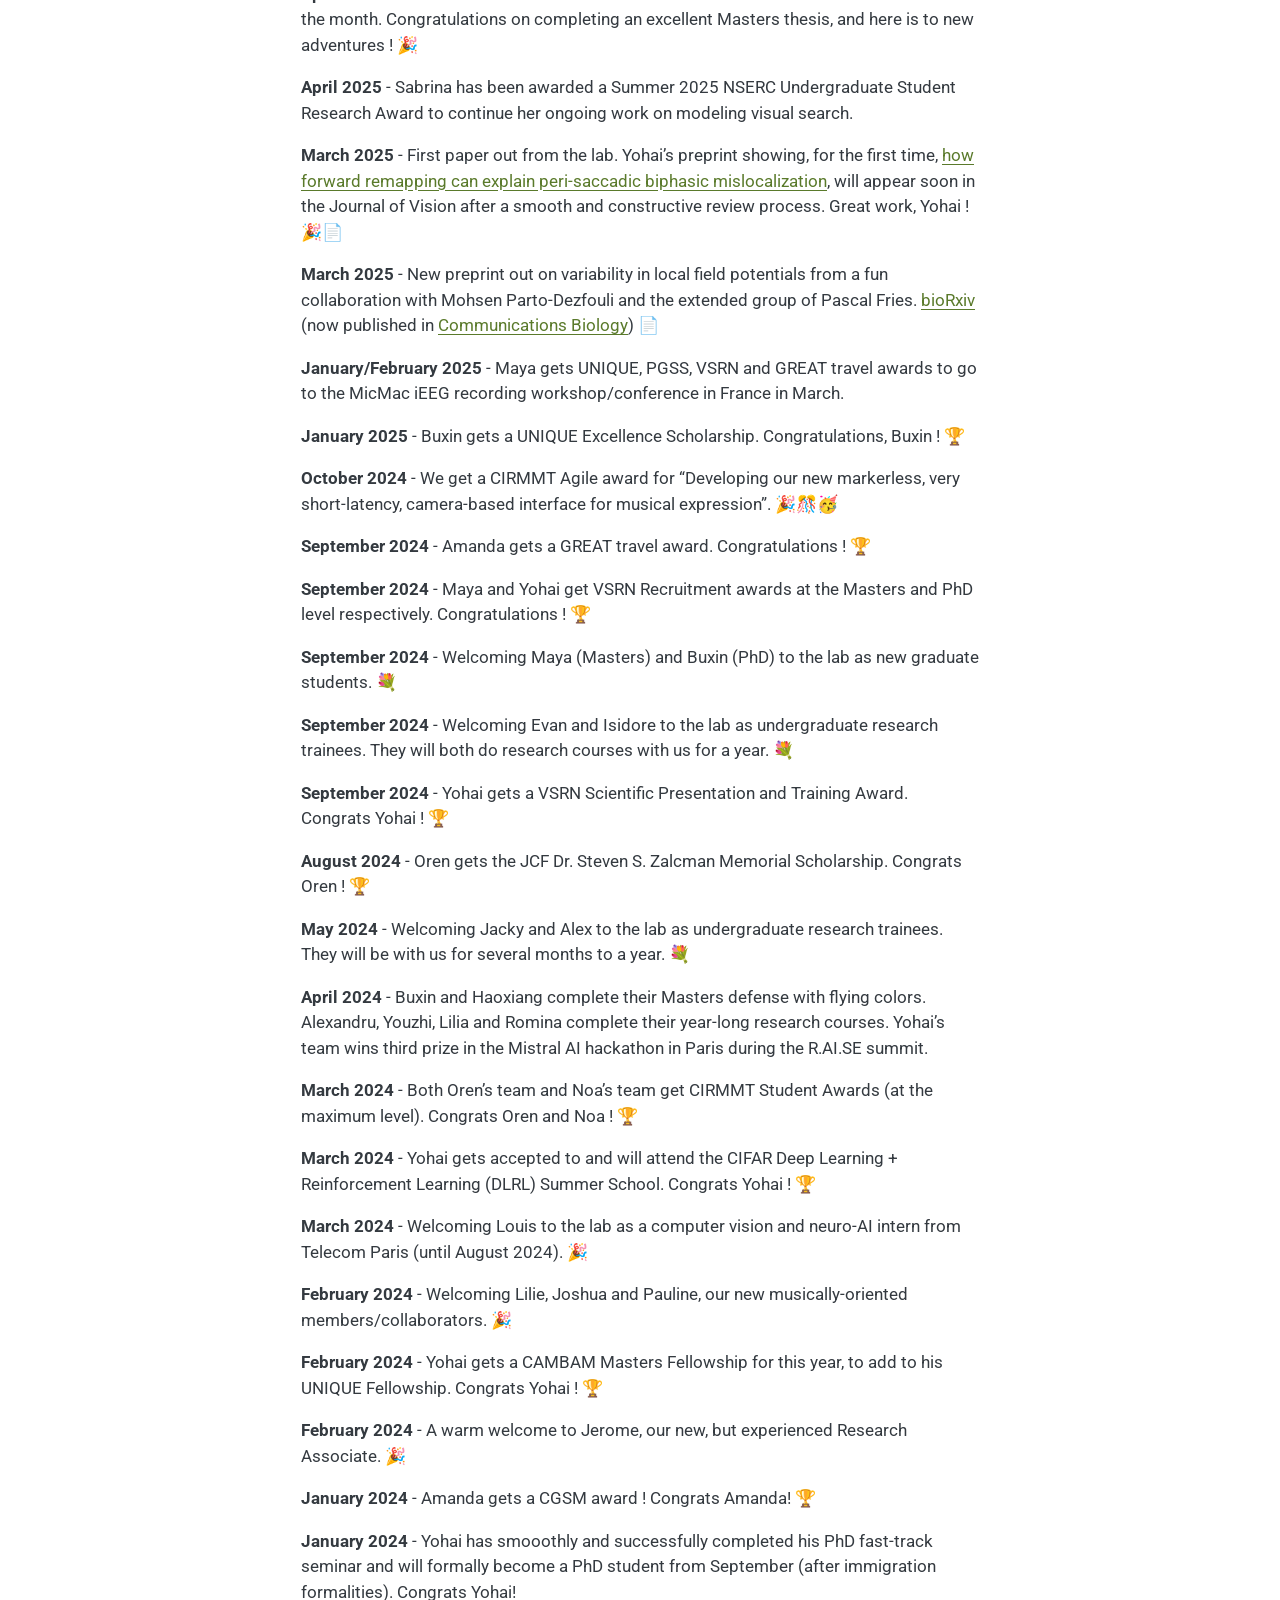
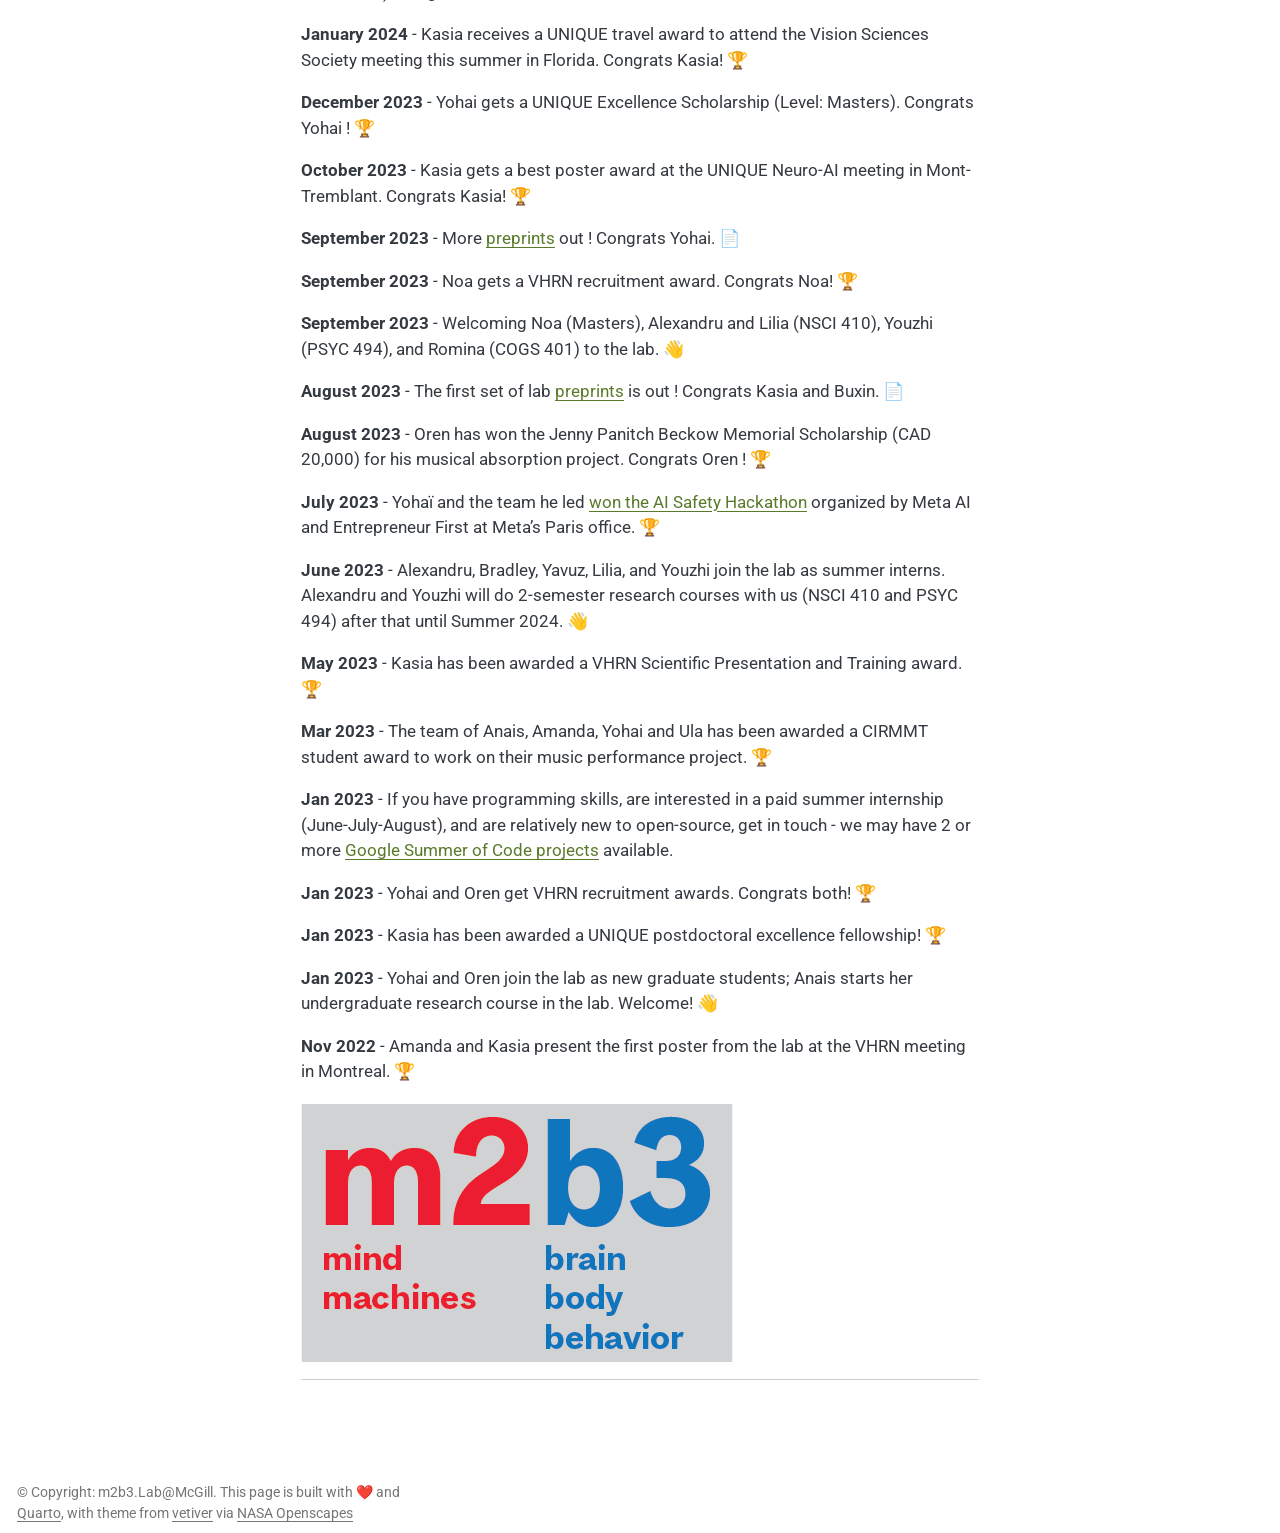
==== commit c264bf23: "canvit" ====
--- a/docs/index.html
+++ b/docs/index.html
@@ -161,9 +161,9 @@
 </div>
 <p><a href="https://m2b3.github.io/members.html#us">More photos</a></p>
 <p><strong>News</strong></p>
-<p><strong>September 2026</strong> - <a href="https://m2b3.github.io/CanViT/"><img src="images/canvit-wordmark.svg" class="img-fluid" style="display: inline; height: 1em; width: auto; vertical-align: -0.1em;" alt="CanViT"></a> is going to NeurIPS 2026. Congratulations Yohai and Sabrina. 🎉</p>
-<p><strong>September 2026</strong> - Kasia and Yohai’s manuscript on “Human-like meaning maps from single-prompt VLM ratings of local scene meaning” is out as a preprint on bioRxiv.</p>
-<p><strong>July 2026</strong> - Our manuscript on “Effect of an auditory static distractor on the perception of an auditory moving target” with work led by Noa Kemp and in collaboration with Catherine Guastavino will appear soon in the Journal of the Acoustical Society of America after a smooth and constructive review process. Nice to again have a JASA paper after a long time :)</p>
+<p><strong>September 2026</strong> - <a href="https://m2b3.github.io/CanViT/" class="canvit-logo-link" title="CanViT project page"><img src="images/canvit-wordmark.svg" class="img-fluid" style="display: inline; height: 1em; width: auto; vertical-align: -0.1em;" alt="CanViT"></a> <a href="https://m2b3.github.io/CanViT/" class="canvit-cue">(project page&nbsp;↗)</a> is going to NeurIPS 2026. Congratulations Yohai and Sabrina. 🎉</p>
+<p><strong>September 2026</strong> - Kasia and Yohai’s manuscript on “<a href="https://www.biorxiv.org/content/10.64898/2026.08.30.748100v1">Human-like meaning maps from single-prompt VLM ratings of local scene meaning</a>” is out as a preprint on bioRxiv.</p>
+<p><strong>July 2026</strong> - Our manuscript on “<a href="https://arxiv.org/abs/2510.25119">Effect of an auditory static distractor on the perception of an auditory moving target</a>” with work led by Noa Kemp and in collaboration with Catherine Guastavino will appear soon in the Journal of the Acoustical Society of America after a smooth and constructive review process. Nice to again have a JASA paper after a long time :)</p>
 <p><strong>June 2026</strong> - Fatma Ozlem gets a Study in Canada scholarship to visit the lab from Sağlık Bilimleri Üniversitesi in Istanbul in 2026-2027.</p>
 <p><strong>May 2026</strong> - Yohai gets the UNIQUE-CerebrUM Best Presentation award at the UNIQUE Student Symposium. Congrats Yohai! 🎉</p>
 <p><strong>April 2026</strong> - Yohai gets a FRQNT Doctoral Research Fellowship, as well as a UNIQUE travel award to facilitate his travel to NYC for the CSHL AI in Biology symposium. Congrats Yohai !! 🎉</p>
@@ -189,11 +189,11 @@
 <p><strong>August 2025</strong> - Maya gets a Jenny Panitch Beckow Memorial Scholarship. Congratulations !! 🎉</p>
 <p><strong>August 2025</strong> - Yohai gets a McGill Faculty of Medicine and Health Sciences Studentship. Congratulations ! 🎉</p>
 <p><strong>May 2025</strong> - Maya gets a Savoy Foundation Masters fellowship ! Congratulations !! 🎉</p>
-<p><strong>April 2025</strong> - New methods preprint out on microelectrode recordings in the human insula from the ongoing collaboration with Dr.&nbsp;Dang Nguyen’s team at the CHUM. <a href="https://www.preprints.org/manuscript/202504.1279/v1">Preprints.org</a> 📄</p>
+<p><strong>April 2025</strong> - New methods preprint out on microelectrode recordings in the human insula from the ongoing collaboration with Dr.&nbsp;Dang Nguyen’s team at the CHUM. <a href="https://www.preprints.org/manuscript/202504.1279/v1">Preprints.org</a> (now published in <a href="https://www.mdpi.com/2076-3425/15/6/550">Brain Sciences</a>) 📄</p>
 <p><strong>April 2025</strong> - Amanda has finished her Masters and will move on from the lab at the end of the month. Congratulations on completing an excellent Masters thesis, and here is to new adventures ! 🎉</p>
 <p><strong>April 2025</strong> - Sabrina has been awarded a Summer 2025 NSERC Undergraduate Student Research Award to continue her ongoing work on modeling visual search.</p>
-<p><strong>March 2025</strong> - First paper out from the lab. Yohai’s preprint showing, for the first time, how forward remapping can explain peri-saccadic biphasic mislocalization, will appear soon in the Journal of Vision after a smooth and constructive review process. Great work, Yohai ! 🎉📄</p>
-<p><strong>March 2025</strong> - New preprint out on variability in local field potentials from a fun collaboration with Mohsen Parto-Dezfouli and the extended group of Pascal Fries. <a href="https://www.biorxiv.org/content/10.1101/2025.03.27.645661v1">bioRxiv</a> 📄</p>
+<p><strong>March 2025</strong> - First paper out from the lab. Yohai’s preprint showing, for the first time, <a href="https://doi.org/10.1167/jov.25.7.4">how forward remapping can explain peri-saccadic biphasic mislocalization</a>, will appear soon in the Journal of Vision after a smooth and constructive review process. Great work, Yohai ! 🎉📄</p>
+<p><strong>March 2025</strong> - New preprint out on variability in local field potentials from a fun collaboration with Mohsen Parto-Dezfouli and the extended group of Pascal Fries. <a href="https://www.biorxiv.org/content/10.1101/2025.03.27.645661v1">bioRxiv</a> (now published in <a href="https://www.nature.com/articles/s42003-026-10881-x">Communications Biology</a>) 📄</p>
 <p><strong>January/February 2025</strong> - Maya gets UNIQUE, PGSS, VSRN and GREAT travel awards to go to the MicMac iEEG recording workshop/conference in France in March.</p>
 <p><strong>January 2025</strong> - Buxin gets a UNIQUE Excellence Scholarship. Congratulations, Buxin ! 🏆</p>
 <p><strong>October 2024</strong> - We get a CIRMMT Agile award for “Developing our new markerless, very short-latency, camera-based interface for musical expression”. 🎉🎊🥳</p>
--- a/docs/styles.css
+++ b/docs/styles.css
@@ -1 +1,27 @@
-/* css styles */+/* css styles */
+/* Fixed by Claude Opus 5.5 on 2026-10-01
+   Problem: The CanViT wordmark in the news did not look like a clickable link
+   Solution: Hover/focus brightens and lifts the logo with an underline; a small
+   "(project page ↗)" text link follows it as a visible cue that also works on touch screens
+   Result: The logo reads as a link on both desktop and mobile */
+.canvit-logo-link {
+  text-decoration: none;
+  border-bottom: 1px dashed transparent;
+  transition: border-color 0.15s ease;
+}
+.canvit-logo-link img {
+  transition: filter 0.15s ease, transform 0.15s ease;
+}
+.canvit-logo-link:hover,
+.canvit-logo-link:focus-visible {
+  border-bottom-color: currentColor;
+}
+.canvit-logo-link:hover img,
+.canvit-logo-link:focus-visible img {
+  filter: brightness(1.2) saturate(1.2);
+  transform: translateY(-1px);
+}
+.canvit-cue {
+  font-size: 0.85em;
+  white-space: nowrap;
+}
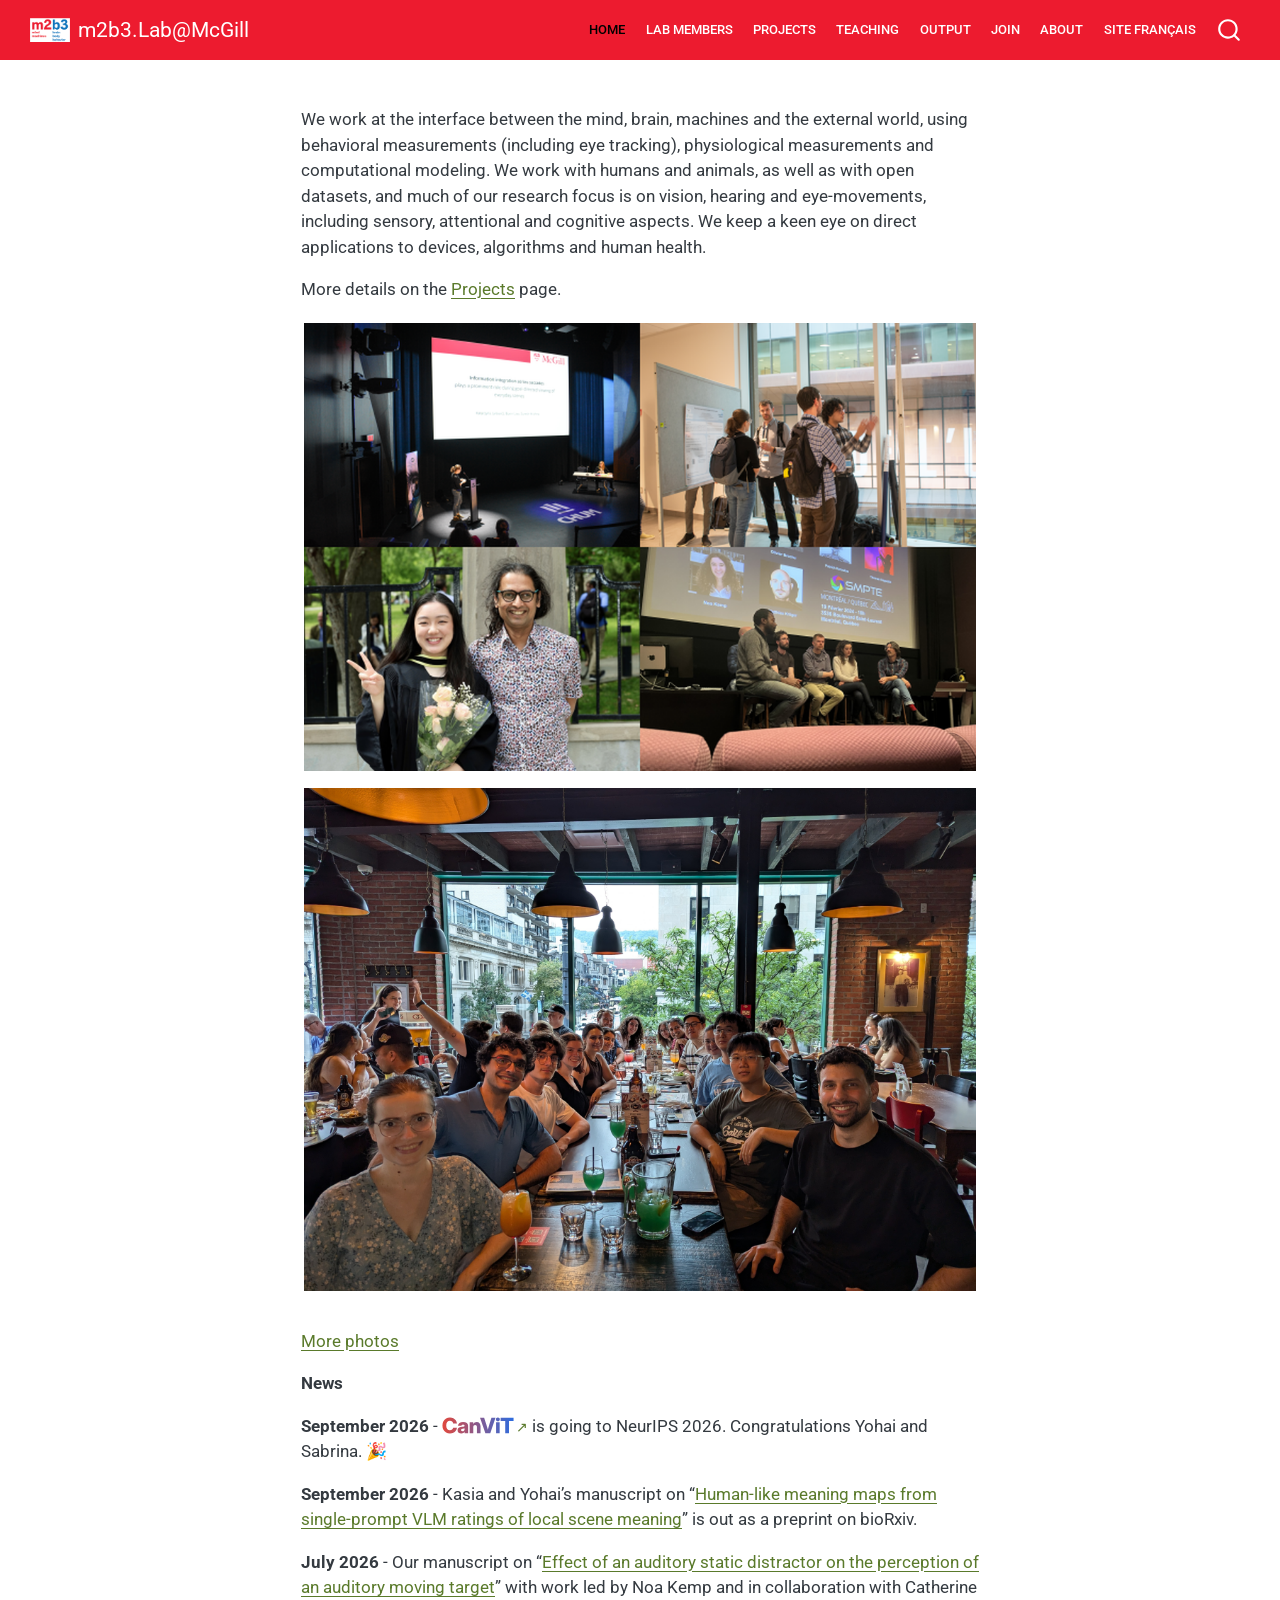
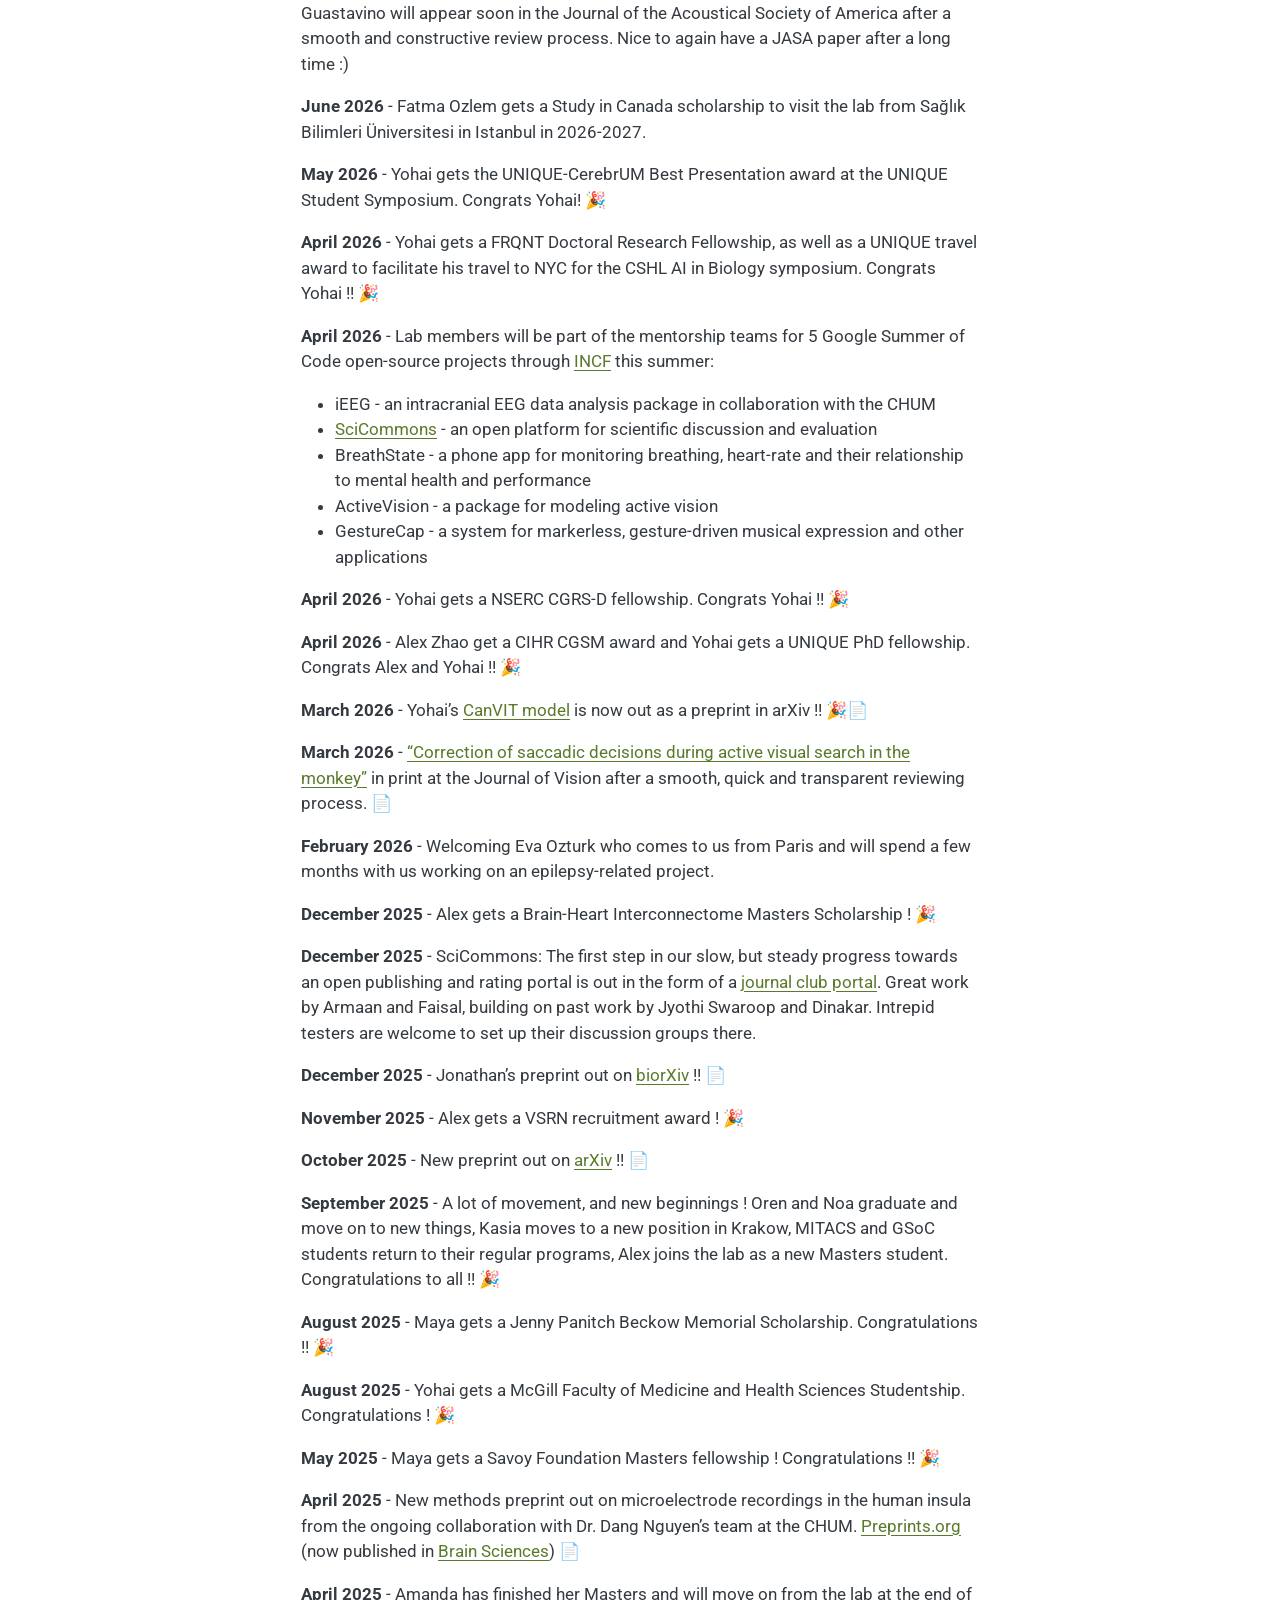
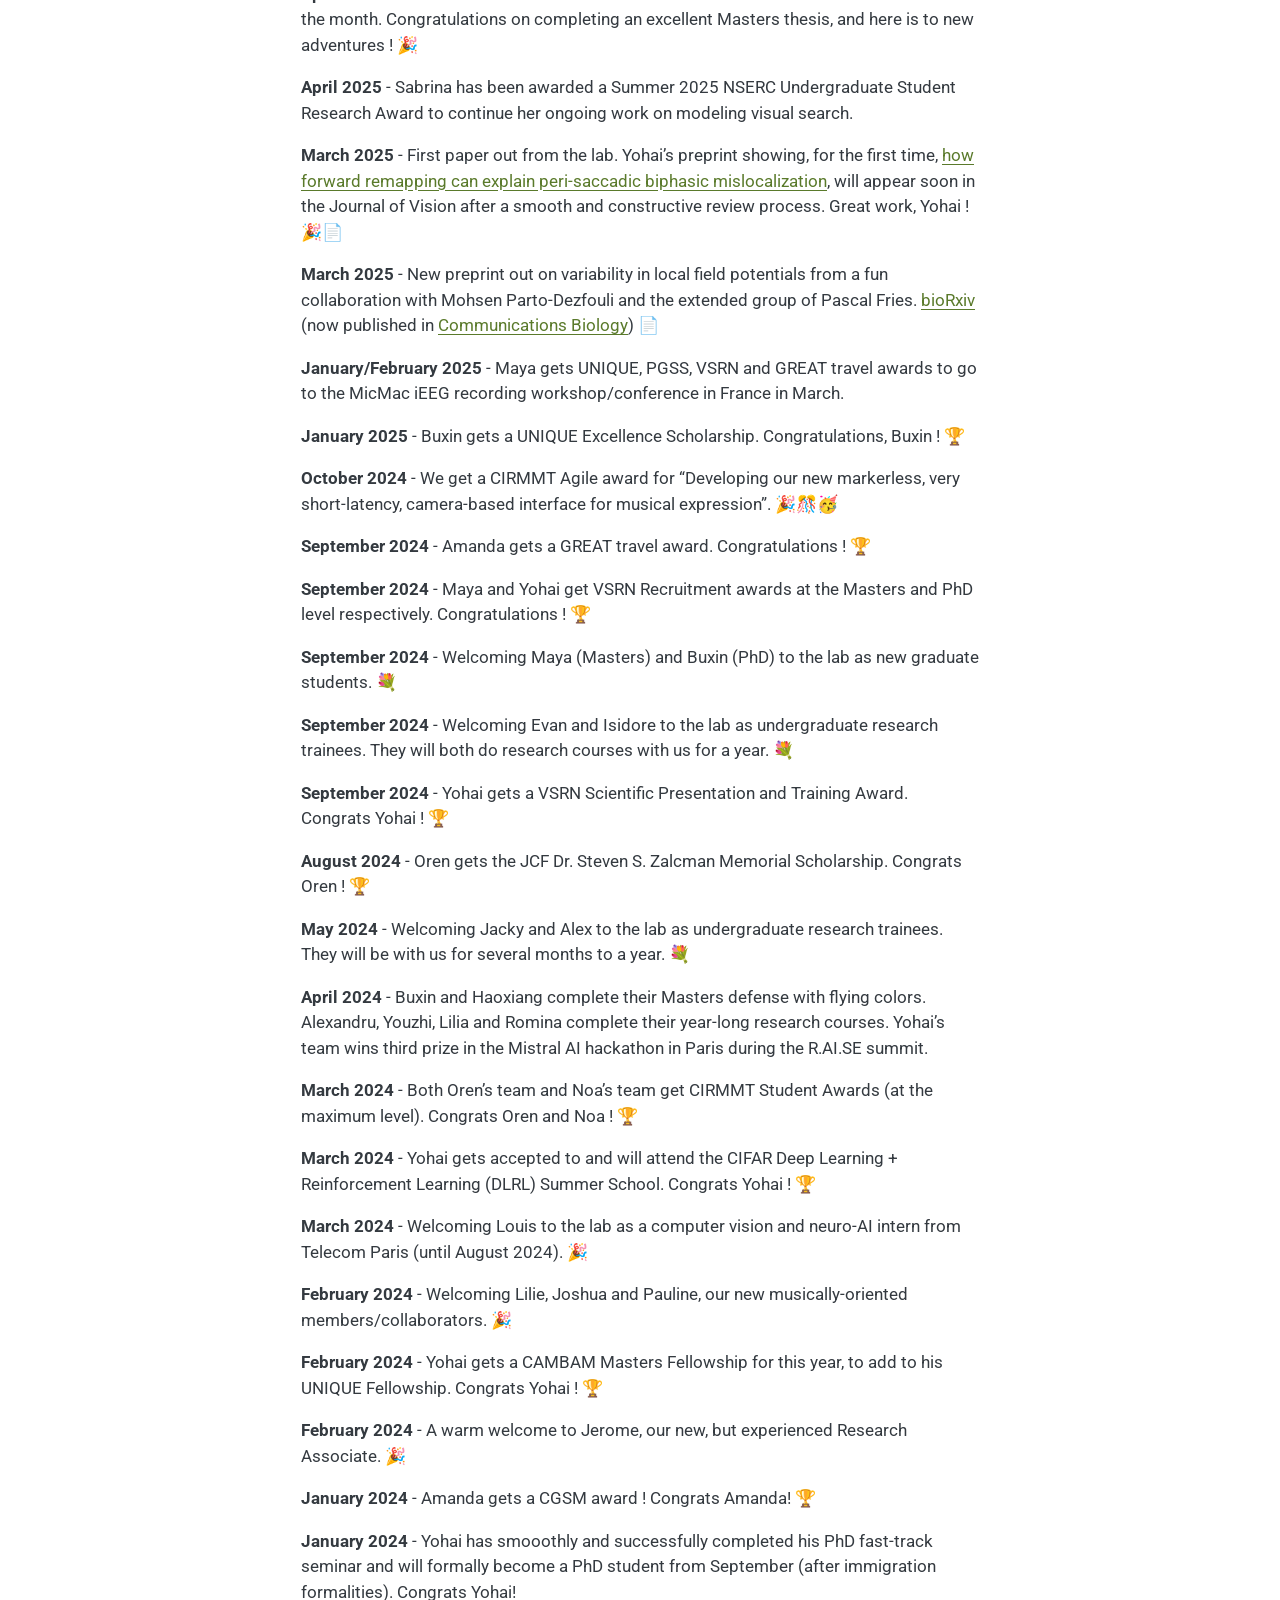
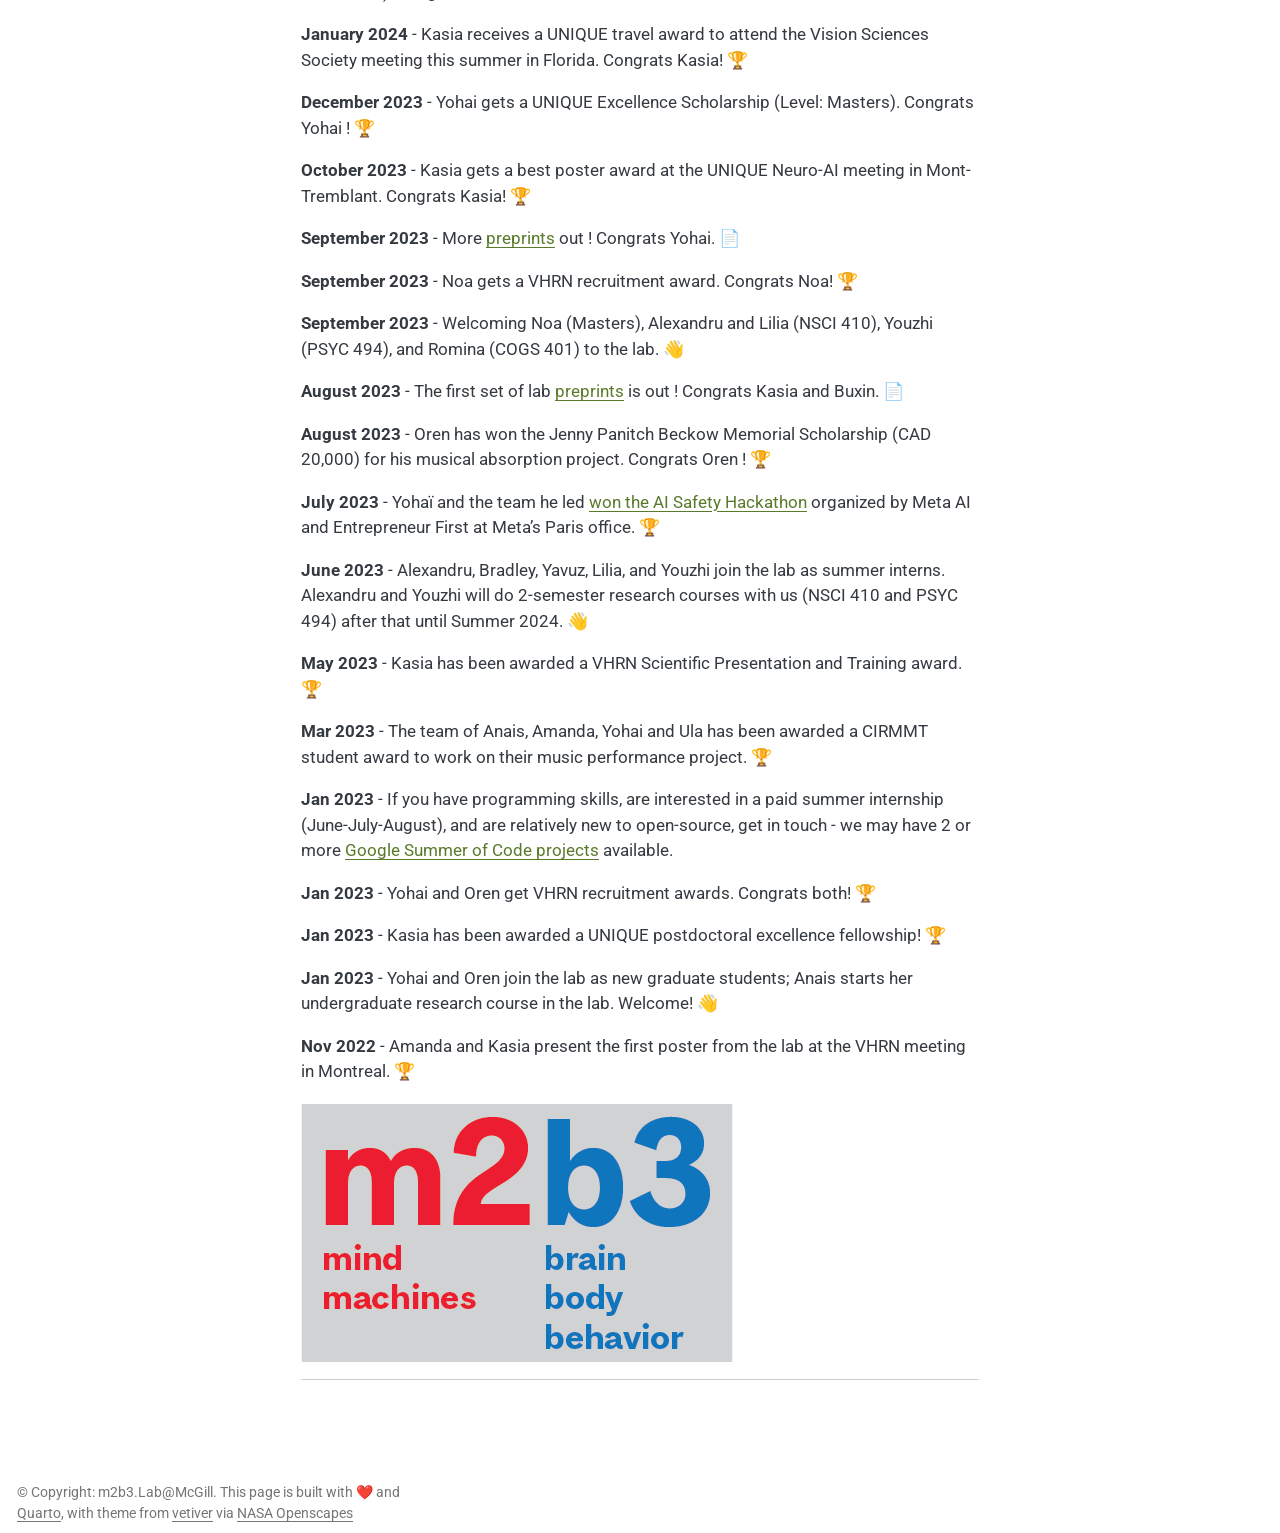
==== commit 5520c0b3: "canvit" ====
--- a/docs/index.html
+++ b/docs/index.html
@@ -161,7 +161,7 @@
 </div>
 <p><a href="https://m2b3.github.io/members.html#us">More photos</a></p>
 <p><strong>News</strong></p>
-<p><strong>September 2026</strong> - <a href="https://m2b3.github.io/CanViT/" class="canvit-logo-link" title="CanViT project page"><img src="images/canvit-wordmark.svg" class="img-fluid" style="display: inline; height: 1em; width: auto; vertical-align: -0.1em;" alt="CanViT"></a> <a href="https://m2b3.github.io/CanViT/" class="canvit-cue">(project page&nbsp;↗)</a> is going to NeurIPS 2026. Congratulations Yohai and Sabrina. 🎉</p>
+<p><strong>September 2026</strong> - <a href="https://m2b3.github.io/CanViT/" class="canvit-logo-link" title="CanViT project page"><img src="images/canvit-wordmark.svg" class="img-fluid" style="display: inline; height: 1em; width: auto; vertical-align: -0.1em;" alt="CanViT"></a><a href="https://m2b3.github.io/CanViT/" class="canvit-cue" aria-label="CanViT project page" title="CanViT project page">↗</a> is going to NeurIPS 2026. Congratulations Yohai and Sabrina. 🎉</p>
 <p><strong>September 2026</strong> - Kasia and Yohai’s manuscript on “<a href="https://www.biorxiv.org/content/10.64898/2026.08.30.748100v1">Human-like meaning maps from single-prompt VLM ratings of local scene meaning</a>” is out as a preprint on bioRxiv.</p>
 <p><strong>July 2026</strong> - Our manuscript on “<a href="https://arxiv.org/abs/2510.25119">Effect of an auditory static distractor on the perception of an auditory moving target</a>” with work led by Noa Kemp and in collaboration with Catherine Guastavino will appear soon in the Journal of the Acoustical Society of America after a smooth and constructive review process. Nice to again have a JASA paper after a long time :)</p>
 <p><strong>June 2026</strong> - Fatma Ozlem gets a Study in Canada scholarship to visit the lab from Sağlık Bilimleri Üniversitesi in Istanbul in 2026-2027.</p>
--- a/docs/styles.css
+++ b/docs/styles.css
@@ -21,7 +21,13 @@
   filter: brightness(1.2) saturate(1.2);
   transform: translateY(-1px);
 }
+/* Updated by Claude Opus 5.5 on 2026-10-01
+   Problem: "(project page ↗)" text was more than needed
+   Solution: The cue is now just a ↗ arrow placed right after the logo, with a
+   tooltip and aria-label carrying the "project page" wording */
 .canvit-cue {
   font-size: 0.85em;
+  margin-left: 0.15em;
+  text-decoration: none;
   white-space: nowrap;
 }
